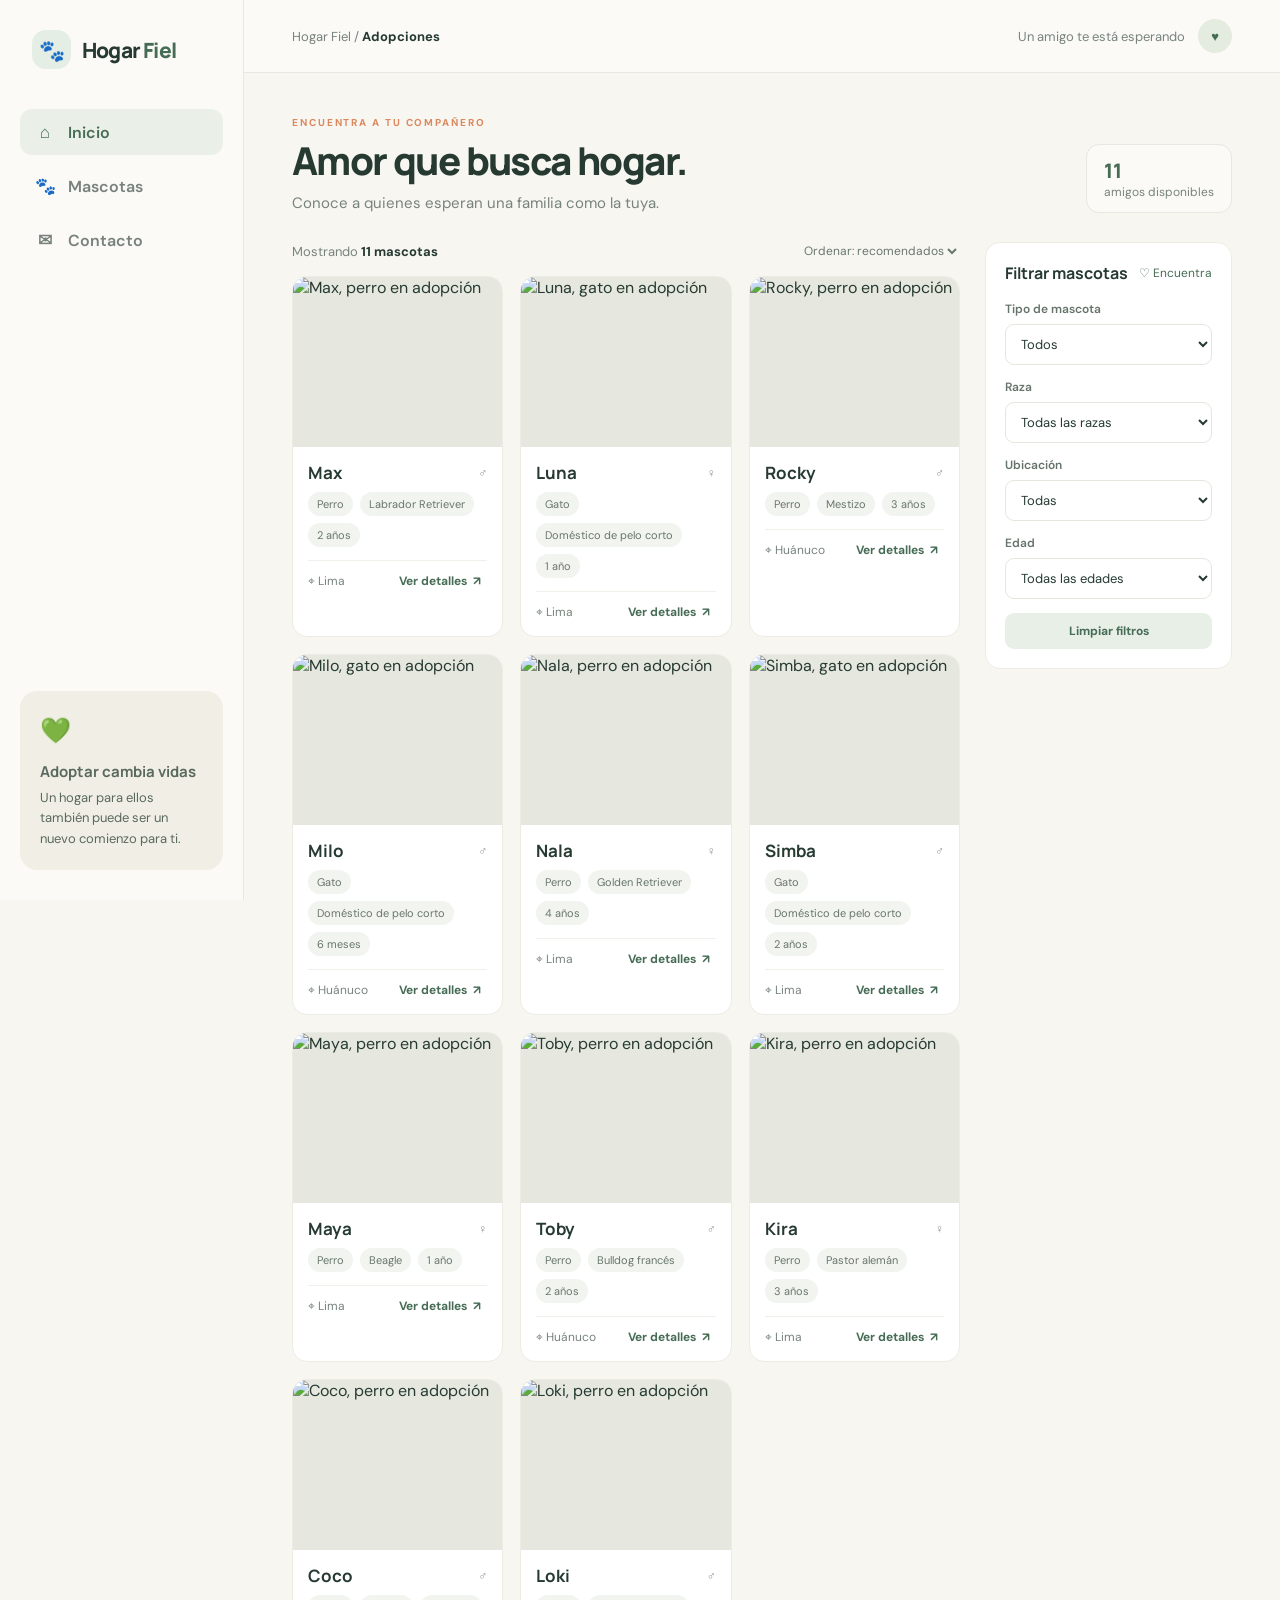
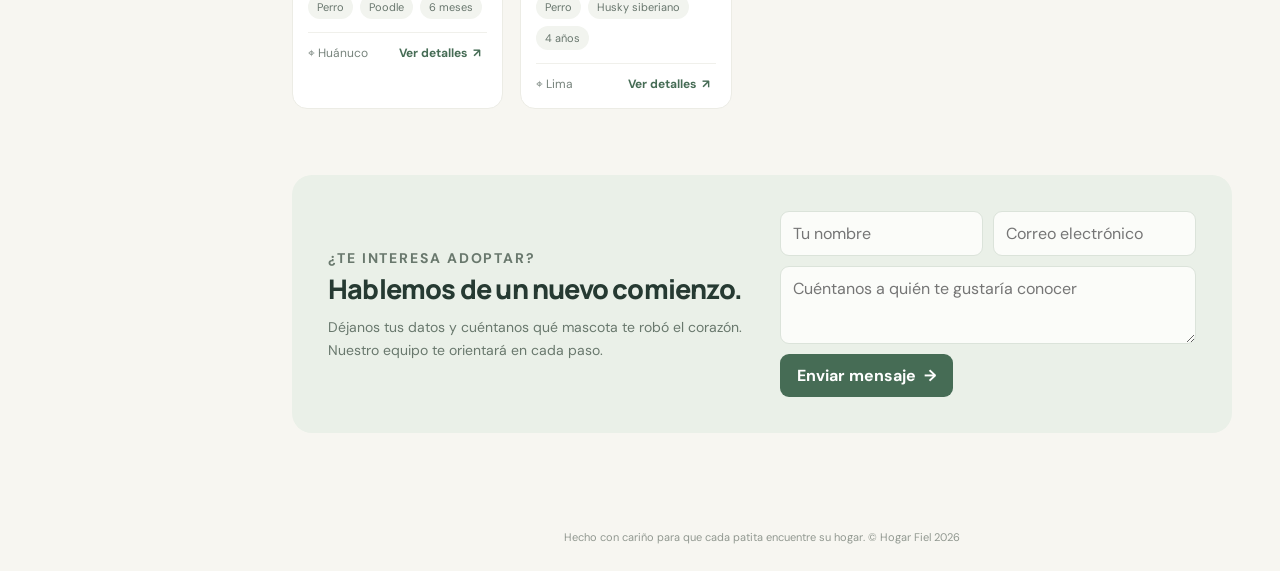
==== src/main/resources/public/index.html @ e39181e3 "Add more dog breeds to adoption catalog Co-authored-by: Copilot <223556219+Copilot@users.noreply.git" ====
<!doctype html>
<html lang="es">
<head>
  <meta charset="utf-8"><meta name="viewport" content="width=device-width,initial-scale=1">
  <meta name="theme-color" content="#f7f6f1"><title>Hogar Fiel · Adopta con amor</title>
  <link rel="preconnect" href="https://fonts.googleapis.com"><link rel="preconnect" href="https://fonts.gstatic.com" crossorigin>
  <link href="https://fonts.googleapis.com/css2?family=DM+Sans:wght@400;500;600;700&family=Manrope:wght@500;600;700;800&display=swap" rel="stylesheet">
  <style>
    :root{--ink:#263a32;--muted:#77837c;--green:#466c55;--green2:#e8efe7;--paper:#f7f6f1;--line:#e7e8df;--orange:#dd875d}*{box-sizing:border-box}body{margin:0;background:var(--paper);color:var(--ink);font-family:'DM Sans',sans-serif}button,input,select,textarea{font:inherit}button,a{ -webkit-tap-highlight-color:transparent}a{color:inherit;text-decoration:none}.app{display:grid;grid-template-columns:244px minmax(0,1fr);min-height:100vh}.sidebar{padding:30px 20px;border-right:1px solid var(--line);background:#fbfaf6;display:flex;flex-direction:column;position:sticky;top:0;height:100vh}.brand{display:flex;align-items:center;gap:11px;padding:0 12px 40px;font:800 21px Manrope,sans-serif;letter-spacing:-.8px}.brand-mark{width:39px;height:39px;border-radius:14px;background:#e5eee5;color:var(--green);display:grid;place-items:center;font-size:21px}.brand em{font-style:normal;color:var(--green)}.nav{display:grid;gap:8px}.nav a{padding:12px 14px;border-radius:12px;color:#78817b;font-weight:600;display:flex;align-items:center;gap:12px}.nav a:hover,.nav a.active{background:#eaf0e8;color:var(--green)}.nav .ico{font-size:17px;width:22px;text-align:center}.side-note{margin-top:auto;border-radius:17px;background:#f1efe5;padding:20px;color:#59695e;font-size:13px;line-height:1.6}.side-note b{display:block;font:700 15px Manrope;margin:0 0 6px}.side-note span{font-size:25px;display:block;margin-bottom:10px}.main{min-width:0}.topbar{height:73px;border-bottom:1px solid var(--line);display:flex;align-items:center;justify-content:space-between;padding:0 48px;background:#fbfaf6}.crumb{font-size:13px;color:var(--muted)}.crumb b{color:var(--ink)}.top-actions{display:flex;align-items:center;gap:13px;font-size:13px;color:var(--muted)}.avatar{width:34px;height:34px;border-radius:50%;background:#e4ecdf;display:grid;place-items:center;color:var(--green);font-weight:700}.content{max-width:1440px;margin:0 auto;padding:43px 48px 70px}.hero{display:flex;align-items:flex-end;justify-content:space-between;gap:25px;margin-bottom:29px}.eyebrow{text-transform:uppercase;letter-spacing:1.9px;font-size:10px;font-weight:700;color:var(--orange);margin:0 0 10px}.hero h1{font:800 clamp(30px,3vw,42px)/1.15 Manrope,sans-serif;letter-spacing:-1.6px;margin:0}.hero p.sub{color:var(--muted);margin:10px 0 0;font-size:15px}.stats{border:1px solid var(--line);border-radius:13px;background:#fbfaf6;padding:12px 17px;white-space:nowrap;color:var(--muted);font-size:12px}.stats strong{color:var(--green);font:800 20px Manrope;display:block}.layout{display:grid;grid-template-columns:minmax(0,1fr) 247px;gap:25px;align-items:start}.toolbar{display:flex;align-items:center;justify-content:space-between;margin-bottom:16px}.count{font-size:13px;color:var(--muted)}.count b{color:var(--ink)}.sort{border:0;background:transparent;color:#69776f;font-size:12px;outline:none}.cards{display:grid;grid-template-columns:repeat(3,minmax(0,1fr));gap:17px}.card{background:#fff;border:1px solid #ecece5;border-radius:15px;overflow:hidden;transition:transform .2s,box-shadow .2s}.card:hover{transform:translateY(-3px);box-shadow:0 12px 25px #344a3510}.photo{width:100%;height:170px;display:block;object-fit:cover;background:#e6e8df}.card-info{padding:14px 15px 15px}.card-name{display:flex;justify-content:space-between;align-items:center}.card h3{font:700 17px Manrope;margin:0}.gender{font-size:12px;color:#89918a}.meta{margin:8px 0 13px;display:flex;gap:7px;flex-wrap:wrap}.tag{font-size:11px;color:#68766d;background:#f2f4ef;border-radius:20px;padding:5px 9px}.card-bottom{border-top:1px solid #f0f0eb;padding-top:11px;display:flex;align-items:center;justify-content:space-between}.place{font-size:12px;color:var(--muted)}.detail-btn{border:0;background:none;color:var(--green);font-weight:700;font-size:12px;cursor:pointer}.detail-btn:hover{text-decoration:underline}.filters{background:#fff;border:1px solid #ecece5;border-radius:15px;padding:19px;position:sticky;top:20px}.filter-heading{display:flex;justify-content:space-between;align-items:center;margin-bottom:17px}.filter-heading h2{font:700 16px Manrope;margin:0}.filter-heading span{font-size:12px;color:var(--green)}.field{display:grid;gap:7px;margin-bottom:14px}.field label{font-size:12px;color:#65746a;font-weight:600}.field select,.field input,.field textarea{width:100%;border:1px solid #e4e7de;background:#fff;border-radius:9px;padding:10px 11px;color:var(--ink);font-size:13px;outline:none}.field select:focus,.field input:focus,.field textarea:focus{border-color:#8aa68f;box-shadow:0 0 0 3px #e8efe7}.reset{width:100%;background:var(--green2);border:0;border-radius:9px;color:var(--green);padding:10px;font-size:12px;font-weight:700;cursor:pointer}.reset:hover{background:#dce8dc}.empty{grid-column:1/-1;border:1px dashed #d9ded5;border-radius:14px;padding:48px 20px;text-align:center;color:var(--muted)}.empty strong{display:block;color:var(--ink);font:700 18px Manrope;margin-bottom:7px}.contact{margin-top:66px;border-radius:20px;background:#eaf0e8;padding:36px;display:grid;grid-template-columns:1fr 1fr;gap:35px;align-items:center}.contact h2{font:800 27px Manrope;letter-spacing:-.8px;margin:0 0 9px}.contact p{color:#69786d;line-height:1.65;font-size:14px;margin:0}.contact-form{display:grid;grid-template-columns:1fr 1fr;gap:10px}.contact-form input,.contact-form textarea{border:1px solid #dbe3da;background:#fbfcf9;padding:11px 12px;border-radius:9px;min-width:0;outline:none}.contact-form textarea{grid-column:1/-1;resize:vertical;min-height:78px}.contact-form button{justify-self:start;border:0;border-radius:9px;background:var(--green);color:white;padding:11px 17px;font-weight:700;cursor:pointer}.contact-form button:hover{background:#355441}.toast{position:fixed;bottom:22px;left:50%;transform:translate(-50%,20px);opacity:0;pointer-events:none;background:#263a32;color:white;padding:13px 19px;border-radius:10px;font-size:13px;transition:.25s;z-index:9;box-shadow:0 8px 25px #0002}.toast.show{opacity:1;transform:translate(-50%,0)}.modal{position:fixed;inset:0;background:#1b2824a8;z-index:5;display:none;place-items:center;padding:20px}.modal.open{display:grid}.modal-card{background:white;border-radius:18px;max-width:650px;width:100%;overflow:hidden;position:relative;display:grid;grid-template-columns:1fr 1fr;box-shadow:0 25px 80px #0003;animation:rise .2s ease}@keyframes rise{from{transform:translateY(9px);opacity:.5}to{transform:none;opacity:1}}.modal-card img{width:100%;height:100%;min-height:330px;object-fit:cover}.modal-body{padding:30px}.close{position:absolute;right:13px;top:13px;border:0;border-radius:50%;width:34px;height:34px;background:#ffffffdc;font-size:20px;cursor:pointer}.modal-body h2{font:800 27px Manrope;margin:0 0 9px}.modal-body p{color:var(--muted);line-height:1.65;font-size:14px}.modal-tags{margin:17px 0}.adopt-btn{background:var(--green);border:0;border-radius:9px;color:white;padding:12px 17px;font-weight:700;cursor:pointer}.footer{text-align:center;padding:27px 10px;color:#919890;font-size:11px}
    @media(max-width:1100px){.cards{grid-template-columns:repeat(2,minmax(0,1fr))}.content{padding-left:30px;padding-right:30px}.topbar{padding:0 30px}}
    @media(max-width:760px){.app{grid-template-columns:1fr}.sidebar{height:auto;position:relative;padding:12px 17px;border-right:0;border-bottom:1px solid var(--line);flex-direction:row;align-items:center;justify-content:space-between}.brand{padding:0;font-size:17px}.brand-mark{width:34px;height:34px}.nav{display:flex;gap:2px}.nav a{padding:9px;font-size:0}.nav .ico{font-size:17px}.side-note{display:none}.topbar{height:54px;padding:0 19px}.top-actions .welcome{display:none}.content{padding:29px 19px 50px}.hero{align-items:flex-start}.stats{padding:9px 11px}.hero h1{font-size:31px}.hero p.sub{font-size:13px;max-width:340px}.layout{grid-template-columns:1fr}.filters{position:relative;top:auto;display:grid;grid-template-columns:repeat(2,1fr);gap:0 12px;padding:15px}.filter-heading{grid-column:1/-1;margin-bottom:10px}.reset{align-self:end;margin-bottom:14px}.cards{grid-template-columns:repeat(2,minmax(0,1fr));gap:11px}.photo{height:145px}.card-info{padding:11px}.card h3{font-size:15px}.contact{margin-top:45px;padding:25px;grid-template-columns:1fr;gap:20px}}
    @media(max-width:460px){.cards{grid-template-columns:1fr 1fr}.photo{height:120px}.card-info{padding:9px}.tag{font-size:10px;padding:4px 7px}.place{font-size:11px}.hero{display:block}.stats{display:inline-block;margin-top:16px}.filters{grid-template-columns:1fr 1fr}.contact{padding:21px}.contact-form{grid-template-columns:1fr}.contact-form textarea{grid-column:auto}.modal-card{grid-template-columns:1fr;max-width:400px;max-height:90vh;overflow:auto}.modal-card img{height:215px;min-height:0}.modal-body{padding:22px}}
  </style>
</head>
<body>
<div class="app">
  <aside class="sidebar">
    <a class="brand" href="#inicio"><span class="brand-mark">🐾</span><span>Hogar <em>Fiel</em></span></a>
    <nav class="nav" aria-label="Navegación"><a class="active" href="#inicio"><span class="ico">⌂</span>Inicio</a><a href="#mascotas"><span class="ico">🐾</span>Mascotas</a><a href="#contacto"><span class="ico">✉</span>Contacto</a></nav>
    <div class="side-note"><span>💚</span><b>Adoptar cambia vidas</b>Un hogar para ellos también puede ser un nuevo comienzo para ti.</div>
  </aside>
  <main class="main" id="inicio">
    <header class="topbar"><div class="crumb">Hogar Fiel <span> / </span> <b>Adopciones</b></div><div class="top-actions"><span class="welcome">Un amigo te está esperando</span><span class="avatar">♥</span></div></header>
    <div class="content">
      <section class="hero" id="mascotas"><div><p class="eyebrow">Encuentra a tu compañero</p><h1>Amor que busca hogar.</h1><p class="sub">Conoce a quienes esperan una familia como la tuya.</p></div><div class="stats"><strong id="availableCount">6</strong>amigos disponibles</div></section>
      <div class="layout"><section><div class="toolbar"><div class="count">Mostrando <b id="resultCount">6 mascotas</b></div><select class="sort" id="sort" aria-label="Ordenar mascotas"><option value="default">Ordenar: recomendados</option><option value="name">Nombre: A–Z</option><option value="young">Edad: menor primero</option></select></div><div class="cards" id="cards" aria-live="polite"></div></section>
        <aside class="filters"><div class="filter-heading"><h2>Filtrar mascotas</h2><span>♡ Encuentra</span></div><div class="field"><label for="type">Tipo de mascota</label><select id="type"><option value="">Todos</option><option>Perro</option><option>Gato</option></select></div><div class="field"><label for="breed">Raza</label><select id="breed"><option value="">Todas las razas</option></select></div><div class="field"><label for="location">Ubicación</label><select id="location"><option value="">Todas</option><option>Lima</option><option>Huánuco</option></select></div><div class="field"><label for="age">Edad</label><select id="age"><option value="">Todas las edades</option><option value="baby">Menos de 1 año</option><option value="young">1–3 años</option><option value="adult">Más de 3 años</option></select></div><button class="reset" id="reset">Limpiar filtros</button></aside>
      </div>
      <section class="contact" id="contacto"><div><p class="eyebrow">¿Te interesa adoptar?</p><h2>Hablemos de un nuevo comienzo.</h2><p>Déjanos tus datos y cuéntanos qué mascota te robó el corazón. Nuestro equipo te orientará en cada paso.</p></div><form class="contact-form" id="contactForm"><input name="nombre" placeholder="Tu nombre" required aria-label="Tu nombre"><input name="correo" type="email" placeholder="Correo electrónico" required aria-label="Correo electrónico"><textarea name="mensaje" placeholder="Cuéntanos a quién te gustaría conocer" required aria-label="Mensaje"></textarea><button type="submit">Enviar mensaje&nbsp; →</button></form></section>
    </div><footer class="footer">Hecho con cariño para que cada patita encuentre su hogar. © Hogar Fiel 2026</footer>
  </main>
</div>
<div class="modal" id="modal" role="dialog" aria-modal="true" aria-labelledby="modalName"><article class="modal-card"><button class="close" id="closeModal" aria-label="Cerrar">×</button><img id="modalImage" alt=""><div class="modal-body"><p class="eyebrow">Conoce a tu nuevo amigo</p><h2 id="modalName"></h2><div class="meta modal-tags" id="modalTags"></div><p id="modalDescription"></p><button class="adopt-btn" id="adoptBtn">Quiero conocerle&nbsp; →</button></div></article></div><div class="toast" id="toast" role="status"></div>
<script>
  const fallbackPets = [
    {id:1,nombre:'Max',tipo:'Perro',raza:'Labrador Retriever',edad:'2 años',edadMeses:24,ubicacion:'Lima',sexo:'Macho',descripcion:'Cariñoso, juguetón y listo para acompañarte en todas tus aventuras.',imagen:'https://images.unsplash.com/photo-1552053831-71594a27632d?auto=format&fit=crop&w=900&q=85'},
    {id:2,nombre:'Luna',tipo:'Gato',raza:'Doméstico de pelo corto',edad:'1 año',edadMeses:12,ubicacion:'Lima',sexo:'Hembra',descripcion:'Una gatita tranquila y curiosa que disfruta las siestas al sol.',imagen:'https://images.unsplash.com/photo-1573865526739-10659fec78a5?auto=format&fit=crop&w=900&q=85'},
    {id:3,nombre:'Rocky',tipo:'Perro',raza:'Mestizo',edad:'3 años',edadMeses:36,ubicacion:'Huánuco',sexo:'Macho',descripcion:'Noble y activo. Le encanta pasear y jugar con su familia.',imagen:'https://images.unsplash.com/photo-1517849845537-4d257902454a?auto=format&fit=crop&w=900&q=85'},
    {id:4,nombre:'Milo',tipo:'Gato',raza:'Doméstico de pelo corto',edad:'6 meses',edadMeses:6,ubicacion:'Huánuco',sexo:'Macho',descripcion:'Pequeño explorador, dulce y muy sociable.',imagen:'https://images.unsplash.com/photo-1519052537078-e6302a4968d4?auto=format&fit=crop&w=900&q=85'},
    {id:5,nombre:'Nala',tipo:'Perro',raza:'Golden Retriever',edad:'4 años',edadMeses:48,ubicacion:'Lima',sexo:'Hembra',descripcion:'Amable y serena; sueña con tener un hogar para siempre.',imagen:'https://images.unsplash.com/photo-1543466835-00a7907e9de1?auto=format&fit=crop&w=900&q=85'},
    {id:6,nombre:'Simba',tipo:'Gato',raza:'Doméstico de pelo corto',edad:'2 años',edadMeses:24,ubicacion:'Lima',sexo:'Macho',descripcion:'Un compañero afectuoso que siempre está cerca para darte cariño.',imagen:'https://images.unsplash.com/photo-1533738363-b7f9aef128ce?auto=format&fit=crop&w=900&q=85'},
    {id:7,nombre:'Maya',tipo:'Perro',raza:'Beagle',edad:'1 año',edadMeses:12,ubicacion:'Lima',sexo:'Hembra',descripcion:'Alegre y curiosa, disfruta los paseos y jugar en familia.',imagen:'https://images.unsplash.com/photo-1505628346881-b72b27e84530?auto=format&fit=crop&w=900&q=85'},
    {id:8,nombre:'Toby',tipo:'Perro',raza:'Bulldog francés',edad:'2 años',edadMeses:24,ubicacion:'Huánuco',sexo:'Macho',descripcion:'Un compañero tranquilo y cariñoso que disfruta estar cerca de las personas.',imagen:'https://images.unsplash.com/photo-1583337130417-3346a1be7dee?auto=format&fit=crop&w=900&q=85'},
    {id:9,nombre:'Kira',tipo:'Perro',raza:'Pastor alemán',edad:'3 años',edadMeses:36,ubicacion:'Lima',sexo:'Hembra',descripcion:'Inteligente y leal, busca una familia activa con quien compartir aventuras.',imagen:'https://images.unsplash.com/photo-1561037404-61cd46aa615b?auto=format&fit=crop&w=900&q=85'},
    {id:10,nombre:'Coco',tipo:'Perro',raza:'Poodle',edad:'6 meses',edadMeses:6,ubicacion:'Huánuco',sexo:'Macho',descripcion:'Un cachorro juguetón y sociable, listo para conocer su nuevo hogar.',imagen:'https://images.unsplash.com/photo-1517849845537-4d257902454a?auto=format&fit=crop&w=900&q=85'},
    {id:11,nombre:'Loki',tipo:'Perro',raza:'Husky siberiano',edad:'4 años',edadMeses:48,ubicacion:'Lima',sexo:'Macho',descripcion:'Activo y amistoso, será feliz con una familia que disfrute salir a pasear.',imagen:'https://images.unsplash.com/photo-1543466835-00a7907e9de1?auto=format&fit=crop&w=900&q=85'}
  ];
  let pets = fallbackPets;
  const $ = s => document.querySelector(s), cards = $('#cards');
  const escapeHtml = value => String(value).replace(/[&<>"']/g, c => ({'&':'&amp;','<':'&lt;','>':'&gt;','"':'&quot;',"'":'&#39;'}[c]));
  function updateBreedOptions(){
    const type=$('#type').value, breeds=[...new Set(pets.filter(p=>!type||p.tipo===type).map(p=>p.raza).filter(Boolean))].sort((a,b)=>a.localeCompare(b,'es'));
    $('#breed').innerHTML='<option value="">Todas las razas</option>'+breeds.map(raza=>`<option value="${escapeHtml(raza)}">${escapeHtml(raza)}</option>`).join('');
  }
  function render(){
    const type=$('#type').value, breed=$('#breed').value, location=$('#location').value, age=$('#age').value;
    let shown=pets.filter(p=>(!type||p.tipo===type)&&(!breed||p.raza===breed)&&(!location||p.ubicacion===location)&&(!age||(age==='baby'?p.edadMeses<12:age==='young'?p.edadMeses>=12&&p.edadMeses<=36:p.edadMeses>36)));
    if($('#sort').value==='name') shown.sort((a,b)=>a.nombre.localeCompare(b.nombre,'es'));
    if($('#sort').value==='young') shown.sort((a,b)=>a.edadMeses-b.edadMeses);
    $('#resultCount').textContent=`${shown.length} ${shown.length===1?'mascota':'mascotas'}`;
    $('#availableCount').textContent=pets.length;
    if(!shown.length){cards.innerHTML='<div class="empty"><strong>No encontramos mascotas con esos filtros</strong>Prueba cambiando algún criterio para ver más amigos.</div>';return;}
    cards.innerHTML=shown.map(p=>`<article class="card"><img class="photo" src="${escapeHtml(p.imagen)}" alt="${escapeHtml(p.nombre)}, ${escapeHtml(p.tipo.toLowerCase())} en adopción" loading="lazy"><div class="card-info"><div class="card-name"><h3>${escapeHtml(p.nombre)}</h3><span class="gender">${p.sexo==='Hembra'?'♀':'♂'}</span></div><div class="meta"><span class="tag">${escapeHtml(p.tipo)}</span><span class="tag">${escapeHtml(p.raza||'Raza no especificada')}</span><span class="tag">${escapeHtml(p.edad)}</span></div><div class="card-bottom"><span class="place">⌖ ${escapeHtml(p.ubicacion)}</span><button class="detail-btn" data-id="${p.id}">Ver detalles&nbsp; ↗</button></div></div></article>`).join('');
  }
  function openPet(id){const p=pets.find(x=>x.id===Number(id));if(!p)return;$('#modalImage').src=p.imagen;$('#modalImage').alt=p.nombre;$('#modalName').textContent=p.nombre;$('#modalDescription').textContent=p.descripcion;$('#modalTags').innerHTML=[p.tipo,p.raza,p.edad,p.ubicacion,p.sexo].filter(Boolean).map(x=>`<span class="tag">${escapeHtml(x)}</span>`).join('');$('#modal').classList.add('open');$('#closeModal').focus();}
  cards.addEventListener('click',e=>{const b=e.target.closest('[data-id]');if(b)openPet(b.dataset.id)});
  $('#type').addEventListener('change',()=>{updateBreedOptions();render()});
  ['breed','location','age','sort'].forEach(id=>$('#'+id).addEventListener('change',render));
  $('#reset').addEventListener('click',()=>{['type','location','age'].forEach(id=>$('#'+id).value='');updateBreedOptions();$('#sort').value='default';render()});
  $('#closeModal').addEventListener('click',()=>$('#modal').classList.remove('open'));
  $('#modal').addEventListener('click',e=>{if(e.target===$('#modal'))$('#modal').classList.remove('open')});
  document.addEventListener('keydown',e=>{if(e.key==='Escape')$('#modal').classList.remove('open')});
  $('#adoptBtn').addEventListener('click',()=>{$('#modal').classList.remove('open');$('#contacto').scrollIntoView({behavior:'smooth'});$('#contactForm [name=mensaje]').focus()});
  let toastTimer;function toast(message){const t=$('#toast');t.textContent=message;t.classList.add('show');clearTimeout(toastTimer);toastTimer=setTimeout(()=>t.classList.remove('show'),3800)}
  $('#contactForm').addEventListener('submit',async e=>{e.preventDefault();const data=Object.fromEntries(new FormData(e.currentTarget));try{const response=await fetch('/api/contacto',{method:'POST',headers:{'Content-Type':'application/json'},body:JSON.stringify(data)});const result=await response.json();if(!response.ok)throw new Error(result.mensaje);toast(result.mensaje);e.currentTarget.reset()}catch(err){toast('No pudimos enviar el mensaje. Comprueba la conexión e inténtalo de nuevo.')}});
  fetch('/api/mascotas').then(r=>r.ok?r.json():Promise.reject()).then(data=>{if(Array.isArray(data)){pets=data;updateBreedOptions();render()}}).catch(()=>{updateBreedOptions();render()});
  updateBreedOptions();
  render();
</script>
</body></html>
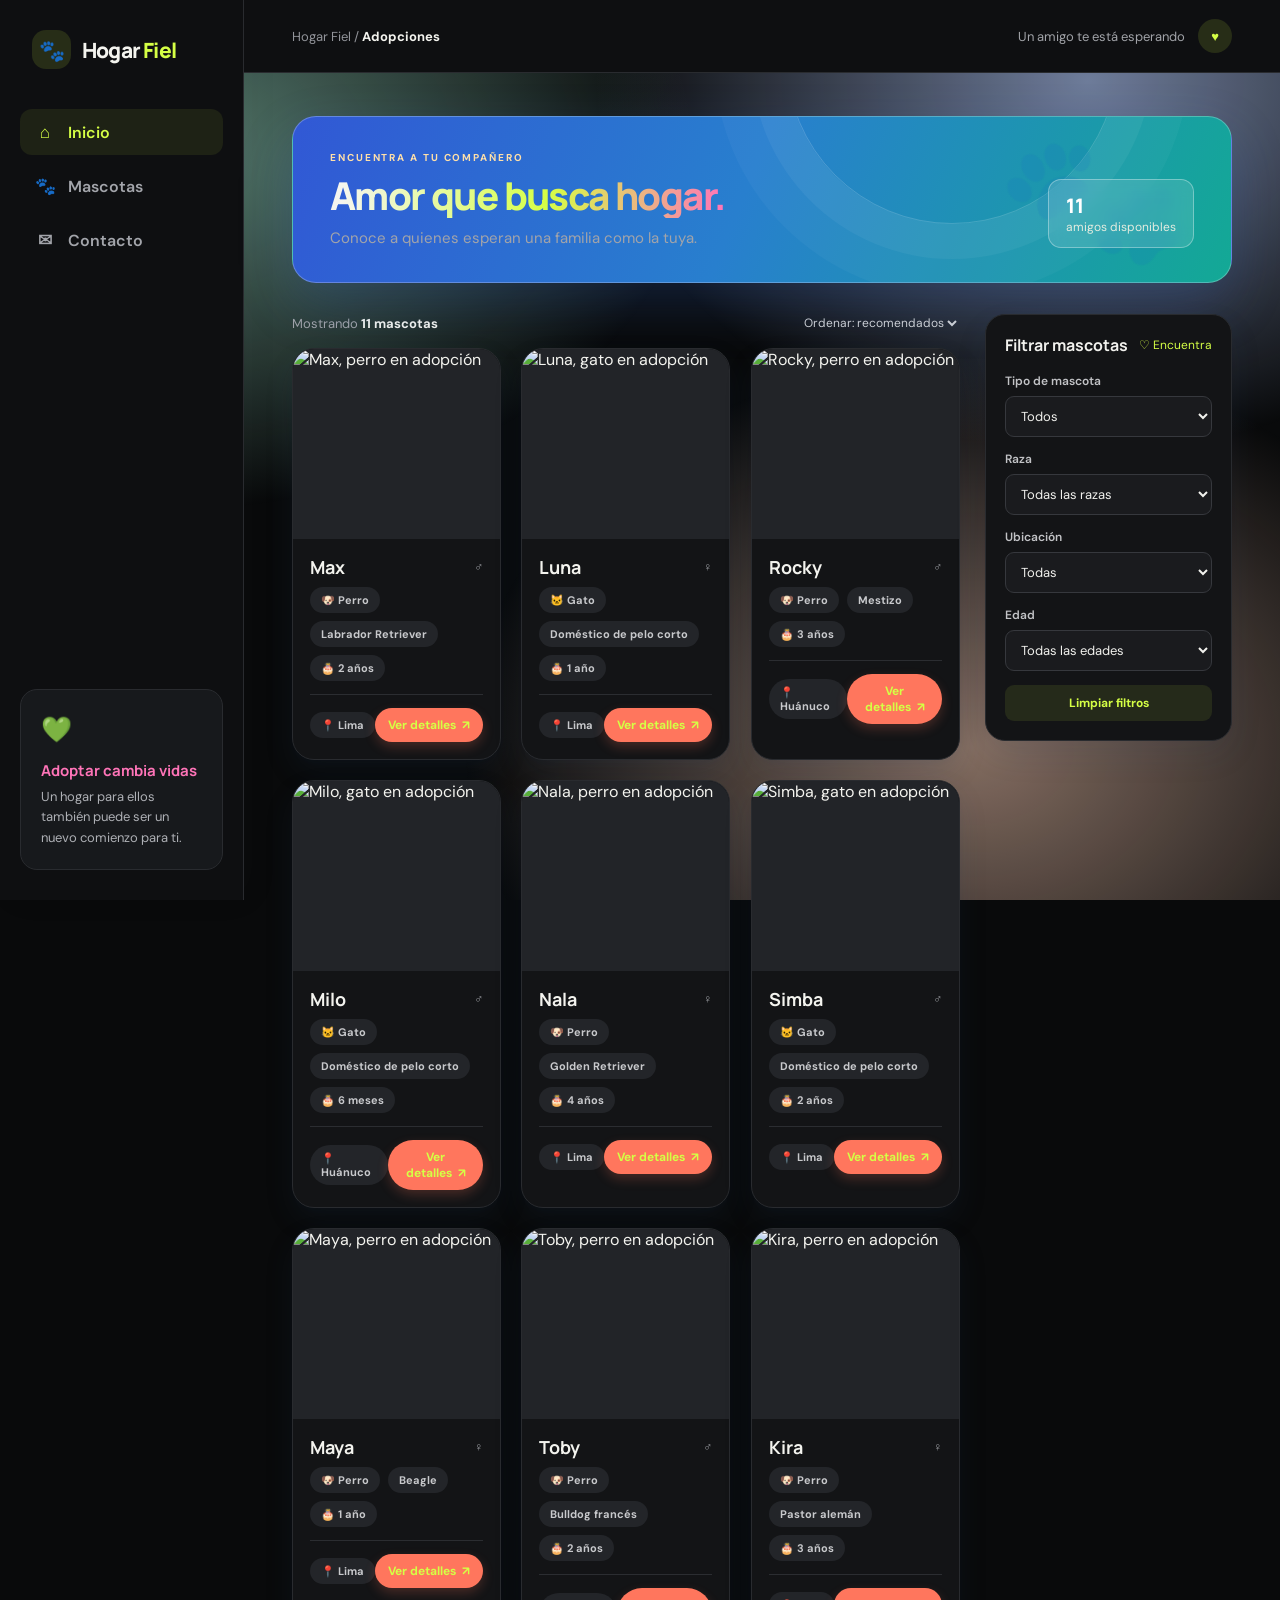
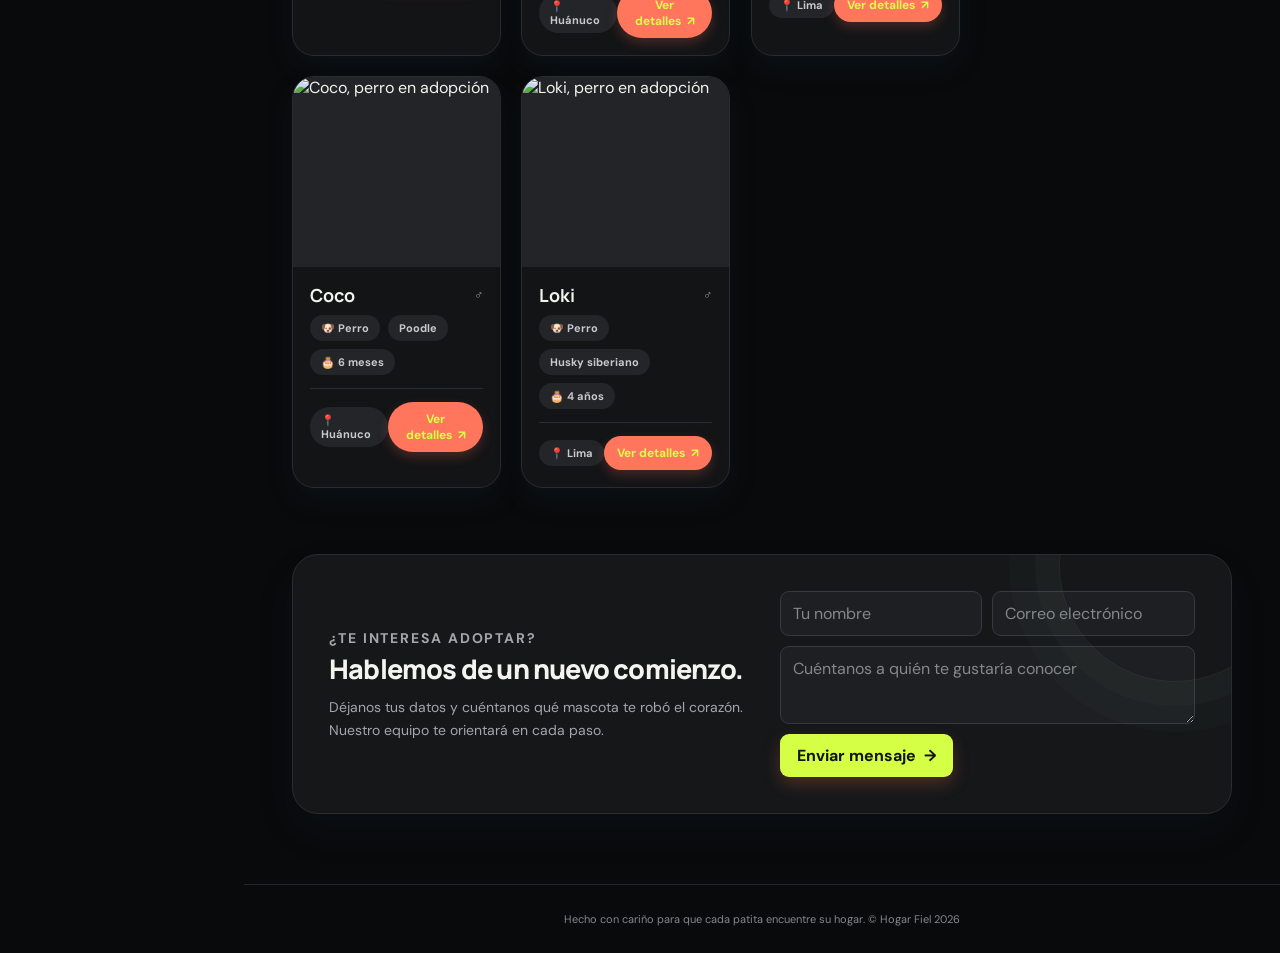
==== commit 3f129527: "Merge remote-tracking branch 'origin/main' into cristian" ====
--- a/src/main/resources/public/index.html
+++ b/src/main/resources/public/index.html
@@ -10,6 +10,99 @@
     @media(max-width:1100px){.cards{grid-template-columns:repeat(2,minmax(0,1fr))}.content{padding-left:30px;padding-right:30px}.topbar{padding:0 30px}}
     @media(max-width:760px){.app{grid-template-columns:1fr}.sidebar{height:auto;position:relative;padding:12px 17px;border-right:0;border-bottom:1px solid var(--line);flex-direction:row;align-items:center;justify-content:space-between}.brand{padding:0;font-size:17px}.brand-mark{width:34px;height:34px}.nav{display:flex;gap:2px}.nav a{padding:9px;font-size:0}.nav .ico{font-size:17px}.side-note{display:none}.topbar{height:54px;padding:0 19px}.top-actions .welcome{display:none}.content{padding:29px 19px 50px}.hero{align-items:flex-start}.stats{padding:9px 11px}.hero h1{font-size:31px}.hero p.sub{font-size:13px;max-width:340px}.layout{grid-template-columns:1fr}.filters{position:relative;top:auto;display:grid;grid-template-columns:repeat(2,1fr);gap:0 12px;padding:15px}.filter-heading{grid-column:1/-1;margin-bottom:10px}.reset{align-self:end;margin-bottom:14px}.cards{grid-template-columns:repeat(2,minmax(0,1fr));gap:11px}.photo{height:145px}.card-info{padding:11px}.card h3{font-size:15px}.contact{margin-top:45px;padding:25px;grid-template-columns:1fr;gap:20px}}
     @media(max-width:460px){.cards{grid-template-columns:1fr 1fr}.photo{height:120px}.card-info{padding:9px}.tag{font-size:10px;padding:4px 7px}.place{font-size:11px}.hero{display:block}.stats{display:inline-block;margin-top:16px}.filters{grid-template-columns:1fr 1fr}.contact{padding:21px}.contact-form{grid-template-columns:1fr}.contact-form textarea{grid-column:auto}.modal-card{grid-template-columns:1fr;max-width:400px;max-height:90vh;overflow:auto}.modal-card img{height:215px;min-height:0}.modal-body{padding:22px}}
+    body{position:relative;isolation:isolate;background:linear-gradient(135deg,#fbf8f0 0%,#f2f5ed 48%,#f9eee5 100%);background-attachment:fixed}
+    body::before,body::after{content:"";position:fixed;inset:0;pointer-events:none}
+    body::before{z-index:-1;background:radial-gradient(ellipse at 15% 18%,#dbead5a8 0,transparent 34%),radial-gradient(ellipse at 83% 12%,#f4d8c59c 0,transparent 31%),radial-gradient(ellipse at 75% 82%,#dce9d69c 0,transparent 36%);animation:ambient-drift 22s ease-in-out infinite alternate}
+    body::after{z-index:-1;opacity:.22;background-image:radial-gradient(#789078 0.7px,transparent 0.7px);background-size:22px 22px;mask-image:linear-gradient(135deg,#000,transparent 65%)}
+    @keyframes ambient-drift{from{transform:scale(1) translate3d(-1%,0,0)}to{transform:scale(1.08) translate3d(1%,1%,0)}}
+    .app{position:relative}
+    .sidebar,.topbar{background:#fbfaf6d9;backdrop-filter:blur(14px)}
+    .sidebar{box-shadow:8px 0 35px #344a3508}
+    .topbar{position:relative}
+    .hero{position:relative;isolation:isolate;overflow:hidden;margin-bottom:31px;padding:34px 37px;border:1px solid #ffffff40;border-radius:24px;background:linear-gradient(118deg,#365943 0%,#547d5e 58%,#78946b 100%);box-shadow:0 20px 50px #34553c24;animation:hero-arrive .75s cubic-bezier(.2,.75,.25,1) both}
+    .hero::before{content:"";position:absolute;z-index:-1;width:330px;height:330px;right:12%;top:-225px;border:1px solid #ffffff2c;border-radius:50%;box-shadow:0 0 0 35px #ffffff0c,0 0 0 72px #ffffff08}
+    .hero::after{content:"🐾";position:absolute;z-index:-1;right:5%;top:50%;color:#ffffff24;font-size:clamp(75px,12vw,145px);line-height:1;transform:translateY(-50%) rotate(-16deg);filter:none}
+    .hero>div{position:relative}
+    .hero .eyebrow{color:#f7c49e}
+    .hero h1{color:#fff}
+    .hero p.sub{color:#e1eadf}
+    .hero .stats{border:1px solid #ffffff42;background:#ffffff18;color:#e4ecdf;backdrop-filter:blur(8px)}
+    .hero .stats strong{color:#fff}
+    @keyframes hero-arrive{from{opacity:0;transform:translateY(14px)}to{opacity:1;transform:translateY(0)}}
+    .cards{perspective:1000px}
+    .card{border-color:#ffffffc9;box-shadow:0 8px 24px #314b3910;animation:card-arrive .55s cubic-bezier(.2,.75,.25,1) both}
+    .card:nth-child(2){animation-delay:.06s}.card:nth-child(3){animation-delay:.12s}.card:nth-child(4){animation-delay:.18s}.card:nth-child(5){animation-delay:.24s}.card:nth-child(6){animation-delay:.3s}
+    .card:hover{transform:translateY(-6px) scale(1.015);box-shadow:0 18px 35px #344a3520}
+    .photo{transition:transform .5s cubic-bezier(.2,.75,.25,1)}
+    .card:hover .photo{transform:scale(1.055)}
+    @keyframes card-arrive{from{opacity:0;transform:translateY(12px) scale(.985)}to{opacity:1;transform:translateY(0) scale(1)}}
+    .filters{border-color:#ffffffd9;background:#ffffffd9;box-shadow:0 12px 32px #344a3510;backdrop-filter:blur(12px);transition:transform .25s,box-shadow .25s}
+    .filters:hover{transform:translateY(-2px);box-shadow:0 16px 38px #344a3517}
+    .contact{position:relative;overflow:hidden;border:1px solid #ffffffaa;background:linear-gradient(125deg,#e4eee1 0%,#f0eee2 57%,#f6e6d9 100%);box-shadow:0 16px 40px #344a3510}
+    .contact::after{content:"";position:absolute;right:-60px;top:-105px;width:230px;height:230px;border:1px solid #78907827;border-radius:50%;box-shadow:0 0 0 24px #7890780b,0 0 0 50px #78907808;pointer-events:none}
+    .contact>div{position:relative;z-index:1}
+    .nav a,.detail-btn,.reset,.contact-form button,.adopt-btn{transition:transform .2s,background-color .2s,box-shadow .2s}
+    .nav a:hover,.detail-btn:hover,.reset:hover,.contact-form button:hover,.adopt-btn:hover{transform:translateY(-2px)}
+    :focus-visible{outline:3px solid #dd875d;outline-offset:3px}
+    @media(max-width:760px){.hero{padding:27px 23px;border-radius:20px}.hero::before{right:-30%;top:-240px}.filters:hover{transform:none}}
+    @media(prefers-reduced-motion:reduce){*,*::before,*::after{animation-duration:.01ms!important;animation-iteration-count:1!important;scroll-behavior:auto!important;transition-duration:.01ms!important}}
+    :root{--ink:#20354c;--muted:#657b91;--green:#087f79;--green2:#dff8f1;--paper:#f4f8ff;--line:#dfe9f5;--orange:#ff765d}
+    body{background:linear-gradient(135deg,#f4f8ff 0%,#effcf8 48%,#fff3ec 100%)}
+    body::before{background:radial-gradient(ellipse at 12% 17%,#a5f0d580 0,transparent 34%),radial-gradient(ellipse at 85% 9%,#b5ccff96 0,transparent 32%),radial-gradient(ellipse at 76% 83%,#ffd0b780 0,transparent 37%)}
+    body::after{background-image:radial-gradient(#5680b0 0.7px,transparent 0.7px);opacity:.15}
+    .sidebar,.topbar{background:#ffffffd9}
+    .brand-mark{background:linear-gradient(145deg,#d5fff1,#dce7ff);color:#087f79}
+    .brand em{color:#087f79}
+    .nav a:hover,.nav a.active{background:linear-gradient(110deg,#dff8f1,#e7eeff);color:#087f79}
+    .side-note{background:linear-gradient(145deg,#e1faf1,#fef0e7)}
+    .hero{background:linear-gradient(112deg,#3158d5 0%,#287fce 48%,#13a995 100%);box-shadow:0 22px 54px #3268c53b}
+    .hero .eyebrow{color:#ffe0a9}
+    .hero .stats{border-color:#ffffff55;background:#ffffff20}
+    .cards{gap:20px}
+    .card{border:1px solid #ffffff;background:#fff;border-radius:22px;box-shadow:0 13px 30px #264b761a,0 3px 8px #264b760c;transition:transform .3s cubic-bezier(.2,.75,.25,1),box-shadow .3s}
+    .card:hover{transform:translateY(-8px) scale(1.015);box-shadow:0 23px 42px #264b7629,0 6px 14px #264b7614}
+    .photo{height:190px}
+    .card-info{padding:16px 17px 17px}
+    .card h3{color:#20354c;font-size:18px}
+    .meta{gap:8px}
+    .tag{display:inline-flex;align-items:center;gap:5px;border-radius:999px;padding:6px 11px;font-size:11px;font-weight:700;color:#34516d;background:#edf3fa}
+    .tag-type{color:#087f79;background:#dff8f1}
+    .tag-breed{color:#6b48a0;background:#f0e9ff}
+    .tag-age{color:#a64d33;background:#fff0e8}
+    .tag-city{color:#3655bd;background:#e9edff}
+    .card-bottom{border-color:#e9eff6;padding-top:13px}
+    .detail-btn{display:inline-flex;align-items:center;gap:5px;padding:9px 13px;border-radius:999px;background:#ff765d;color:#fff;font-size:12px;font-weight:700;box-shadow:0 5px 12px #ff765d38}
+    .detail-btn:hover{background:#ed5f49;color:#fff;text-decoration:none;box-shadow:0 8px 18px #ff765d59}
+    .filters{border:1px solid #ffffff;background:#ffffffed;border-radius:20px;box-shadow:0 14px 34px #264b7615}
+    .reset{background:#e7edff;color:#3655bd}
+    .reset:hover{background:#d8e2ff}
+    .contact{background:linear-gradient(125deg,#dcf8ed 0%,#e8efff 58%,#fff0e5 100%);border-radius:26px;box-shadow:0 18px 40px #264b7615}
+    .contact-form button,.adopt-btn{background:linear-gradient(110deg,#ff765d,#f45570);box-shadow:0 7px 17px #ff765d3d}
+    .contact-form button:hover,.adopt-btn:hover{background:linear-gradient(110deg,#ed5f49,#dc3e5b);box-shadow:0 10px 22px #ff765d52}
+    .empty{border-color:#a9bdf3;background:#ffffff9c}
+    .modal-card{border-radius:24px}
+    .gender{color:#ff765d}
+    @media(max-width:760px){.photo{height:155px}.cards{gap:13px}}
+    @media(max-width:460px){.photo{height:125px}.card-info{padding:10px}.detail-btn{padding:8px 9px;font-size:11px}}
+  </style>
+  <style>
+    :root{--ink:#f4f4ef;--muted:#9a9da4;--green:#d5ff45;--green2:#1b2110;--paper:#090a0b;--line:#2a2c31;--orange:#ff9d64}
+    body{background:var(--paper);color:var(--ink)}
+    .sidebar,.topbar{background:#0e0f11;border-color:#292b2f}
+    .brand{color:var(--ink)}.brand-mark{background:#d5ff4520;color:var(--green)}.brand em{color:var(--green)}
+    .nav a{color:#a3a5ab}.nav a:hover,.nav a.active{background:#d5ff4514;color:var(--green)}
+    .side-note{background:#17191c;color:#aeb0b5;border:1px solid #292b2f}.side-note b{color:var(--pink,#ff74b8)}
+    .crumb{color:#92949a}.crumb b{color:#f3f3ee}.top-actions{color:#a1a3a8}.avatar{background:#d5ff4520;color:var(--green)}
+    .eyebrow{color:#ff9d64}.hero h1{color:#f5f5ef;background:linear-gradient(92deg,#f5f5ef 3%,#d5ff45 55%,#ff74b8 100%);background-clip:text;-webkit-background-clip:text;-webkit-text-fill-color:transparent}
+    .hero p.sub{color:#a2a4aa}.stats{background:#121315;border-color:#2b2d31;color:#a3a5aa}.stats strong{color:var(--green)}
+    .count{color:#a1a3a8}.count b{color:#f4f4ef}.sort{color:#d2d3d5}
+    .card,.filters{background:#131416;border-color:#292b2f}.card:hover{box-shadow:0 14px 28px #0008;border-color:#46494e}
+    .photo{background:#222428}.card h3{color:#f3f3ee}.gender,.place{color:#a2a4a9}.tag{background:#232529;color:#c8c9cc}.card-bottom{border-color:#2b2d31}.detail-btn,.filter-heading span{color:var(--green)}
+    .filter-heading h2{color:#f1f1ed}.field label{color:#c2c3c6}.field select,.field input,.field textarea{background:#1a1b1e;border-color:#36383d;color:#f1f1ed}.field select:focus,.field input:focus,.field textarea:focus{border-color:var(--green);box-shadow:0 0 0 3px #d5ff4515}.reset{background:#d5ff4518;color:var(--green)}.reset:hover{background:#d5ff4528}
+    .empty{border-color:#3a3c40;color:#a0a2a7}.empty strong{color:#f4f4ef}
+    .contact{background:#151719;border:1px solid #2a2c30}.contact h2{color:#f4f4ef}.contact p{color:#a4a6ab}.contact-form input,.contact-form textarea{background:#1d1f22;border-color:#37393d;color:#f4f4ef}.contact-form input::placeholder,.contact-form textarea::placeholder{color:#85878d}.contact-form input:focus,.contact-form textarea:focus{outline:1px solid var(--green)}.contact-form button,.adopt-btn{background:var(--green);color:#12140b}.contact-form button:hover,.adopt-btn:hover{background:#e2ff7b}
+    .toast{background:#d5ff45;color:#13150b}.modal{background:#000b}.modal-card{background:#151619;border:1px solid #36383c}.modal-body h2{color:#f4f4ef}.modal-body p{color:#a5a7ac}.close{background:#25272a;color:#f1f1ee}.footer{color:#85878c;border-top:1px solid #24262a}
+    a:focus-visible,button:focus-visible,input:focus-visible,select:focus-visible,textarea:focus-visible{outline:2px solid #ff74b8;outline-offset:3px}
   </style>
 </head>
 <body>
@@ -60,7 +153,7 @@
     $('#resultCount').textContent=`${shown.length} ${shown.length===1?'mascota':'mascotas'}`;
     $('#availableCount').textContent=pets.length;
     if(!shown.length){cards.innerHTML='<div class="empty"><strong>No encontramos mascotas con esos filtros</strong>Prueba cambiando algún criterio para ver más amigos.</div>';return;}
-    cards.innerHTML=shown.map(p=>`<article class="card"><img class="photo" src="${escapeHtml(p.imagen)}" alt="${escapeHtml(p.nombre)}, ${escapeHtml(p.tipo.toLowerCase())} en adopción" loading="lazy"><div class="card-info"><div class="card-name"><h3>${escapeHtml(p.nombre)}</h3><span class="gender">${p.sexo==='Hembra'?'♀':'♂'}</span></div><div class="meta"><span class="tag">${escapeHtml(p.tipo)}</span><span class="tag">${escapeHtml(p.raza||'Raza no especificada')}</span><span class="tag">${escapeHtml(p.edad)}</span></div><div class="card-bottom"><span class="place">⌖ ${escapeHtml(p.ubicacion)}</span><button class="detail-btn" data-id="${p.id}">Ver detalles&nbsp; ↗</button></div></div></article>`).join('');
+    cards.innerHTML=shown.map(p=>`<article class="card"><img class="photo" src="${escapeHtml(p.imagen)}" alt="${escapeHtml(p.nombre)}, ${escapeHtml(p.tipo.toLowerCase())} en adopción" loading="lazy"><div class="card-info"><div class="card-name"><h3>${escapeHtml(p.nombre)}</h3><span class="gender">${p.sexo==='Hembra'?'♀':'♂'}</span></div><div class="meta"><span class="tag tag-type">${p.tipo==='Perro'?'🐶':'🐱'} ${escapeHtml(p.tipo)}</span><span class="tag tag-breed">${escapeHtml(p.raza||'Raza no especificada')}</span><span class="tag tag-age">🎂 ${escapeHtml(p.edad)}</span></div><div class="card-bottom"><span class="tag tag-city">📍 ${escapeHtml(p.ubicacion)}</span><button class="detail-btn" data-id="${p.id}">Ver detalles&nbsp; ↗</button></div></div></article>`).join('');
   }
   function openPet(id){const p=pets.find(x=>x.id===Number(id));if(!p)return;$('#modalImage').src=p.imagen;$('#modalImage').alt=p.nombre;$('#modalName').textContent=p.nombre;$('#modalDescription').textContent=p.descripcion;$('#modalTags').innerHTML=[p.tipo,p.raza,p.edad,p.ubicacion,p.sexo].filter(Boolean).map(x=>`<span class="tag">${escapeHtml(x)}</span>`).join('');$('#modal').classList.add('open');$('#closeModal').focus();}
   cards.addEventListener('click',e=>{const b=e.target.closest('[data-id]');if(b)openPet(b.dataset.id)});
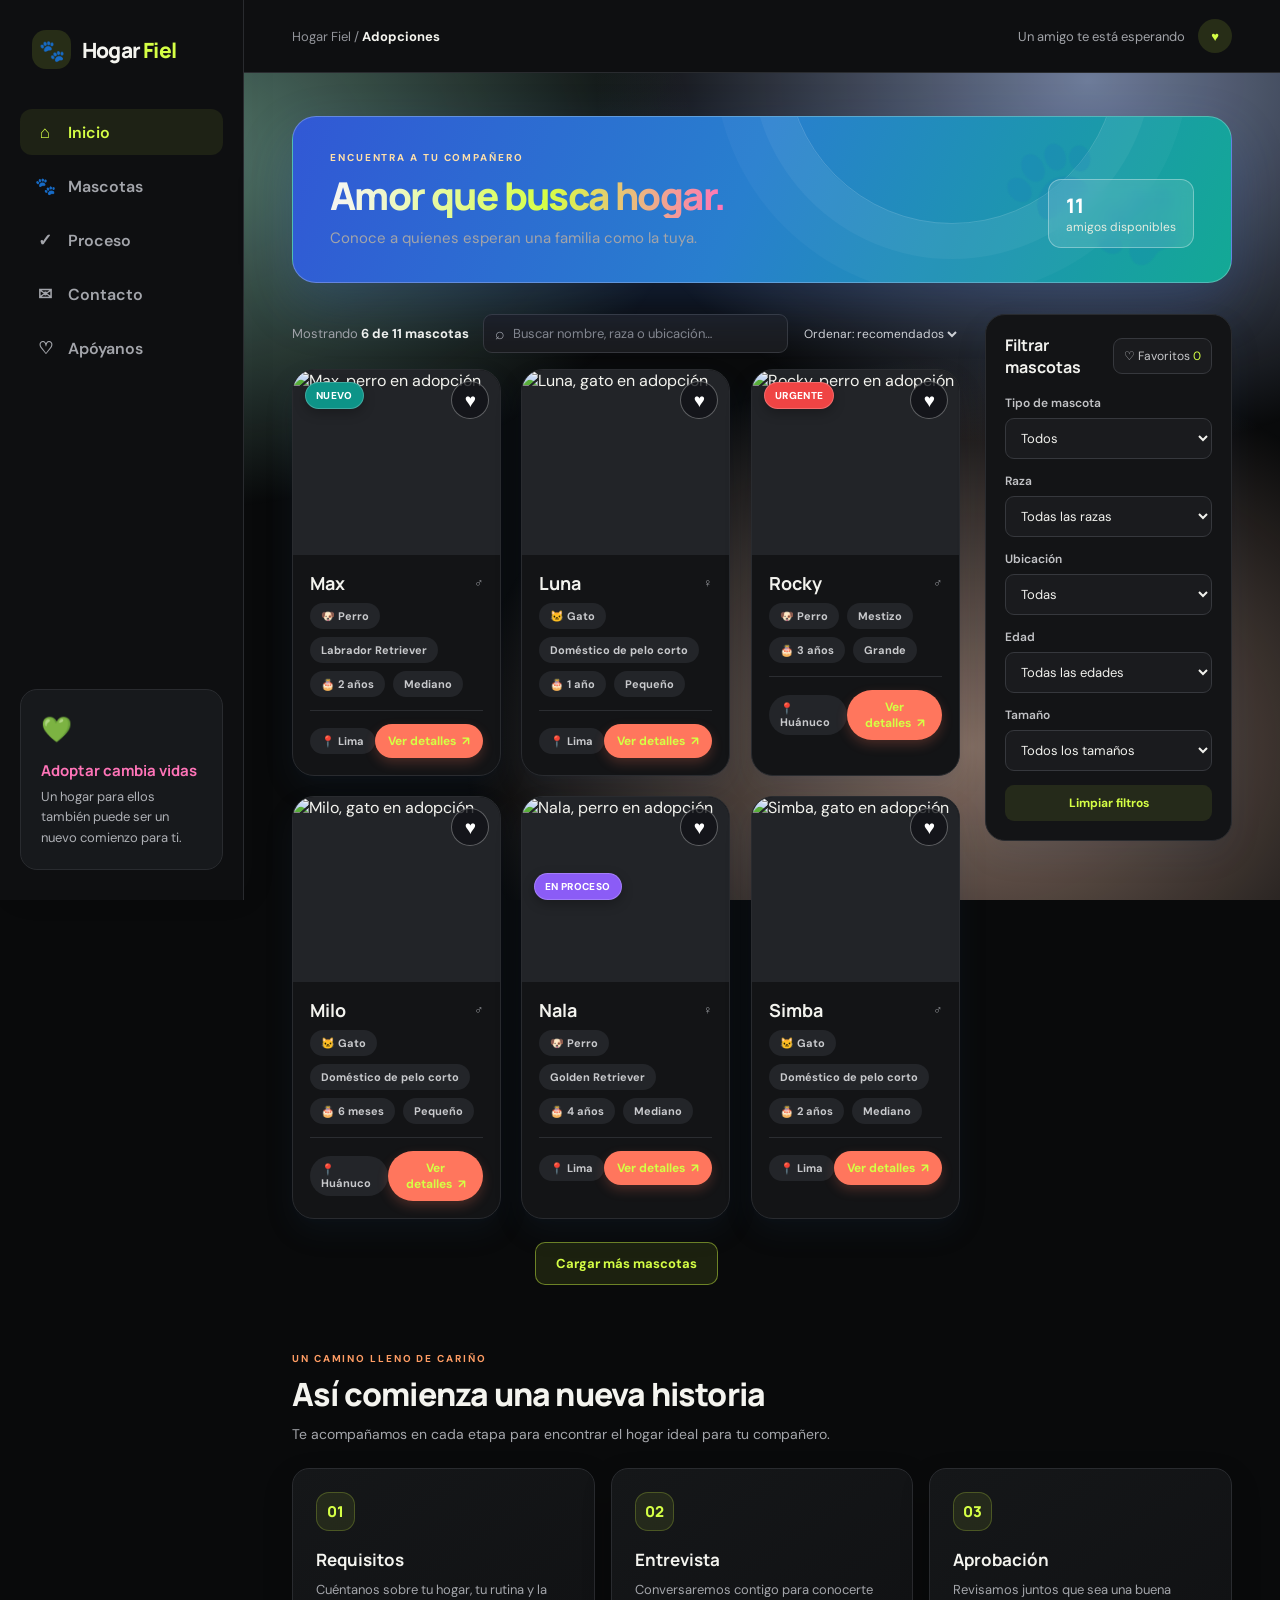
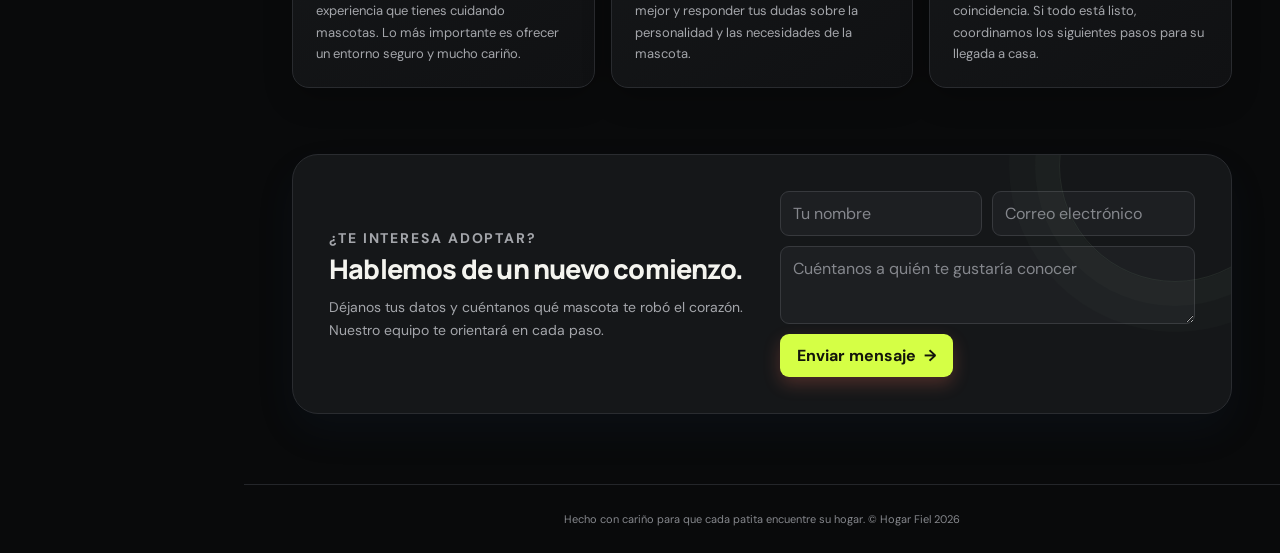
==== commit 3dbe7779: "feat: ampliar búsqueda y opciones de apoyo Añade búsqueda por raza y ubicación, estados en el catálo" ====
--- a/src/main/resources/public/index.html
+++ b/src/main/resources/public/index.html
@@ -104,26 +104,98 @@
     .toast{background:#d5ff45;color:#13150b}.modal{background:#000b}.modal-card{background:#151619;border:1px solid #36383c}.modal-body h2{color:#f4f4ef}.modal-body p{color:#a5a7ac}.close{background:#25272a;color:#f1f1ee}.footer{color:#85878c;border-top:1px solid #24262a}
     a:focus-visible,button:focus-visible,input:focus-visible,select:focus-visible,textarea:focus-visible{outline:2px solid #ff74b8;outline-offset:3px}
   </style>
+  <style>
+    .toolbar{gap:14px;flex-wrap:wrap}
+    .toolbar-controls{display:flex;align-items:center;justify-content:flex-end;gap:12px;flex:1;min-width:min(100%,340px)}
+    .search-box{display:flex;align-items:center;gap:8px;min-width:170px;max-width:330px;flex:1;padding:0 11px;border:1px solid #36383d;border-radius:9px;background:#1a1b1e;color:#a5a7ac}
+    .search-box input{width:100%;min-width:0;border:0;outline:0;background:transparent;color:#f1f1ed;padding:10px 0;font-size:13px}
+    .search-box input::placeholder{color:#85878d}
+    .search-box:focus-within{border-color:var(--green);box-shadow:0 0 0 3px #d5ff4515}
+    .search-clear{display:grid;place-items:center;width:27px;height:27px;border:0;border-radius:7px;background:transparent;color:#a5a7ac;font-size:18px;cursor:pointer}
+    .search-clear:hover{background:#ffffff12;color:#fff}
+    .favorite-filter{border:1px solid #36383d;border-radius:9px;background:#1a1b1e;color:#c8c9cc;padding:9px 10px;font-size:12px;white-space:nowrap;cursor:pointer;transition:color .2s,border-color .2s,background .2s}
+    .favorite-filter[aria-pressed="true"]{border-color:#d5ff4570;background:#d5ff4518;color:var(--green)}
+    .support-link{border:1px solid #d5ff4570;border-radius:9px;background:#d5ff4518;color:var(--green);padding:9px 13px;font-size:12px;font-weight:700;cursor:pointer;transition:transform .2s,background .2s}
+    .support-link:hover{transform:translateY(-2px);background:#d5ff4528}
+    .filters .field input{background:#1a1b1e;border-color:#36383d;color:#f1f1ed}
+    .card-visual{position:relative;overflow:hidden}
+    .card-visual .photo{height:185px}
+    .pet-status{position:absolute;top:12px;left:12px;padding:6px 10px;border:1px solid #ffffff35;border-radius:20px;color:#fff;font-size:10px;font-weight:800;letter-spacing:.35px;text-transform:uppercase;box-shadow:0 4px 12px #0004}
+    .pet-status.urgent{background:#ef4444}.pet-status.new{background:#0d9488}.pet-status.process{background:#8b5cf6}
+    .favorite-btn{position:absolute;top:11px;right:11px;display:grid;place-items:center;width:38px;height:38px;border:1px solid #ffffff50;border-radius:50%;background:#111318c9;color:white;font-size:19px;cursor:pointer;transition:transform .2s,background .2s,color .2s}
+    .favorite-btn:hover{transform:scale(1.1);background:#111318}
+    .favorite-btn[aria-pressed="true"]{background:#ff5674;color:white;border-color:#ff5674}
+    .process{margin-top:64px}
+    .process-heading{max-width:590px;margin-bottom:22px}
+    .process-heading h2{margin:0 0 9px;font:800 clamp(24px,3vw,32px)/1.2 Manrope,sans-serif;color:#f4f4ef;letter-spacing:-.8px}
+    .process-heading p:last-child{margin:0;color:#a4a6ab;font-size:14px;line-height:1.65}
+    .process-grid{display:grid;grid-template-columns:repeat(3,minmax(0,1fr));gap:16px}
+    .process-step{position:relative;overflow:hidden;min-height:190px;padding:23px;border:1px solid #292b2f;border-radius:17px;background:linear-gradient(145deg,#151719,#101113);box-shadow:0 12px 30px #0003;transition:transform .25s,border-color .25s,box-shadow .25s}
+    .process-step:hover{transform:translateY(-4px);border-color:#d5ff4560;box-shadow:0 18px 38px #0005}
+    .step-number{display:grid;place-items:center;width:39px;height:39px;margin-bottom:17px;border:1px solid #d5ff4538;border-radius:13px;background:#d5ff4515;color:var(--green);font:800 15px Manrope}
+    .process-step h3{margin:0 0 8px;color:#f4f4ef;font:700 17px Manrope}
+    .process-step p{margin:0;color:#a4a6ab;font-size:13px;line-height:1.65}
+    .application-form{grid-column:1/-1;padding:30px;max-height:min(85vh,760px);overflow:auto}
+    .application-form h2{margin:0 0 7px;color:#f4f4ef;font:800 25px Manrope}
+    .application-form>p{margin:0 0 20px;color:#a5a7ac;font-size:13px;line-height:1.6}
+    .application-fields{display:grid;grid-template-columns:1fr 1fr;gap:0 13px}
+    .application-fields .field{margin-bottom:13px}
+    .application-fields .field input,.application-fields .field select,.application-fields .field textarea{background:#1a1b1e;border-color:#36383d;color:#f1f1ed}
+    .application-fields .field textarea{min-height:90px;resize:vertical}
+    .application-fields .wide{grid-column:1/-1}
+    .application-fields .consent{display:flex;grid-column:1/-1;align-items:flex-start;gap:9px;color:#c2c3c6;font-size:12px;line-height:1.5}
+    .application-fields .consent input{width:auto;margin-top:2px;accent-color:var(--green)}
+    .application-actions{display:flex;align-items:center;gap:12px;margin-top:7px}
+    .back-btn{border:1px solid #36383d;border-radius:9px;background:transparent;color:#d2d3d5;padding:12px 16px;font-weight:700;cursor:pointer}
+    .demo-note{margin-top:16px!important;color:#85878d!important;font-size:11px!important}
+    .load-more-wrap{display:flex;justify-content:center;margin:23px 0 3px}
+    .load-more{border:1px solid #d5ff4570;border-radius:10px;background:#d5ff4518;color:var(--green);padding:12px 20px;font-size:13px;font-weight:700;cursor:pointer;transition:transform .2s,background .2s}
+    .load-more:hover{transform:translateY(-2px);background:#d5ff4528}
+    .load-more:disabled{opacity:.55;cursor:default;transform:none}
+    .support-card{display:block;max-width:760px;padding:30px;max-height:90vh;overflow:auto}
+    .support-card h2{margin:0 0 8px;color:#f4f4ef;font:800 26px Manrope}
+    .support-card>p{margin:0 0 20px;color:#a5a7ac;font-size:13px;line-height:1.6}
+    .support-grid{display:grid;grid-template-columns:1fr 1fr;gap:22px}
+    .support-options{display:grid;gap:11px}
+    .support-option{padding:15px;border:1px solid #292b2f;border-radius:12px;background:#101113}
+    .support-option strong{display:block;margin-bottom:5px;color:#f4f4ef;font:700 14px Manrope}
+    .support-option p{margin:0;color:#a5a7ac;font-size:12px;line-height:1.55}
+    .volunteer-form{display:grid;gap:11px}
+    .volunteer-form h3{margin:0 0 2px;color:#f4f4ef;font:700 17px Manrope}
+    .volunteer-form label{display:grid;gap:6px;color:#c2c3c6;font-size:12px;font-weight:600}
+    .volunteer-form input,.volunteer-form select{width:100%;min-width:0;border:1px solid #36383d;border-radius:9px;background:#1a1b1e;color:#f1f1ed;padding:10px 11px;font:inherit;font-size:13px}
+    .volunteer-form .adopt-btn{justify-self:start}
+    .support-note{margin:14px 0 0!important;color:#85878d!important;font-size:11px!important}
+    [hidden]{display:none!important}
+    @media(max-width:900px){.process-grid{grid-template-columns:1fr}.process-step{min-height:0}}
+    @media(max-width:760px){.toolbar-controls{justify-content:stretch;min-width:100%}.search-box{max-width:none}.filters{position:static}.process{margin-top:45px}.application-form{padding:25px 20px}.support-card{padding:25px 20px}}
+    @media(max-width:760px){.sidebar{gap:6px;padding-left:12px;padding-right:12px}.brand{gap:7px}.nav{min-width:0;flex-wrap:wrap;justify-content:flex-end;gap:0}.nav a{gap:0;padding:6px}}
+    @media(max-width:520px){.support-grid{grid-template-columns:1fr}.support-card h2{font-size:23px}}
+    @media(max-width:460px){.toolbar-controls{flex-wrap:wrap}.search-box{flex-basis:100%;max-width:none}.toolbar-controls .sort,.favorite-filter{flex:1}.process-step{padding:19px}.application-fields{grid-template-columns:1fr}.application-fields .wide,.application-fields .consent{grid-column:auto}.application-actions{align-items:stretch;flex-direction:column}.application-actions button,.volunteer-form .adopt-btn{width:100%}.support-card{padding:23px 17px}}
+    @media(prefers-reduced-motion:reduce){.card,.favorite-btn,.process-step,.support-link,.load-more{animation:none!important;transition:none!important}.card:hover,.process-step:hover,.support-link:hover,.load-more:hover{transform:none}}
+  </style>
 </head>
 <body>
 <div class="app">
   <aside class="sidebar">
     <a class="brand" href="#inicio"><span class="brand-mark">🐾</span><span>Hogar <em>Fiel</em></span></a>
-    <nav class="nav" aria-label="Navegación"><a class="active" href="#inicio"><span class="ico">⌂</span>Inicio</a><a href="#mascotas"><span class="ico">🐾</span>Mascotas</a><a href="#contacto"><span class="ico">✉</span>Contacto</a></nav>
+    <nav class="nav" aria-label="Navegación"><a class="active" href="#inicio"><span class="ico">⌂</span>Inicio</a><a href="#mascotas"><span class="ico">🐾</span>Mascotas</a><a href="#proceso"><span class="ico">✓</span>Proceso</a><a href="#contacto"><span class="ico">✉</span>Contacto</a><a href="#" id="supportLink"><span class="ico">♡</span>Apóyanos</a></nav>
     <div class="side-note"><span>💚</span><b>Adoptar cambia vidas</b>Un hogar para ellos también puede ser un nuevo comienzo para ti.</div>
   </aside>
   <main class="main" id="inicio">
     <header class="topbar"><div class="crumb">Hogar Fiel <span> / </span> <b>Adopciones</b></div><div class="top-actions"><span class="welcome">Un amigo te está esperando</span><span class="avatar">♥</span></div></header>
     <div class="content">
       <section class="hero" id="mascotas"><div><p class="eyebrow">Encuentra a tu compañero</p><h1>Amor que busca hogar.</h1><p class="sub">Conoce a quienes esperan una familia como la tuya.</p></div><div class="stats"><strong id="availableCount">6</strong>amigos disponibles</div></section>
-      <div class="layout"><section><div class="toolbar"><div class="count">Mostrando <b id="resultCount">6 mascotas</b></div><select class="sort" id="sort" aria-label="Ordenar mascotas"><option value="default">Ordenar: recomendados</option><option value="name">Nombre: A–Z</option><option value="young">Edad: menor primero</option></select></div><div class="cards" id="cards" aria-live="polite"></div></section>
-        <aside class="filters"><div class="filter-heading"><h2>Filtrar mascotas</h2><span>♡ Encuentra</span></div><div class="field"><label for="type">Tipo de mascota</label><select id="type"><option value="">Todos</option><option>Perro</option><option>Gato</option></select></div><div class="field"><label for="breed">Raza</label><select id="breed"><option value="">Todas las razas</option></select></div><div class="field"><label for="location">Ubicación</label><select id="location"><option value="">Todas</option><option>Lima</option><option>Huánuco</option></select></div><div class="field"><label for="age">Edad</label><select id="age"><option value="">Todas las edades</option><option value="baby">Menos de 1 año</option><option value="young">1–3 años</option><option value="adult">Más de 3 años</option></select></div><button class="reset" id="reset">Limpiar filtros</button></aside>
+      <div class="layout"><section><div class="toolbar"><div class="count">Mostrando <b id="resultCount">6 mascotas</b></div><div class="toolbar-controls"><label class="search-box"><span aria-hidden="true">⌕</span><input id="search" type="search" placeholder="Buscar nombre, raza o ubicación…" aria-label="Buscar por nombre, raza o ubicación"><button class="search-clear" id="clearSearch" type="button" aria-label="Limpiar búsqueda" title="Limpiar búsqueda" hidden>×</button></label><select class="sort" id="sort" aria-label="Ordenar mascotas"><option value="default">Ordenar: recomendados</option><option value="name">Nombre: A–Z</option><option value="young">Edad: menor primero</option></select></div></div><div class="cards" id="cards" aria-live="polite" tabindex="-1"></div><div class="load-more-wrap" id="loadMoreWrap" hidden><button class="load-more" id="loadMore" type="button">Cargar más mascotas</button></div></section>
+        <aside class="filters"><div class="filter-heading"><h2>Filtrar mascotas</h2><button class="favorite-filter" id="favoriteFilter" type="button" aria-pressed="false">♡ Favoritos <span id="favoriteCount">0</span></button></div><div class="field"><label for="type">Tipo de mascota</label><select id="type"><option value="">Todos</option><option>Perro</option><option>Gato</option></select></div><div class="field"><label for="breed">Raza</label><select id="breed"><option value="">Todas las razas</option></select></div><div class="field"><label for="location">Ubicación</label><select id="location"><option value="">Todas</option><option>Lima</option><option>Huánuco</option></select></div><div class="field"><label for="age">Edad</label><select id="age"><option value="">Todas las edades</option><option value="baby">Menos de 1 año</option><option value="young">1–3 años</option><option value="adult">Más de 3 años</option></select></div><div class="field"><label for="size">Tamaño</label><select id="size"><option value="">Todos los tamaños</option><option>Pequeño</option><option>Mediano</option><option>Grande</option></select></div><button class="reset" id="reset">Limpiar filtros</button></aside>
       </div>
+      <section class="process" id="proceso" aria-labelledby="processTitle"><div class="process-heading"><p class="eyebrow">Un camino lleno de cariño</p><h2 id="processTitle">Así comienza una nueva historia</h2><p>Te acompañamos en cada etapa para encontrar el hogar ideal para tu compañero.</p></div><div class="process-grid"><article class="process-step"><span class="step-number">01</span><h3>Requisitos</h3><p>Cuéntanos sobre tu hogar, tu rutina y la experiencia que tienes cuidando mascotas. Lo más importante es ofrecer un entorno seguro y mucho cariño.</p></article><article class="process-step"><span class="step-number">02</span><h3>Entrevista</h3><p>Conversaremos contigo para conocerte mejor y responder tus dudas sobre la personalidad y las necesidades de la mascota.</p></article><article class="process-step"><span class="step-number">03</span><h3>Aprobación</h3><p>Revisamos juntos que sea una buena coincidencia. Si todo está listo, coordinamos los siguientes pasos para su llegada a casa.</p></article></div></section>
       <section class="contact" id="contacto"><div><p class="eyebrow">¿Te interesa adoptar?</p><h2>Hablemos de un nuevo comienzo.</h2><p>Déjanos tus datos y cuéntanos qué mascota te robó el corazón. Nuestro equipo te orientará en cada paso.</p></div><form class="contact-form" id="contactForm"><input name="nombre" placeholder="Tu nombre" required aria-label="Tu nombre"><input name="correo" type="email" placeholder="Correo electrónico" required aria-label="Correo electrónico"><textarea name="mensaje" placeholder="Cuéntanos a quién te gustaría conocer" required aria-label="Mensaje"></textarea><button type="submit">Enviar mensaje&nbsp; →</button></form></section>
     </div><footer class="footer">Hecho con cariño para que cada patita encuentre su hogar. © Hogar Fiel 2026</footer>
   </main>
 </div>
-<div class="modal" id="modal" role="dialog" aria-modal="true" aria-labelledby="modalName"><article class="modal-card"><button class="close" id="closeModal" aria-label="Cerrar">×</button><img id="modalImage" alt=""><div class="modal-body"><p class="eyebrow">Conoce a tu nuevo amigo</p><h2 id="modalName"></h2><div class="meta modal-tags" id="modalTags"></div><p id="modalDescription"></p><button class="adopt-btn" id="adoptBtn">Quiero conocerle&nbsp; →</button></div></article></div><div class="toast" id="toast" role="status"></div>
+<div class="modal" id="modal" role="dialog" aria-modal="true" aria-labelledby="modalName"><article class="modal-card"><button class="close" id="closeModal" aria-label="Cerrar">×</button><img id="modalImage" alt=""><div class="modal-body" id="petDetails"><p class="eyebrow">Conoce a tu nuevo amigo</p><h2 id="modalName"></h2><div class="meta modal-tags" id="modalTags"></div><p id="modalDescription"></p><button class="adopt-btn" id="adoptBtn">Quiero postular&nbsp; →</button></div><form class="application-form" id="adoptionForm" hidden><p class="eyebrow">Solicitud de adopción</p><h2 id="applicationTitle">Cuéntanos sobre ti</h2><p>Completa tus datos para iniciar tu postulación.</p><div class="application-fields"><div class="field"><label for="appName">Nombre completo</label><input id="appName" name="nombre" autocomplete="name" minlength="2" maxlength="100" required></div><div class="field"><label for="appEmail">Correo electrónico</label><input id="appEmail" name="correo" type="email" autocomplete="email" maxlength="150" required></div><div class="field"><label for="appPhone">Teléfono</label><input id="appPhone" name="telefono" type="tel" autocomplete="tel" minlength="7" maxlength="16" pattern="\+?[0-9]{7,15}" title="Usa entre 7 y 15 dígitos, con un + opcional al inicio." required></div><div class="field"><label for="appHome">Tipo de vivienda</label><select id="appHome" name="vivienda" required><option value="">Selecciona una opción</option><option>Casa</option><option>Departamento</option><option>Otro</option></select></div><div class="field wide"><label for="appExperience">¿Cómo sería el hogar que le ofrecerías?</label><textarea id="appExperience" name="experiencia" minlength="10" maxlength="1000" required></textarea></div><label class="consent"><input type="checkbox" name="consentimiento" value="Sí" required><span>Confirmo que los datos son correctos y acepto que me contacten sobre esta postulación.</span></label></div><div class="application-actions"><button class="adopt-btn" type="submit">Enviar postulación&nbsp; →</button><button class="back-btn" id="backToDetails" type="button">Volver a los detalles</button></div><p class="demo-note">Esta es una solicitud de demostración: la aplicación aún no guarda postulaciones de forma permanente.</p></form></article></div><div class="toast" id="toast" role="status"></div>
+<div class="modal" id="supportModal" role="dialog" aria-modal="true" aria-labelledby="supportTitle" aria-hidden="true"><article class="modal-card support-card"><button class="close" id="closeSupport" aria-label="Cerrar">×</button><p class="eyebrow">Cada ayuda cuenta</p><h2 id="supportTitle">Apóyanos a cambiar vidas</h2><p>Puedes contribuir con recursos o sumarte al equipo. Coordinaremos contigo para que tu ayuda llegue de forma segura.</p><div class="support-grid"><div class="support-options"><div class="support-option"><strong>🥣 Donar alimento</strong><p>Ayúdanos a cubrir las comidas y necesidades diarias de nuestras mascotas.</p></div><div class="support-option"><strong>💚 Apadrinar</strong><p>Contribuye con los cuidados y gastos de una mascota mientras encuentra hogar.</p></div><div class="support-option"><strong>📲 Cuentas / Yape</strong><p>Solicita los datos oficiales al equipo antes de realizar cualquier transferencia.</p></div></div><form class="volunteer-form" id="volunteerForm"><h3>Quiero ser voluntario/a</h3><label for="volunteerName">Nombre completo<input id="volunteerName" name="nombre" autocomplete="name" minlength="2" maxlength="100" required></label><label for="volunteerEmail">Correo electrónico<input id="volunteerEmail" name="correo" type="email" autocomplete="email" maxlength="150" required></label><label for="volunteerInterest">¿Cómo te gustaría ayudar?<select id="volunteerInterest" name="interes" required><option value="">Selecciona una opción</option><option>Apoyo en jornadas de adopción</option><option>Hogar temporal</option><option>Traslados y logística</option><option>Donaciones y difusión</option></select></label><button class="adopt-btn" type="submit">Enviar mis datos&nbsp; →</button></form></div><p class="support-note">Las donaciones y solicitudes de voluntariado se coordinan directamente; esta demo no procesa pagos ni registra datos permanentemente.</p></article></div>
 <script>
   const fallbackPets = [
     {id:1,nombre:'Max',tipo:'Perro',raza:'Labrador Retriever',edad:'2 años',edadMeses:24,ubicacion:'Lima',sexo:'Macho',descripcion:'Cariñoso, juguetón y listo para acompañarte en todas tus aventuras.',imagen:'https://images.unsplash.com/photo-1552053831-71594a27632d?auto=format&fit=crop&w=900&q=85'},
@@ -138,33 +210,108 @@
     {id:10,nombre:'Coco',tipo:'Perro',raza:'Poodle',edad:'6 meses',edadMeses:6,ubicacion:'Huánuco',sexo:'Macho',descripcion:'Un cachorro juguetón y sociable, listo para conocer su nuevo hogar.',imagen:'https://images.unsplash.com/photo-1517849845537-4d257902454a?auto=format&fit=crop&w=900&q=85'},
     {id:11,nombre:'Loki',tipo:'Perro',raza:'Husky siberiano',edad:'4 años',edadMeses:48,ubicacion:'Lima',sexo:'Macho',descripcion:'Activo y amistoso, será feliz con una familia que disfrute salir a pasear.',imagen:'https://images.unsplash.com/photo-1543466835-00a7907e9de1?auto=format&fit=crop&w=900&q=85'}
   ];
-  let pets = fallbackPets;
+  const fallbackPetSizes = {1:'Mediano',2:'Pequeño',3:'Grande',4:'Pequeño',5:'Mediano',6:'Mediano',7:'Mediano',8:'Pequeño',9:'Grande',10:'Pequeño',11:'Grande'};
+  let pets = fallbackPets.map(p=>({...p,tamano:p.tamano||fallbackPetSizes[p.id]}));
   const $ = s => document.querySelector(s), cards = $('#cards');
   const escapeHtml = value => String(value).replace(/[&<>"']/g, c => ({'&':'&amp;','<':'&lt;','>':'&gt;','"':'&quot;',"'":'&#39;'}[c]));
+  let favoriteIds = new Set(), favoritesOnly = false, currentPet = null, lastFocusedElement = null, supportLastFocusedElement = null, visiblePetCount = 6;
+  const modal = $('#modal'), supportModal = $('#supportModal'), petDetails = $('#petDetails'), applicationForm = $('#adoptionForm');
+  const petStatuses = {1:{label:'Nuevo',className:'new'},3:{label:'Urgente',className:'urgent'},5:{label:'En proceso',className:'process'}};
+  let toastTimer;
+  function toast(message){const t=$('#toast');t.textContent=message;t.classList.add('show');clearTimeout(toastTimer);toastTimer=setTimeout(()=>t.classList.remove('show'),3800)}
+  try{
+    const storedFavorites=JSON.parse(localStorage.getItem('hogarfiel:favoritos')||'[]');
+    if(!Array.isArray(storedFavorites))throw new Error('El formato de favoritos no es válido.');
+    favoriteIds=new Set(storedFavorites.map(Number).filter(Number.isInteger));
+  }catch(error){toast('No pudimos cargar tus favoritos guardados en este navegador.');}
+  function saveFavorites(){
+    try{localStorage.setItem('hogarfiel:favoritos',JSON.stringify([...favoriteIds]));return true;}
+    catch(error){toast('No pudimos guardar tus favoritos en este navegador.');return false;}
+  }
+  function updateFavoriteFilter(){
+    $('#favoriteCount').textContent=favoriteIds.size;
+    $('#favoriteFilter').setAttribute('aria-pressed',String(favoritesOnly));
+    $('#favoriteFilter').firstChild.textContent=favoritesOnly?'♥ Favoritos ':'♡ Favoritos ';
+  }
   function updateBreedOptions(){
     const type=$('#type').value, breeds=[...new Set(pets.filter(p=>!type||p.tipo===type).map(p=>p.raza).filter(Boolean))].sort((a,b)=>a.localeCompare(b,'es'));
     $('#breed').innerHTML='<option value="">Todas las razas</option>'+breeds.map(raza=>`<option value="${escapeHtml(raza)}">${escapeHtml(raza)}</option>`).join('');
   }
   function render(){
-    const type=$('#type').value, breed=$('#breed').value, location=$('#location').value, age=$('#age').value;
-    let shown=pets.filter(p=>(!type||p.tipo===type)&&(!breed||p.raza===breed)&&(!location||p.ubicacion===location)&&(!age||(age==='baby'?p.edadMeses<12:age==='young'?p.edadMeses>=12&&p.edadMeses<=36:p.edadMeses>36)));
+    const type=$('#type').value, breed=$('#breed').value, location=$('#location').value, age=$('#age').value, size=$('#size').value, search=$('#search').value.trim().toLocaleLowerCase('es');
+    const normalize=value=>String(value).normalize('NFD').replace(/[\u0300-\u036f]/g,'').toLocaleLowerCase('es');
+    let shown=pets.filter(p=>(!type||p.tipo===type)&&(!breed||p.raza===breed)&&(!location||p.ubicacion===location)&&(!size||p.tamano===size)&&(!search||[p.nombre,p.raza,p.ubicacion].some(value=>normalize(value||'').includes(normalize(search))))&&(!favoritesOnly||favoriteIds.has(p.id))&&(!age||(age==='baby'?p.edadMeses<12:age==='young'?p.edadMeses>=12&&p.edadMeses<=36:p.edadMeses>36)));
     if($('#sort').value==='name') shown.sort((a,b)=>a.nombre.localeCompare(b.nombre,'es'));
     if($('#sort').value==='young') shown.sort((a,b)=>a.edadMeses-b.edadMeses);
-    $('#resultCount').textContent=`${shown.length} ${shown.length===1?'mascota':'mascotas'}`;
+    const visible=shown.slice(0,visiblePetCount);
+    $('#resultCount').textContent=`${visible.length}${visible.length<shown.length?` de ${shown.length}`:''} ${shown.length===1?'mascota':'mascotas'}`;
     $('#availableCount').textContent=pets.length;
-    if(!shown.length){cards.innerHTML='<div class="empty"><strong>No encontramos mascotas con esos filtros</strong>Prueba cambiando algún criterio para ver más amigos.</div>';return;}
-    cards.innerHTML=shown.map(p=>`<article class="card"><img class="photo" src="${escapeHtml(p.imagen)}" alt="${escapeHtml(p.nombre)}, ${escapeHtml(p.tipo.toLowerCase())} en adopción" loading="lazy"><div class="card-info"><div class="card-name"><h3>${escapeHtml(p.nombre)}</h3><span class="gender">${p.sexo==='Hembra'?'♀':'♂'}</span></div><div class="meta"><span class="tag tag-type">${p.tipo==='Perro'?'🐶':'🐱'} ${escapeHtml(p.tipo)}</span><span class="tag tag-breed">${escapeHtml(p.raza||'Raza no especificada')}</span><span class="tag tag-age">🎂 ${escapeHtml(p.edad)}</span></div><div class="card-bottom"><span class="tag tag-city">📍 ${escapeHtml(p.ubicacion)}</span><button class="detail-btn" data-id="${p.id}">Ver detalles&nbsp; ↗</button></div></div></article>`).join('');
-  }
-  function openPet(id){const p=pets.find(x=>x.id===Number(id));if(!p)return;$('#modalImage').src=p.imagen;$('#modalImage').alt=p.nombre;$('#modalName').textContent=p.nombre;$('#modalDescription').textContent=p.descripcion;$('#modalTags').innerHTML=[p.tipo,p.raza,p.edad,p.ubicacion,p.sexo].filter(Boolean).map(x=>`<span class="tag">${escapeHtml(x)}</span>`).join('');$('#modal').classList.add('open');$('#closeModal').focus();}
-  cards.addEventListener('click',e=>{const b=e.target.closest('[data-id]');if(b)openPet(b.dataset.id)});
-  $('#type').addEventListener('change',()=>{updateBreedOptions();render()});
-  ['breed','location','age','sort'].forEach(id=>$('#'+id).addEventListener('change',render));
-  $('#reset').addEventListener('click',()=>{['type','location','age'].forEach(id=>$('#'+id).value='');updateBreedOptions();$('#sort').value='default';render()});
-  $('#closeModal').addEventListener('click',()=>$('#modal').classList.remove('open'));
-  $('#modal').addEventListener('click',e=>{if(e.target===$('#modal'))$('#modal').classList.remove('open')});
-  document.addEventListener('keydown',e=>{if(e.key==='Escape')$('#modal').classList.remove('open')});
-  $('#adoptBtn').addEventListener('click',()=>{$('#modal').classList.remove('open');$('#contacto').scrollIntoView({behavior:'smooth'});$('#contactForm [name=mensaje]').focus()});
-  let toastTimer;function toast(message){const t=$('#toast');t.textContent=message;t.classList.add('show');clearTimeout(toastTimer);toastTimer=setTimeout(()=>t.classList.remove('show'),3800)}
+    updateFavoriteFilter();
+    $('#loadMoreWrap').hidden=visible.length>=shown.length;
+    if(!shown.length){cards.innerHTML='<div class="empty"><strong>No encontramos mascotas con esos filtros</strong>Prueba cambiando algún criterio o revisa tus favoritos.</div>';return;}
+    cards.innerHTML=visible.map(p=>{const status=petStatuses[p.id];return `<article class="card"><div class="card-visual"><img class="photo" src="${escapeHtml(p.imagen)}" alt="${escapeHtml(p.nombre)}, ${escapeHtml(p.tipo.toLowerCase())} en adopción" loading="lazy">${status?`<span class="pet-status ${status.className}">${status.label}</span>`:''}<button class="favorite-btn" type="button" data-favorite="${p.id}" aria-label="${favoriteIds.has(p.id)?'Quitar':'Agregar'} ${escapeHtml(p.nombre)} ${favoriteIds.has(p.id)?'de':'a'} favoritos" aria-pressed="${favoriteIds.has(p.id)}">♥</button></div><div class="card-info"><div class="card-name"><h3>${escapeHtml(p.nombre)}</h3><span class="gender">${p.sexo==='Hembra'?'♀':'♂'}</span></div><div class="meta"><span class="tag tag-type">${p.tipo==='Perro'?'🐶':'🐱'} ${escapeHtml(p.tipo)}</span><span class="tag tag-breed">${escapeHtml(p.raza||'Raza no especificada')}</span><span class="tag tag-age">🎂 ${escapeHtml(p.edad)}</span><span class="tag">${escapeHtml(p.tamano||'Tamaño no especificado')}</span></div><div class="card-bottom"><span class="tag tag-city">📍 ${escapeHtml(p.ubicacion)}</span><button class="detail-btn" data-id="${p.id}">Ver detalles&nbsp; ↗</button></div></div></article>`;}).join('');
+  }
+  function openPet(id){
+    const p=pets.find(x=>x.id===Number(id));if(!p)return;
+    currentPet=p;lastFocusedElement=document.activeElement;applicationForm.hidden=true;petDetails.hidden=false;$('#modalImage').hidden=false;modal.setAttribute('aria-labelledby','modalName');
+    $('#modalImage').src=p.imagen;$('#modalImage').alt=p.nombre;$('#modalName').textContent=p.nombre;$('#modalDescription').textContent=p.descripcion;$('#modalTags').innerHTML=[p.tipo,p.raza,p.edad,p.tamano,p.ubicacion,p.sexo].filter(Boolean).map(x=>`<span class="tag">${escapeHtml(x)}</span>`).join('');
+    modal.classList.add('open');$('#closeModal').focus();
+  }
+  function closePetModal(){
+    modal.classList.remove('open');applicationForm.hidden=true;petDetails.hidden=false;$('#modalImage').hidden=false;modal.setAttribute('aria-labelledby','modalName');
+    if(lastFocusedElement&&lastFocusedElement.isConnected)lastFocusedElement.focus();
+  }
+  cards.addEventListener('click',e=>{
+    const favorite=e.target.closest('[data-favorite]');
+    if(favorite){const id=Number(favorite.dataset.favorite);favoriteIds.has(id)?favoriteIds.delete(id):favoriteIds.add(id);saveFavorites();render();return;}
+    const detail=e.target.closest('[data-id]');if(detail)openPet(detail.dataset.id);
+  });
+  $('#loadMore').addEventListener('click',()=>{visiblePetCount+=6;render()});
+  $('#type').addEventListener('change',()=>{visiblePetCount=6;updateBreedOptions();render()});
+  ['breed','location','age','size','sort'].forEach(id=>$('#'+id).addEventListener('change',()=>{visiblePetCount=6;render()}));
+  $('#search').addEventListener('input',()=>{visiblePetCount=6;$('#clearSearch').hidden=!$('#search').value;render()});
+  $('#clearSearch').addEventListener('click',()=>{$('#search').value='';$('#clearSearch').hidden=true;visiblePetCount=6;render();$('#search').focus()});
+  $('#favoriteFilter').addEventListener('click',e=>{favoritesOnly=!favoritesOnly;visiblePetCount=6;e.currentTarget.setAttribute('aria-pressed',String(favoritesOnly));render()});
+  $('#reset').addEventListener('click',()=>{['type','location','age','size'].forEach(id=>$('#'+id).value='');$('#search').value='';$('#clearSearch').hidden=true;favoritesOnly=false;visiblePetCount=6;updateBreedOptions();$('#sort').value='default';render()});
+  $('#closeModal').addEventListener('click',closePetModal);
+  modal.addEventListener('click',e=>{if(e.target===modal)closePetModal()});
+  function openSupportModal(){
+    supportLastFocusedElement=document.activeElement;supportModal.classList.add('open');supportModal.setAttribute('aria-hidden','false');$('#closeSupport').focus();
+  }
+  function closeSupportModal(){
+    supportModal.classList.remove('open');supportModal.setAttribute('aria-hidden','true');
+    if(supportLastFocusedElement&&supportLastFocusedElement.isConnected)supportLastFocusedElement.focus();
+  }
+  $('#supportLink').addEventListener('click',e=>{e.preventDefault();openSupportModal()});
+  $('#closeSupport').addEventListener('click',closeSupportModal);
+  supportModal.addEventListener('click',e=>{if(e.target===supportModal)closeSupportModal()});
+  document.addEventListener('keydown',e=>{
+    if(e.key==='Escape'&&modal.classList.contains('open'))closePetModal();
+    if(e.key==='Escape'&&supportModal.classList.contains('open'))closeSupportModal();
+  });
+  $('#adoptBtn').addEventListener('click',()=>{if(!currentPet)return;$('#applicationTitle').textContent=`Postula para adoptar a ${currentPet.nombre}`;petDetails.hidden=true;$('#modalImage').hidden=true;applicationForm.hidden=false;modal.setAttribute('aria-labelledby','applicationTitle');$('#appName').focus()});
+  $('#backToDetails').addEventListener('click',()=>{applicationForm.hidden=true;petDetails.hidden=false;$('#modalImage').hidden=false;modal.setAttribute('aria-labelledby','modalName');$('#adoptBtn').focus()});
+  applicationForm.addEventListener('submit',async e=>{
+    e.preventDefault();if(!currentPet||!applicationForm.reportValidity())return;
+    const submitButton=applicationForm.querySelector('[type="submit"]'),data=Object.fromEntries(new FormData(applicationForm));data.mascota=currentPet.nombre;submitButton.disabled=true;
+    try{
+      const response=await fetch('/api/contacto',{method:'POST',headers:{'Content-Type':'application/json'},body:JSON.stringify(data)}),result=await response.json();
+      if(!response.ok)throw new Error(result.mensaje||'No se pudo enviar la postulación.');
+      applicationForm.reset();closePetModal();toast(result.mensaje);
+    }catch(error){toast('No pudimos enviar la postulación. Comprueba la conexión e inténtalo de nuevo.');}
+    finally{submitButton.disabled=false;}
+  });
+  $('#volunteerForm').addEventListener('submit',async e=>{
+    e.preventDefault();const form=e.currentTarget;if(!form.reportValidity())return;
+    const submitButton=form.querySelector('[type="submit"]'),data=Object.fromEntries(new FormData(form));
+    data.mensaje=`Solicitud de voluntariado: ${data.interes}`;delete data.interes;submitButton.disabled=true;
+    try{
+      const response=await fetch('/api/contacto',{method:'POST',headers:{'Content-Type':'application/json'},body:JSON.stringify(data)}),result=await response.json();
+      if(!response.ok)throw new Error(result.mensaje||'No se pudo enviar la solicitud.');
+      form.reset();closeSupportModal();toast(result.mensaje);
+    }catch(error){toast('No pudimos enviar tus datos. Comprueba la conexión e inténtalo de nuevo.');}
+    finally{submitButton.disabled=false;}
+  });
   $('#contactForm').addEventListener('submit',async e=>{e.preventDefault();const data=Object.fromEntries(new FormData(e.currentTarget));try{const response=await fetch('/api/contacto',{method:'POST',headers:{'Content-Type':'application/json'},body:JSON.stringify(data)});const result=await response.json();if(!response.ok)throw new Error(result.mensaje);toast(result.mensaje);e.currentTarget.reset()}catch(err){toast('No pudimos enviar el mensaje. Comprueba la conexión e inténtalo de nuevo.')}});
   fetch('/api/mascotas').then(r=>r.ok?r.json():Promise.reject()).then(data=>{if(Array.isArray(data)){pets=data;updateBreedOptions();render()}}).catch(()=>{updateBreedOptions();render()});
   updateBreedOptions();
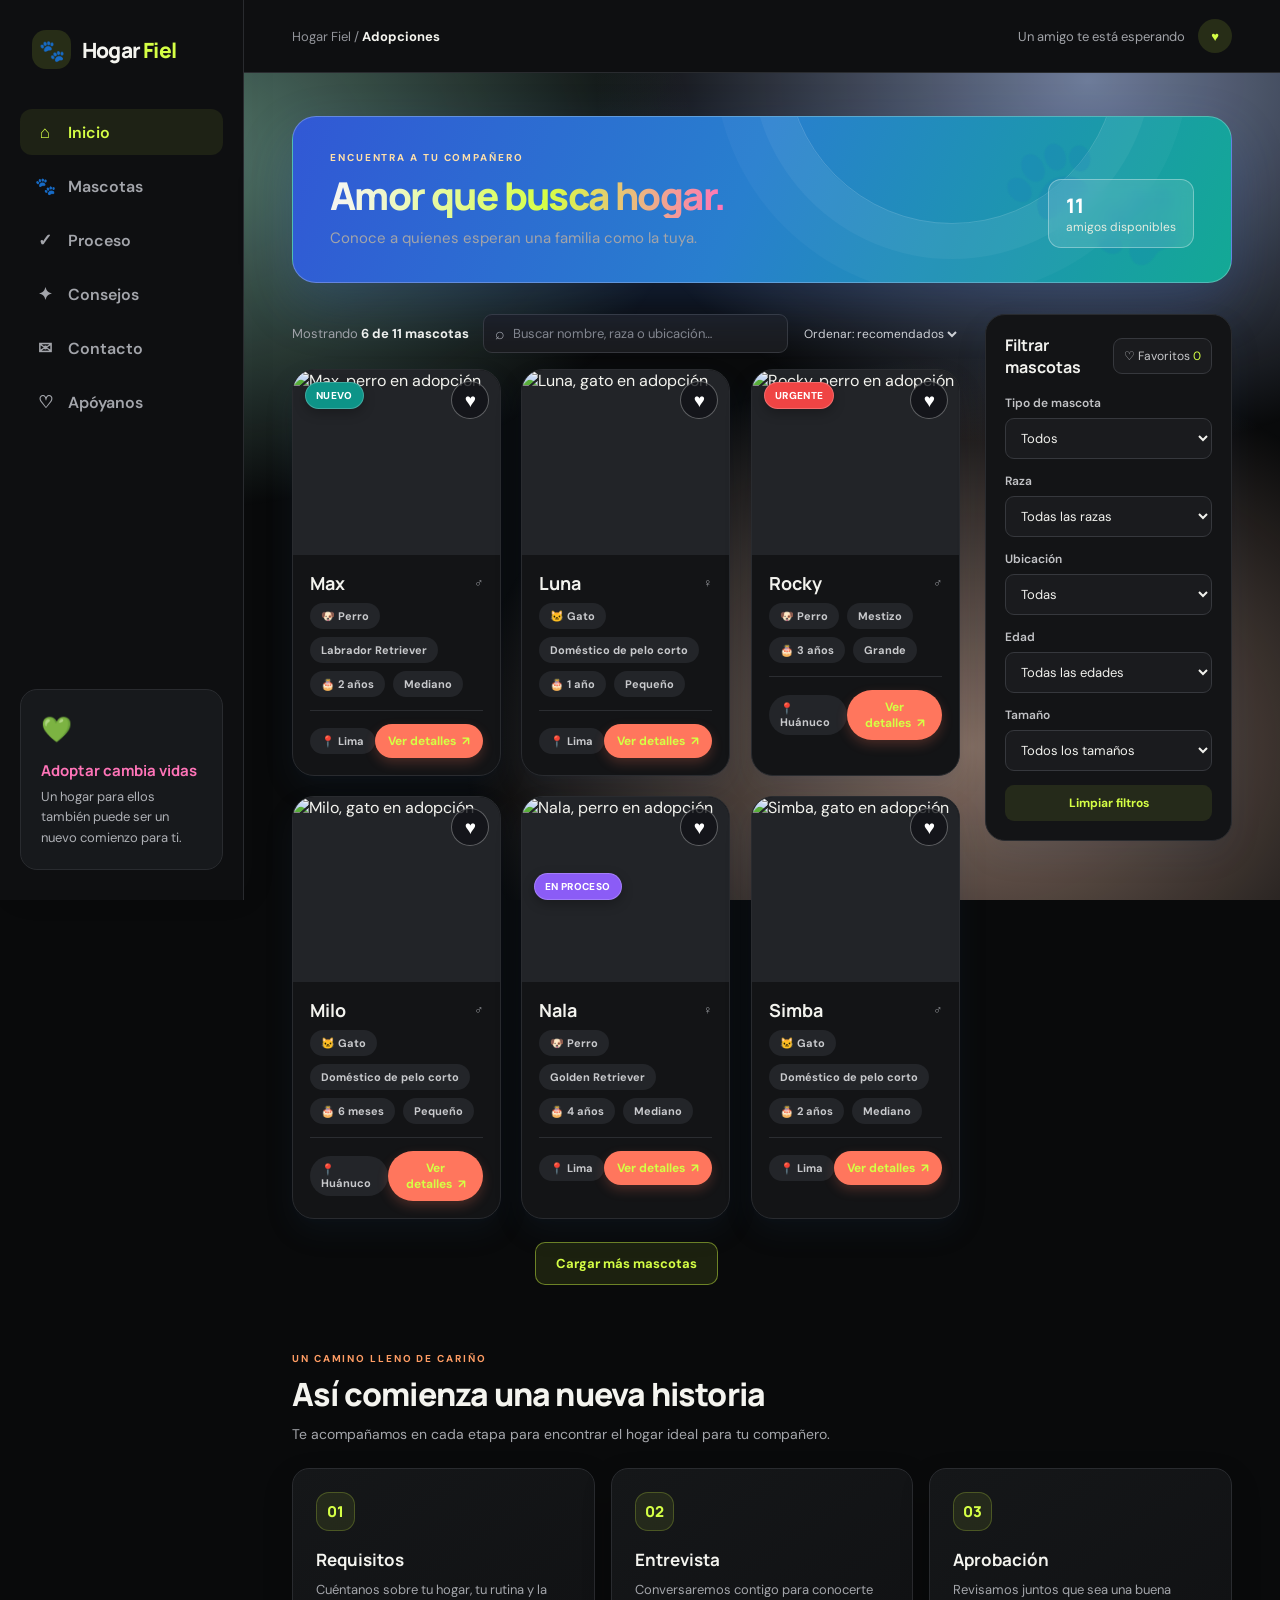
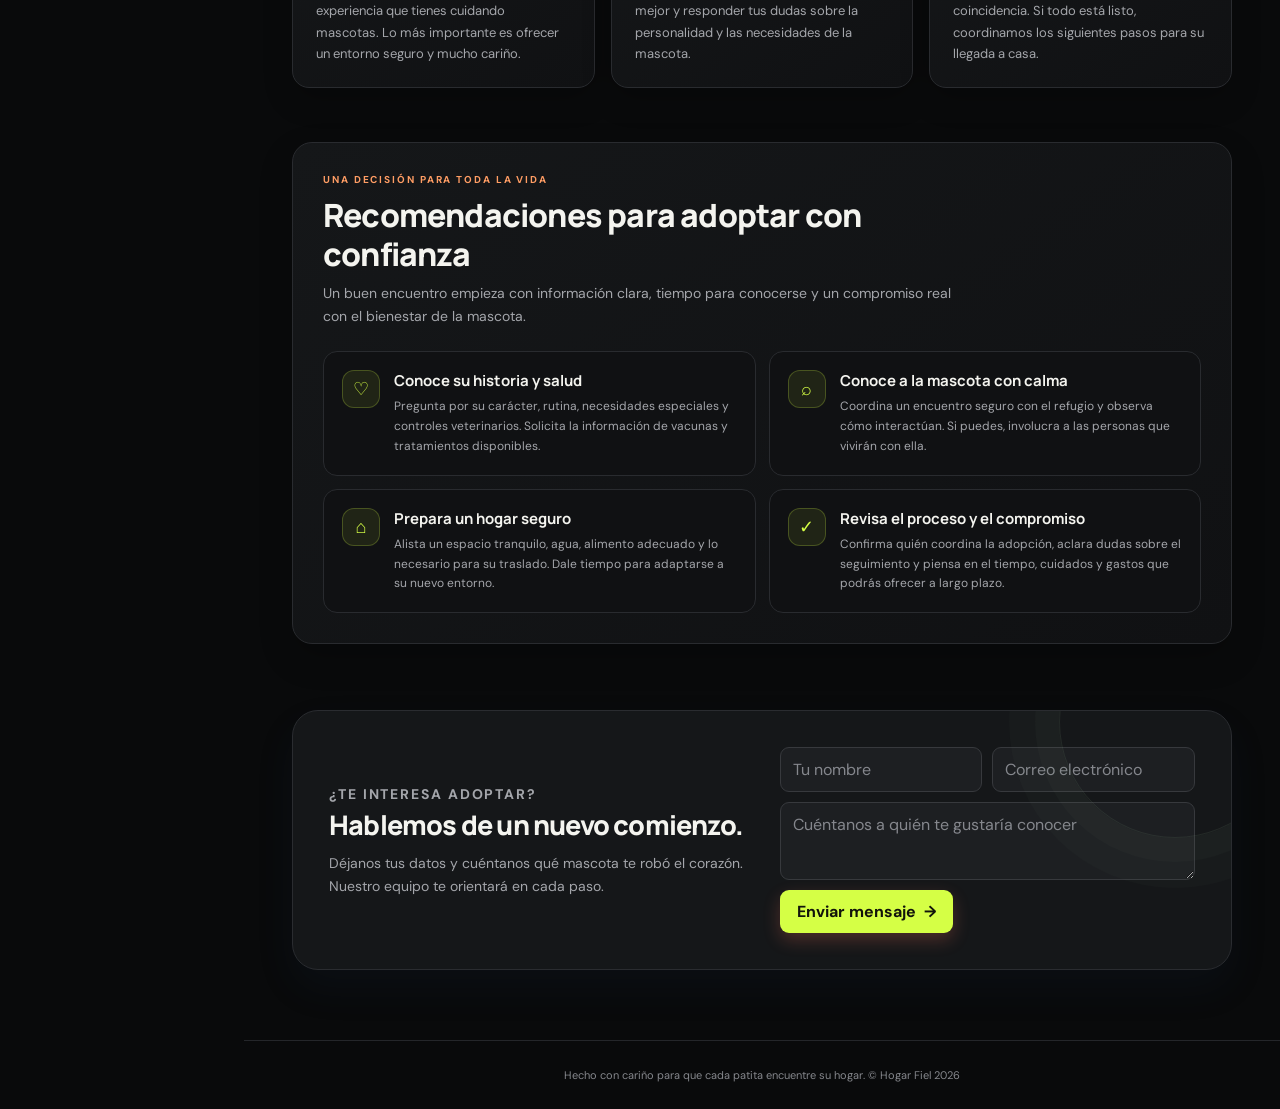
==== commit 3dd5b725: "Add responsible adoption recommendations section" ====
--- a/src/main/resources/public/index.html
+++ b/src/main/resources/public/index.html
@@ -135,6 +135,15 @@
     .step-number{display:grid;place-items:center;width:39px;height:39px;margin-bottom:17px;border:1px solid #d5ff4538;border-radius:13px;background:#d5ff4515;color:var(--green);font:800 15px Manrope}
     .process-step h3{margin:0 0 8px;color:#f4f4ef;font:700 17px Manrope}
     .process-step p{margin:0;color:#a4a6ab;font-size:13px;line-height:1.65}
+    .recommendations{margin-top:54px;padding:30px;border:1px solid #292b2f;border-radius:20px;background:linear-gradient(145deg,#151719,#101113);box-shadow:0 14px 34px #0003}
+    .recommendation-heading{max-width:650px;margin-bottom:23px}
+    .recommendation-heading h2{margin:0 0 9px;color:#f4f4ef;font:800 clamp(24px,3vw,32px)/1.2 Manrope,sans-serif;letter-spacing:-.8px}
+    .recommendation-heading p:last-child{margin:0;color:#a4a6ab;font-size:14px;line-height:1.65}
+    .recommendation-grid{display:grid;grid-template-columns:repeat(2,minmax(0,1fr));gap:13px}
+    .recommendation-card{display:flex;gap:14px;padding:18px;border:1px solid #292b2f;border-radius:14px;background:#101113}
+    .recommendation-icon{flex:0 0 38px;display:grid;place-items:center;width:38px;height:38px;border:1px solid #d5ff4538;border-radius:12px;background:#d5ff4515;color:var(--green);font-size:18px}
+    .recommendation-card h3{margin:0 0 6px;color:#f4f4ef;font:700 15px Manrope}
+    .recommendation-card p{margin:0;color:#a4a6ab;font-size:12px;line-height:1.65}
     .application-form{grid-column:1/-1;padding:30px;max-height:min(85vh,760px);overflow:auto}
     .application-form h2{margin:0 0 7px;color:#f4f4ef;font:800 25px Manrope}
     .application-form>p{margin:0 0 20px;color:#a5a7ac;font-size:13px;line-height:1.6}
@@ -168,10 +177,10 @@
     .support-note{margin:14px 0 0!important;color:#85878d!important;font-size:11px!important}
     [hidden]{display:none!important}
     @media(max-width:900px){.process-grid{grid-template-columns:1fr}.process-step{min-height:0}}
-    @media(max-width:760px){.toolbar-controls{justify-content:stretch;min-width:100%}.search-box{max-width:none}.filters{position:static}.process{margin-top:45px}.application-form{padding:25px 20px}.support-card{padding:25px 20px}}
+    @media(max-width:760px){.toolbar-controls{justify-content:stretch;min-width:100%}.search-box{max-width:none}.filters{position:static}.process,.recommendations{margin-top:45px}.recommendations{padding:22px}.recommendation-grid{grid-template-columns:1fr}.application-form{padding:25px 20px}.support-card{padding:25px 20px}}
     @media(max-width:760px){.sidebar{gap:6px;padding-left:12px;padding-right:12px}.brand{gap:7px}.nav{min-width:0;flex-wrap:wrap;justify-content:flex-end;gap:0}.nav a{gap:0;padding:6px}}
     @media(max-width:520px){.support-grid{grid-template-columns:1fr}.support-card h2{font-size:23px}}
-    @media(max-width:460px){.toolbar-controls{flex-wrap:wrap}.search-box{flex-basis:100%;max-width:none}.toolbar-controls .sort,.favorite-filter{flex:1}.process-step{padding:19px}.application-fields{grid-template-columns:1fr}.application-fields .wide,.application-fields .consent{grid-column:auto}.application-actions{align-items:stretch;flex-direction:column}.application-actions button,.volunteer-form .adopt-btn{width:100%}.support-card{padding:23px 17px}}
+    @media(max-width:460px){.toolbar-controls{flex-wrap:wrap}.search-box{flex-basis:100%;max-width:none}.toolbar-controls .sort,.favorite-filter{flex:1}.process-step{padding:19px}.recommendations{padding:19px}.recommendation-card{padding:15px}.application-fields{grid-template-columns:1fr}.application-fields .wide,.application-fields .consent{grid-column:auto}.application-actions{align-items:stretch;flex-direction:column}.application-actions button,.volunteer-form .adopt-btn{width:100%}.support-card{padding:23px 17px}}
     @media(prefers-reduced-motion:reduce){.card,.favorite-btn,.process-step,.support-link,.load-more{animation:none!important;transition:none!important}.card:hover,.process-step:hover,.support-link:hover,.load-more:hover{transform:none}}
   </style>
 </head>
@@ -179,7 +188,7 @@
 <div class="app">
   <aside class="sidebar">
     <a class="brand" href="#inicio"><span class="brand-mark">🐾</span><span>Hogar <em>Fiel</em></span></a>
-    <nav class="nav" aria-label="Navegación"><a class="active" href="#inicio"><span class="ico">⌂</span>Inicio</a><a href="#mascotas"><span class="ico">🐾</span>Mascotas</a><a href="#proceso"><span class="ico">✓</span>Proceso</a><a href="#contacto"><span class="ico">✉</span>Contacto</a><a href="#" id="supportLink"><span class="ico">♡</span>Apóyanos</a></nav>
+    <nav class="nav" aria-label="Navegación"><a class="active" href="#inicio"><span class="ico">⌂</span>Inicio</a><a href="#mascotas"><span class="ico">🐾</span>Mascotas</a><a href="#proceso"><span class="ico">✓</span>Proceso</a><a href="#recomendaciones"><span class="ico">✦</span>Consejos</a><a href="#contacto"><span class="ico">✉</span>Contacto</a><a href="#" id="supportLink"><span class="ico">♡</span>Apóyanos</a></nav>
     <div class="side-note"><span>💚</span><b>Adoptar cambia vidas</b>Un hogar para ellos también puede ser un nuevo comienzo para ti.</div>
   </aside>
   <main class="main" id="inicio">
@@ -190,6 +199,7 @@
         <aside class="filters"><div class="filter-heading"><h2>Filtrar mascotas</h2><button class="favorite-filter" id="favoriteFilter" type="button" aria-pressed="false">♡ Favoritos <span id="favoriteCount">0</span></button></div><div class="field"><label for="type">Tipo de mascota</label><select id="type"><option value="">Todos</option><option>Perro</option><option>Gato</option></select></div><div class="field"><label for="breed">Raza</label><select id="breed"><option value="">Todas las razas</option></select></div><div class="field"><label for="location">Ubicación</label><select id="location"><option value="">Todas</option><option>Lima</option><option>Huánuco</option></select></div><div class="field"><label for="age">Edad</label><select id="age"><option value="">Todas las edades</option><option value="baby">Menos de 1 año</option><option value="young">1–3 años</option><option value="adult">Más de 3 años</option></select></div><div class="field"><label for="size">Tamaño</label><select id="size"><option value="">Todos los tamaños</option><option>Pequeño</option><option>Mediano</option><option>Grande</option></select></div><button class="reset" id="reset">Limpiar filtros</button></aside>
       </div>
       <section class="process" id="proceso" aria-labelledby="processTitle"><div class="process-heading"><p class="eyebrow">Un camino lleno de cariño</p><h2 id="processTitle">Así comienza una nueva historia</h2><p>Te acompañamos en cada etapa para encontrar el hogar ideal para tu compañero.</p></div><div class="process-grid"><article class="process-step"><span class="step-number">01</span><h3>Requisitos</h3><p>Cuéntanos sobre tu hogar, tu rutina y la experiencia que tienes cuidando mascotas. Lo más importante es ofrecer un entorno seguro y mucho cariño.</p></article><article class="process-step"><span class="step-number">02</span><h3>Entrevista</h3><p>Conversaremos contigo para conocerte mejor y responder tus dudas sobre la personalidad y las necesidades de la mascota.</p></article><article class="process-step"><span class="step-number">03</span><h3>Aprobación</h3><p>Revisamos juntos que sea una buena coincidencia. Si todo está listo, coordinamos los siguientes pasos para su llegada a casa.</p></article></div></section>
+      <section class="recommendations" id="recomendaciones" aria-labelledby="recommendationsTitle"><div class="recommendation-heading"><p class="eyebrow">Una decisión para toda la vida</p><h2 id="recommendationsTitle">Recomendaciones para adoptar con confianza</h2><p>Un buen encuentro empieza con información clara, tiempo para conocerse y un compromiso real con el bienestar de la mascota.</p></div><div class="recommendation-grid"><article class="recommendation-card"><span class="recommendation-icon" aria-hidden="true">♡</span><div><h3>Conoce su historia y salud</h3><p>Pregunta por su carácter, rutina, necesidades especiales y controles veterinarios. Solicita la información de vacunas y tratamientos disponibles.</p></div></article><article class="recommendation-card"><span class="recommendation-icon" aria-hidden="true">⌕</span><div><h3>Conoce a la mascota con calma</h3><p>Coordina un encuentro seguro con el refugio y observa cómo interactúan. Si puedes, involucra a las personas que vivirán con ella.</p></div></article><article class="recommendation-card"><span class="recommendation-icon" aria-hidden="true">⌂</span><div><h3>Prepara un hogar seguro</h3><p>Alista un espacio tranquilo, agua, alimento adecuado y lo necesario para su traslado. Dale tiempo para adaptarse a su nuevo entorno.</p></div></article><article class="recommendation-card"><span class="recommendation-icon" aria-hidden="true">✓</span><div><h3>Revisa el proceso y el compromiso</h3><p>Confirma quién coordina la adopción, aclara dudas sobre el seguimiento y piensa en el tiempo, cuidados y gastos que podrás ofrecer a largo plazo.</p></div></article></div></section>
       <section class="contact" id="contacto"><div><p class="eyebrow">¿Te interesa adoptar?</p><h2>Hablemos de un nuevo comienzo.</h2><p>Déjanos tus datos y cuéntanos qué mascota te robó el corazón. Nuestro equipo te orientará en cada paso.</p></div><form class="contact-form" id="contactForm"><input name="nombre" placeholder="Tu nombre" required aria-label="Tu nombre"><input name="correo" type="email" placeholder="Correo electrónico" required aria-label="Correo electrónico"><textarea name="mensaje" placeholder="Cuéntanos a quién te gustaría conocer" required aria-label="Mensaje"></textarea><button type="submit">Enviar mensaje&nbsp; →</button></form></section>
     </div><footer class="footer">Hecho con cariño para que cada patita encuentre su hogar. © Hogar Fiel 2026</footer>
   </main>
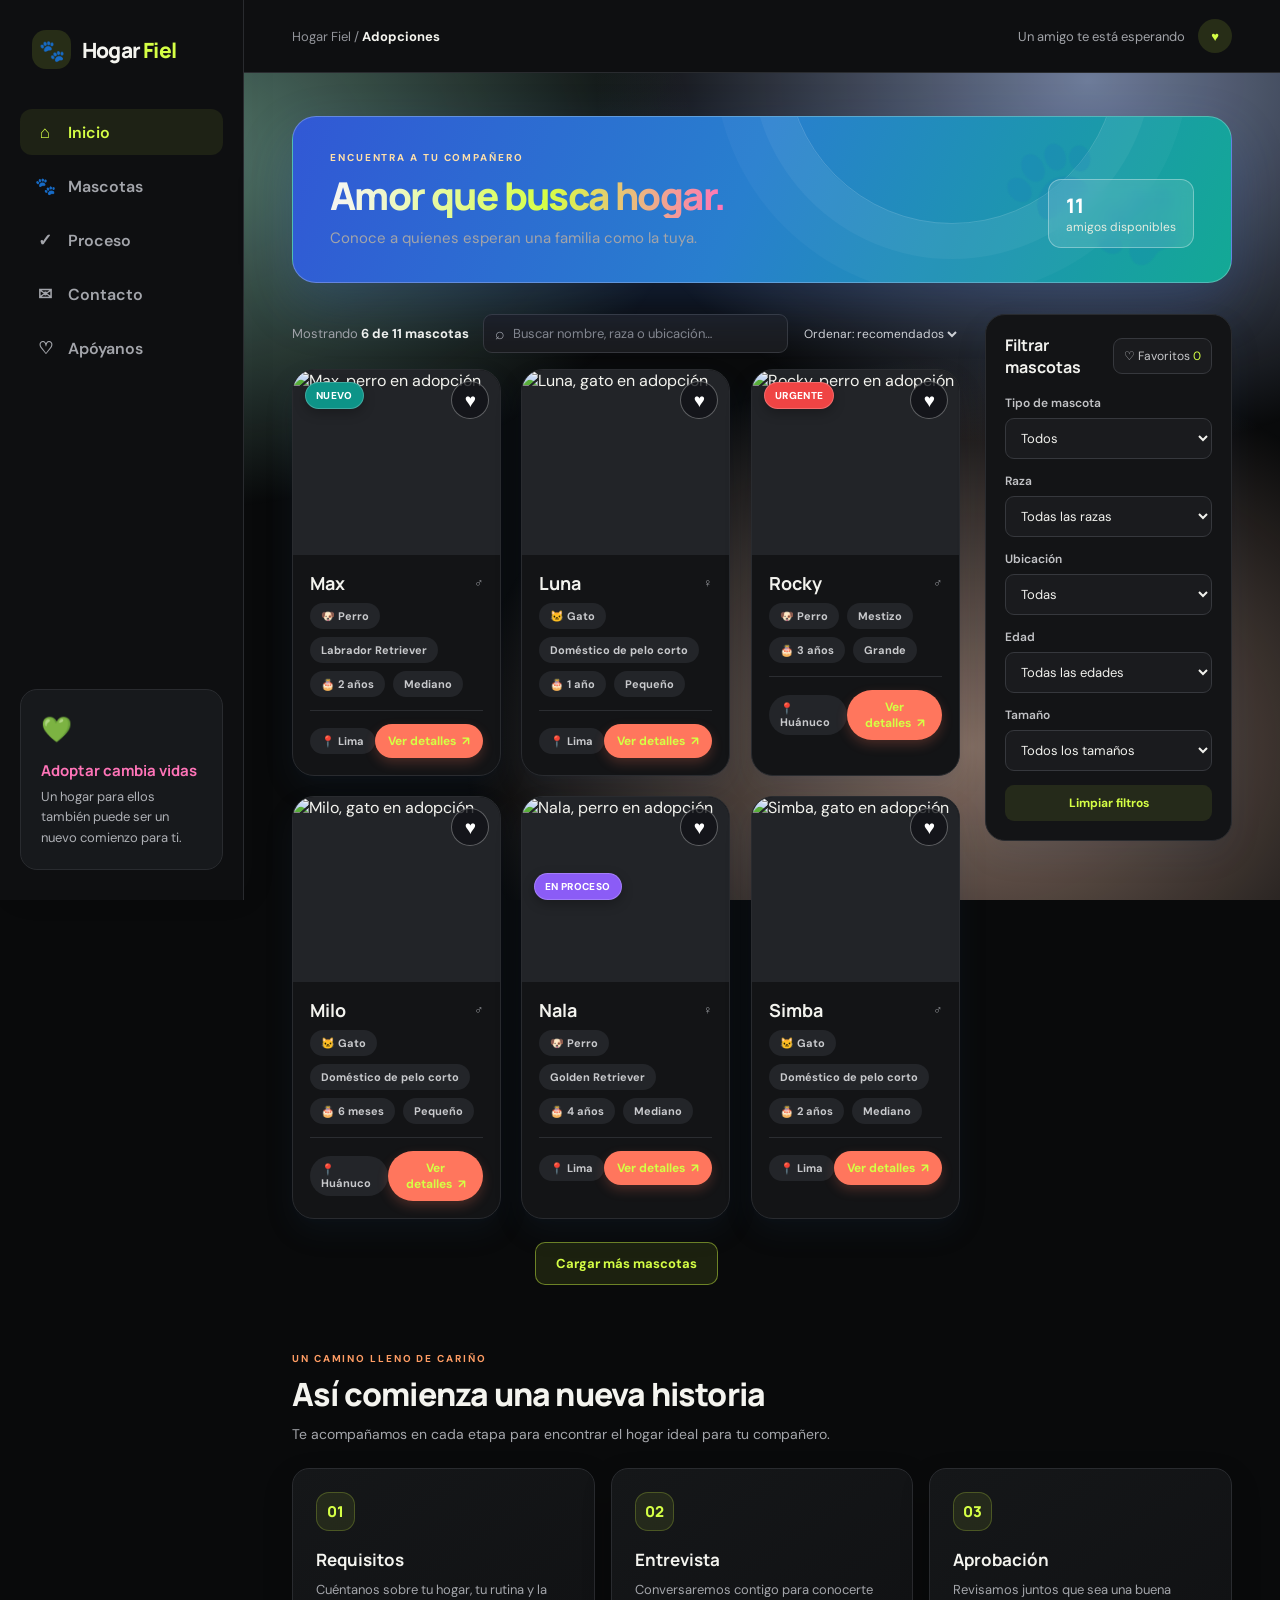
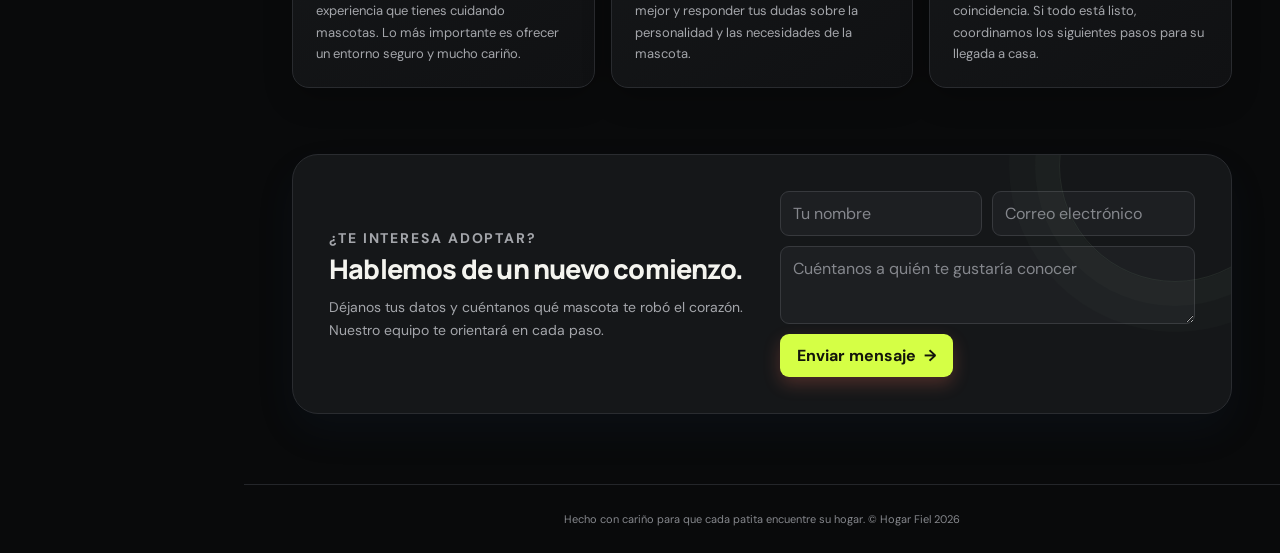
==== commit 3b0973ae: "feat: ampliar búsqueda y opciones de apoyo Añade búsqueda por raza y ubicación, estados en el catálo" ====
--- a/src/main/resources/public/index.html
+++ b/src/main/resources/public/index.html
@@ -135,15 +135,6 @@
     .step-number{display:grid;place-items:center;width:39px;height:39px;margin-bottom:17px;border:1px solid #d5ff4538;border-radius:13px;background:#d5ff4515;color:var(--green);font:800 15px Manrope}
     .process-step h3{margin:0 0 8px;color:#f4f4ef;font:700 17px Manrope}
     .process-step p{margin:0;color:#a4a6ab;font-size:13px;line-height:1.65}
-    .recommendations{margin-top:54px;padding:30px;border:1px solid #292b2f;border-radius:20px;background:linear-gradient(145deg,#151719,#101113);box-shadow:0 14px 34px #0003}
-    .recommendation-heading{max-width:650px;margin-bottom:23px}
-    .recommendation-heading h2{margin:0 0 9px;color:#f4f4ef;font:800 clamp(24px,3vw,32px)/1.2 Manrope,sans-serif;letter-spacing:-.8px}
-    .recommendation-heading p:last-child{margin:0;color:#a4a6ab;font-size:14px;line-height:1.65}
-    .recommendation-grid{display:grid;grid-template-columns:repeat(2,minmax(0,1fr));gap:13px}
-    .recommendation-card{display:flex;gap:14px;padding:18px;border:1px solid #292b2f;border-radius:14px;background:#101113}
-    .recommendation-icon{flex:0 0 38px;display:grid;place-items:center;width:38px;height:38px;border:1px solid #d5ff4538;border-radius:12px;background:#d5ff4515;color:var(--green);font-size:18px}
-    .recommendation-card h3{margin:0 0 6px;color:#f4f4ef;font:700 15px Manrope}
-    .recommendation-card p{margin:0;color:#a4a6ab;font-size:12px;line-height:1.65}
     .application-form{grid-column:1/-1;padding:30px;max-height:min(85vh,760px);overflow:auto}
     .application-form h2{margin:0 0 7px;color:#f4f4ef;font:800 25px Manrope}
     .application-form>p{margin:0 0 20px;color:#a5a7ac;font-size:13px;line-height:1.6}
@@ -177,10 +168,10 @@
     .support-note{margin:14px 0 0!important;color:#85878d!important;font-size:11px!important}
     [hidden]{display:none!important}
     @media(max-width:900px){.process-grid{grid-template-columns:1fr}.process-step{min-height:0}}
-    @media(max-width:760px){.toolbar-controls{justify-content:stretch;min-width:100%}.search-box{max-width:none}.filters{position:static}.process,.recommendations{margin-top:45px}.recommendations{padding:22px}.recommendation-grid{grid-template-columns:1fr}.application-form{padding:25px 20px}.support-card{padding:25px 20px}}
+    @media(max-width:760px){.toolbar-controls{justify-content:stretch;min-width:100%}.search-box{max-width:none}.filters{position:static}.process{margin-top:45px}.application-form{padding:25px 20px}.support-card{padding:25px 20px}}
     @media(max-width:760px){.sidebar{gap:6px;padding-left:12px;padding-right:12px}.brand{gap:7px}.nav{min-width:0;flex-wrap:wrap;justify-content:flex-end;gap:0}.nav a{gap:0;padding:6px}}
     @media(max-width:520px){.support-grid{grid-template-columns:1fr}.support-card h2{font-size:23px}}
-    @media(max-width:460px){.toolbar-controls{flex-wrap:wrap}.search-box{flex-basis:100%;max-width:none}.toolbar-controls .sort,.favorite-filter{flex:1}.process-step{padding:19px}.recommendations{padding:19px}.recommendation-card{padding:15px}.application-fields{grid-template-columns:1fr}.application-fields .wide,.application-fields .consent{grid-column:auto}.application-actions{align-items:stretch;flex-direction:column}.application-actions button,.volunteer-form .adopt-btn{width:100%}.support-card{padding:23px 17px}}
+    @media(max-width:460px){.toolbar-controls{flex-wrap:wrap}.search-box{flex-basis:100%;max-width:none}.toolbar-controls .sort,.favorite-filter{flex:1}.process-step{padding:19px}.application-fields{grid-template-columns:1fr}.application-fields .wide,.application-fields .consent{grid-column:auto}.application-actions{align-items:stretch;flex-direction:column}.application-actions button,.volunteer-form .adopt-btn{width:100%}.support-card{padding:23px 17px}}
     @media(prefers-reduced-motion:reduce){.card,.favorite-btn,.process-step,.support-link,.load-more{animation:none!important;transition:none!important}.card:hover,.process-step:hover,.support-link:hover,.load-more:hover{transform:none}}
   </style>
 </head>
@@ -188,7 +179,7 @@
 <div class="app">
   <aside class="sidebar">
     <a class="brand" href="#inicio"><span class="brand-mark">🐾</span><span>Hogar <em>Fiel</em></span></a>
-    <nav class="nav" aria-label="Navegación"><a class="active" href="#inicio"><span class="ico">⌂</span>Inicio</a><a href="#mascotas"><span class="ico">🐾</span>Mascotas</a><a href="#proceso"><span class="ico">✓</span>Proceso</a><a href="#recomendaciones"><span class="ico">✦</span>Consejos</a><a href="#contacto"><span class="ico">✉</span>Contacto</a><a href="#" id="supportLink"><span class="ico">♡</span>Apóyanos</a></nav>
+    <nav class="nav" aria-label="Navegación"><a class="active" href="#inicio"><span class="ico">⌂</span>Inicio</a><a href="#mascotas"><span class="ico">🐾</span>Mascotas</a><a href="#proceso"><span class="ico">✓</span>Proceso</a><a href="#contacto"><span class="ico">✉</span>Contacto</a><a href="#" id="supportLink"><span class="ico">♡</span>Apóyanos</a></nav>
     <div class="side-note"><span>💚</span><b>Adoptar cambia vidas</b>Un hogar para ellos también puede ser un nuevo comienzo para ti.</div>
   </aside>
   <main class="main" id="inicio">
@@ -199,7 +190,6 @@
         <aside class="filters"><div class="filter-heading"><h2>Filtrar mascotas</h2><button class="favorite-filter" id="favoriteFilter" type="button" aria-pressed="false">♡ Favoritos <span id="favoriteCount">0</span></button></div><div class="field"><label for="type">Tipo de mascota</label><select id="type"><option value="">Todos</option><option>Perro</option><option>Gato</option></select></div><div class="field"><label for="breed">Raza</label><select id="breed"><option value="">Todas las razas</option></select></div><div class="field"><label for="location">Ubicación</label><select id="location"><option value="">Todas</option><option>Lima</option><option>Huánuco</option></select></div><div class="field"><label for="age">Edad</label><select id="age"><option value="">Todas las edades</option><option value="baby">Menos de 1 año</option><option value="young">1–3 años</option><option value="adult">Más de 3 años</option></select></div><div class="field"><label for="size">Tamaño</label><select id="size"><option value="">Todos los tamaños</option><option>Pequeño</option><option>Mediano</option><option>Grande</option></select></div><button class="reset" id="reset">Limpiar filtros</button></aside>
       </div>
       <section class="process" id="proceso" aria-labelledby="processTitle"><div class="process-heading"><p class="eyebrow">Un camino lleno de cariño</p><h2 id="processTitle">Así comienza una nueva historia</h2><p>Te acompañamos en cada etapa para encontrar el hogar ideal para tu compañero.</p></div><div class="process-grid"><article class="process-step"><span class="step-number">01</span><h3>Requisitos</h3><p>Cuéntanos sobre tu hogar, tu rutina y la experiencia que tienes cuidando mascotas. Lo más importante es ofrecer un entorno seguro y mucho cariño.</p></article><article class="process-step"><span class="step-number">02</span><h3>Entrevista</h3><p>Conversaremos contigo para conocerte mejor y responder tus dudas sobre la personalidad y las necesidades de la mascota.</p></article><article class="process-step"><span class="step-number">03</span><h3>Aprobación</h3><p>Revisamos juntos que sea una buena coincidencia. Si todo está listo, coordinamos los siguientes pasos para su llegada a casa.</p></article></div></section>
-      <section class="recommendations" id="recomendaciones" aria-labelledby="recommendationsTitle"><div class="recommendation-heading"><p class="eyebrow">Una decisión para toda la vida</p><h2 id="recommendationsTitle">Recomendaciones para adoptar con confianza</h2><p>Un buen encuentro empieza con información clara, tiempo para conocerse y un compromiso real con el bienestar de la mascota.</p></div><div class="recommendation-grid"><article class="recommendation-card"><span class="recommendation-icon" aria-hidden="true">♡</span><div><h3>Conoce su historia y salud</h3><p>Pregunta por su carácter, rutina, necesidades especiales y controles veterinarios. Solicita la información de vacunas y tratamientos disponibles.</p></div></article><article class="recommendation-card"><span class="recommendation-icon" aria-hidden="true">⌕</span><div><h3>Conoce a la mascota con calma</h3><p>Coordina un encuentro seguro con el refugio y observa cómo interactúan. Si puedes, involucra a las personas que vivirán con ella.</p></div></article><article class="recommendation-card"><span class="recommendation-icon" aria-hidden="true">⌂</span><div><h3>Prepara un hogar seguro</h3><p>Alista un espacio tranquilo, agua, alimento adecuado y lo necesario para su traslado. Dale tiempo para adaptarse a su nuevo entorno.</p></div></article><article class="recommendation-card"><span class="recommendation-icon" aria-hidden="true">✓</span><div><h3>Revisa el proceso y el compromiso</h3><p>Confirma quién coordina la adopción, aclara dudas sobre el seguimiento y piensa en el tiempo, cuidados y gastos que podrás ofrecer a largo plazo.</p></div></article></div></section>
       <section class="contact" id="contacto"><div><p class="eyebrow">¿Te interesa adoptar?</p><h2>Hablemos de un nuevo comienzo.</h2><p>Déjanos tus datos y cuéntanos qué mascota te robó el corazón. Nuestro equipo te orientará en cada paso.</p></div><form class="contact-form" id="contactForm"><input name="nombre" placeholder="Tu nombre" required aria-label="Tu nombre"><input name="correo" type="email" placeholder="Correo electrónico" required aria-label="Correo electrónico"><textarea name="mensaje" placeholder="Cuéntanos a quién te gustaría conocer" required aria-label="Mensaje"></textarea><button type="submit">Enviar mensaje&nbsp; →</button></form></section>
     </div><footer class="footer">Hecho con cariño para que cada patita encuentre su hogar. © Hogar Fiel 2026</footer>
   </main>
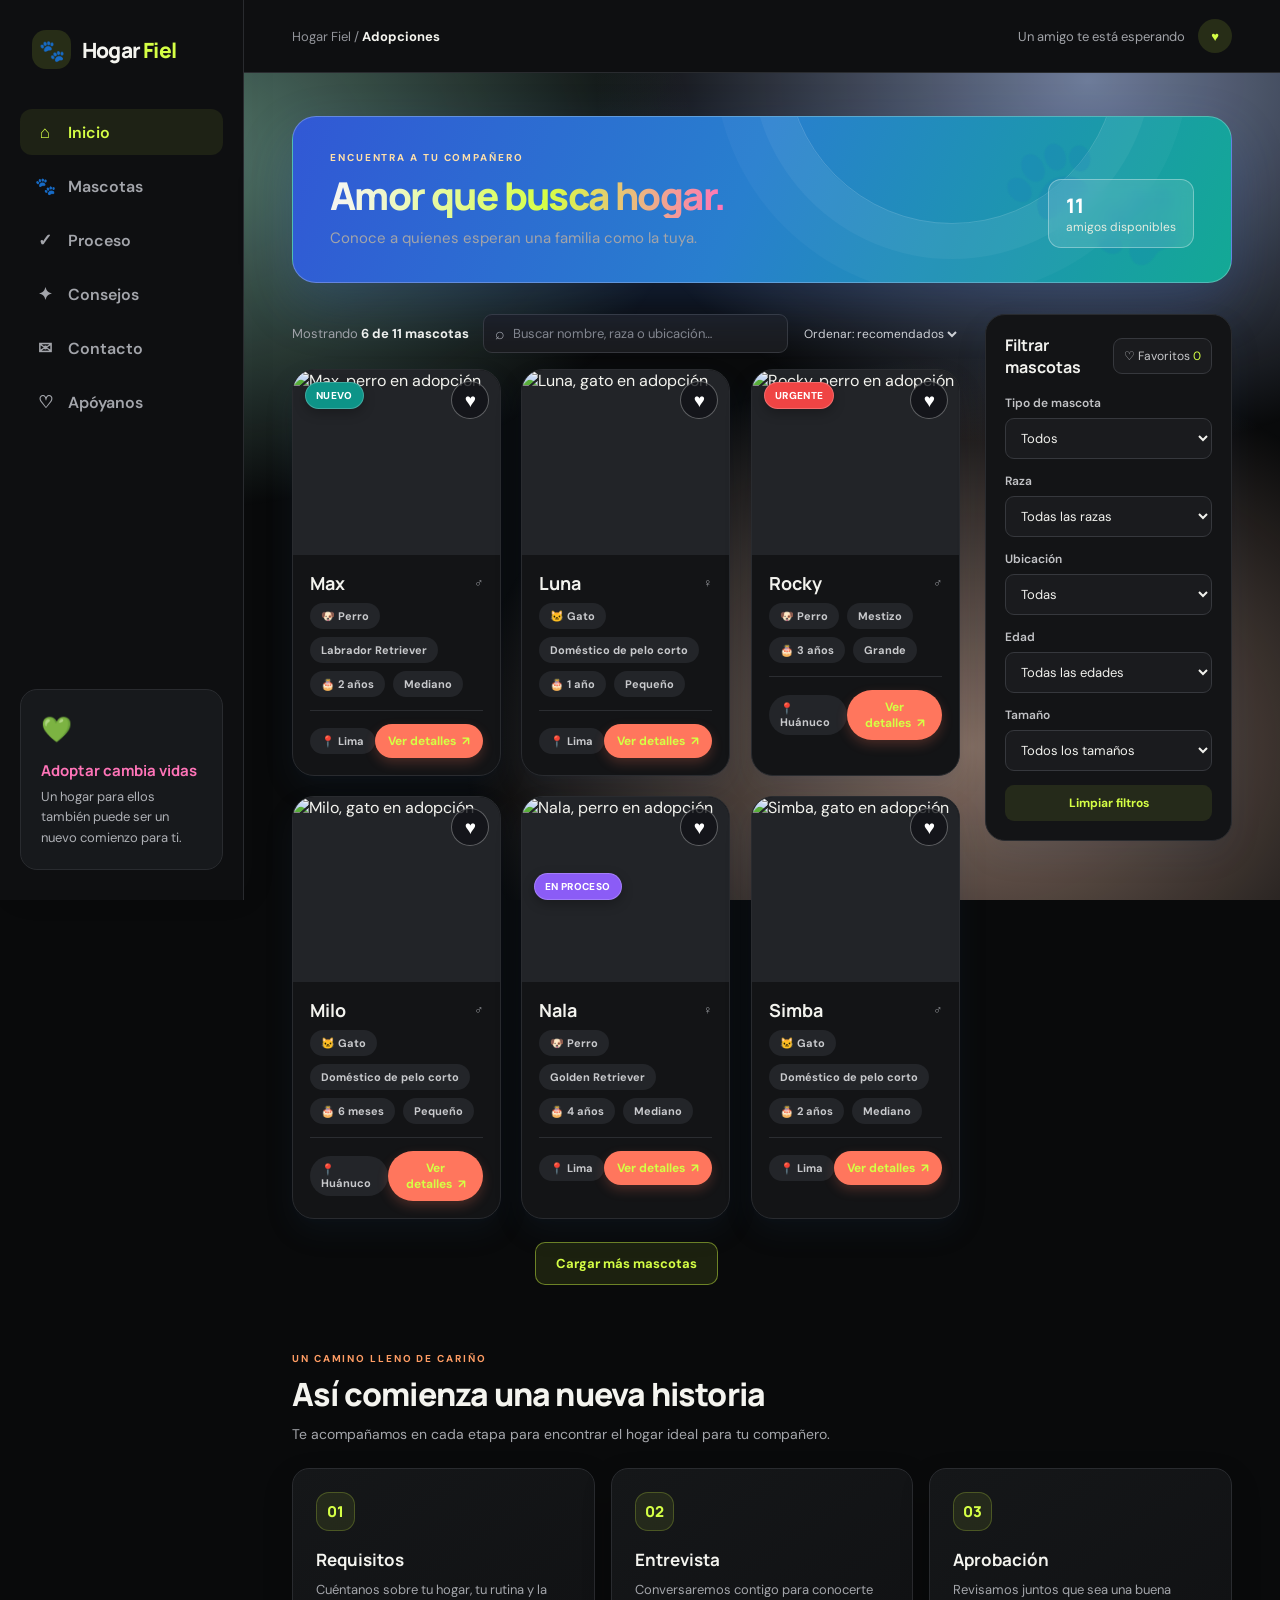
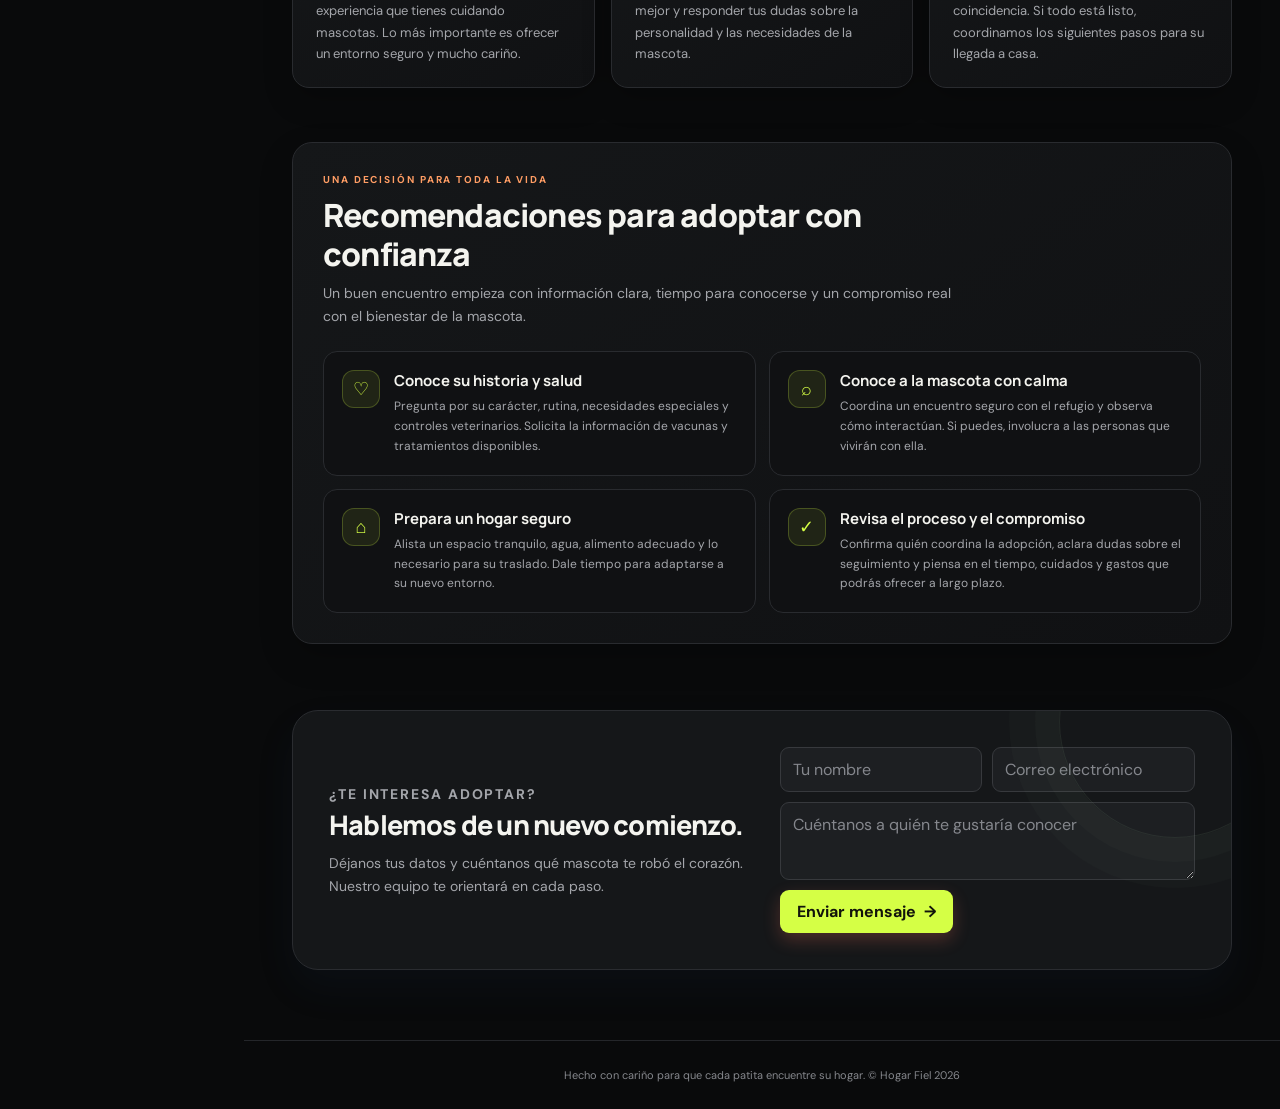
==== commit 8b1c94a3: "Merge responsible adoption recommendations" ====
--- a/src/main/resources/public/index.html
+++ b/src/main/resources/public/index.html
@@ -135,6 +135,15 @@
     .step-number{display:grid;place-items:center;width:39px;height:39px;margin-bottom:17px;border:1px solid #d5ff4538;border-radius:13px;background:#d5ff4515;color:var(--green);font:800 15px Manrope}
     .process-step h3{margin:0 0 8px;color:#f4f4ef;font:700 17px Manrope}
     .process-step p{margin:0;color:#a4a6ab;font-size:13px;line-height:1.65}
+    .recommendations{margin-top:54px;padding:30px;border:1px solid #292b2f;border-radius:20px;background:linear-gradient(145deg,#151719,#101113);box-shadow:0 14px 34px #0003}
+    .recommendation-heading{max-width:650px;margin-bottom:23px}
+    .recommendation-heading h2{margin:0 0 9px;color:#f4f4ef;font:800 clamp(24px,3vw,32px)/1.2 Manrope,sans-serif;letter-spacing:-.8px}
+    .recommendation-heading p:last-child{margin:0;color:#a4a6ab;font-size:14px;line-height:1.65}
+    .recommendation-grid{display:grid;grid-template-columns:repeat(2,minmax(0,1fr));gap:13px}
+    .recommendation-card{display:flex;gap:14px;padding:18px;border:1px solid #292b2f;border-radius:14px;background:#101113}
+    .recommendation-icon{flex:0 0 38px;display:grid;place-items:center;width:38px;height:38px;border:1px solid #d5ff4538;border-radius:12px;background:#d5ff4515;color:var(--green);font-size:18px}
+    .recommendation-card h3{margin:0 0 6px;color:#f4f4ef;font:700 15px Manrope}
+    .recommendation-card p{margin:0;color:#a4a6ab;font-size:12px;line-height:1.65}
     .application-form{grid-column:1/-1;padding:30px;max-height:min(85vh,760px);overflow:auto}
     .application-form h2{margin:0 0 7px;color:#f4f4ef;font:800 25px Manrope}
     .application-form>p{margin:0 0 20px;color:#a5a7ac;font-size:13px;line-height:1.6}
@@ -168,10 +177,10 @@
     .support-note{margin:14px 0 0!important;color:#85878d!important;font-size:11px!important}
     [hidden]{display:none!important}
     @media(max-width:900px){.process-grid{grid-template-columns:1fr}.process-step{min-height:0}}
-    @media(max-width:760px){.toolbar-controls{justify-content:stretch;min-width:100%}.search-box{max-width:none}.filters{position:static}.process{margin-top:45px}.application-form{padding:25px 20px}.support-card{padding:25px 20px}}
+    @media(max-width:760px){.toolbar-controls{justify-content:stretch;min-width:100%}.search-box{max-width:none}.filters{position:static}.process,.recommendations{margin-top:45px}.recommendations{padding:22px}.recommendation-grid{grid-template-columns:1fr}.application-form{padding:25px 20px}.support-card{padding:25px 20px}}
     @media(max-width:760px){.sidebar{gap:6px;padding-left:12px;padding-right:12px}.brand{gap:7px}.nav{min-width:0;flex-wrap:wrap;justify-content:flex-end;gap:0}.nav a{gap:0;padding:6px}}
     @media(max-width:520px){.support-grid{grid-template-columns:1fr}.support-card h2{font-size:23px}}
-    @media(max-width:460px){.toolbar-controls{flex-wrap:wrap}.search-box{flex-basis:100%;max-width:none}.toolbar-controls .sort,.favorite-filter{flex:1}.process-step{padding:19px}.application-fields{grid-template-columns:1fr}.application-fields .wide,.application-fields .consent{grid-column:auto}.application-actions{align-items:stretch;flex-direction:column}.application-actions button,.volunteer-form .adopt-btn{width:100%}.support-card{padding:23px 17px}}
+    @media(max-width:460px){.toolbar-controls{flex-wrap:wrap}.search-box{flex-basis:100%;max-width:none}.toolbar-controls .sort,.favorite-filter{flex:1}.process-step{padding:19px}.recommendations{padding:19px}.recommendation-card{padding:15px}.application-fields{grid-template-columns:1fr}.application-fields .wide,.application-fields .consent{grid-column:auto}.application-actions{align-items:stretch;flex-direction:column}.application-actions button,.volunteer-form .adopt-btn{width:100%}.support-card{padding:23px 17px}}
     @media(prefers-reduced-motion:reduce){.card,.favorite-btn,.process-step,.support-link,.load-more{animation:none!important;transition:none!important}.card:hover,.process-step:hover,.support-link:hover,.load-more:hover{transform:none}}
   </style>
 </head>
@@ -179,7 +188,7 @@
 <div class="app">
   <aside class="sidebar">
     <a class="brand" href="#inicio"><span class="brand-mark">🐾</span><span>Hogar <em>Fiel</em></span></a>
-    <nav class="nav" aria-label="Navegación"><a class="active" href="#inicio"><span class="ico">⌂</span>Inicio</a><a href="#mascotas"><span class="ico">🐾</span>Mascotas</a><a href="#proceso"><span class="ico">✓</span>Proceso</a><a href="#contacto"><span class="ico">✉</span>Contacto</a><a href="#" id="supportLink"><span class="ico">♡</span>Apóyanos</a></nav>
+    <nav class="nav" aria-label="Navegación"><a class="active" href="#inicio"><span class="ico">⌂</span>Inicio</a><a href="#mascotas"><span class="ico">🐾</span>Mascotas</a><a href="#proceso"><span class="ico">✓</span>Proceso</a><a href="#recomendaciones"><span class="ico">✦</span>Consejos</a><a href="#contacto"><span class="ico">✉</span>Contacto</a><a href="#" id="supportLink"><span class="ico">♡</span>Apóyanos</a></nav>
     <div class="side-note"><span>💚</span><b>Adoptar cambia vidas</b>Un hogar para ellos también puede ser un nuevo comienzo para ti.</div>
   </aside>
   <main class="main" id="inicio">
@@ -190,6 +199,7 @@
         <aside class="filters"><div class="filter-heading"><h2>Filtrar mascotas</h2><button class="favorite-filter" id="favoriteFilter" type="button" aria-pressed="false">♡ Favoritos <span id="favoriteCount">0</span></button></div><div class="field"><label for="type">Tipo de mascota</label><select id="type"><option value="">Todos</option><option>Perro</option><option>Gato</option></select></div><div class="field"><label for="breed">Raza</label><select id="breed"><option value="">Todas las razas</option></select></div><div class="field"><label for="location">Ubicación</label><select id="location"><option value="">Todas</option><option>Lima</option><option>Huánuco</option></select></div><div class="field"><label for="age">Edad</label><select id="age"><option value="">Todas las edades</option><option value="baby">Menos de 1 año</option><option value="young">1–3 años</option><option value="adult">Más de 3 años</option></select></div><div class="field"><label for="size">Tamaño</label><select id="size"><option value="">Todos los tamaños</option><option>Pequeño</option><option>Mediano</option><option>Grande</option></select></div><button class="reset" id="reset">Limpiar filtros</button></aside>
       </div>
       <section class="process" id="proceso" aria-labelledby="processTitle"><div class="process-heading"><p class="eyebrow">Un camino lleno de cariño</p><h2 id="processTitle">Así comienza una nueva historia</h2><p>Te acompañamos en cada etapa para encontrar el hogar ideal para tu compañero.</p></div><div class="process-grid"><article class="process-step"><span class="step-number">01</span><h3>Requisitos</h3><p>Cuéntanos sobre tu hogar, tu rutina y la experiencia que tienes cuidando mascotas. Lo más importante es ofrecer un entorno seguro y mucho cariño.</p></article><article class="process-step"><span class="step-number">02</span><h3>Entrevista</h3><p>Conversaremos contigo para conocerte mejor y responder tus dudas sobre la personalidad y las necesidades de la mascota.</p></article><article class="process-step"><span class="step-number">03</span><h3>Aprobación</h3><p>Revisamos juntos que sea una buena coincidencia. Si todo está listo, coordinamos los siguientes pasos para su llegada a casa.</p></article></div></section>
+      <section class="recommendations" id="recomendaciones" aria-labelledby="recommendationsTitle"><div class="recommendation-heading"><p class="eyebrow">Una decisión para toda la vida</p><h2 id="recommendationsTitle">Recomendaciones para adoptar con confianza</h2><p>Un buen encuentro empieza con información clara, tiempo para conocerse y un compromiso real con el bienestar de la mascota.</p></div><div class="recommendation-grid"><article class="recommendation-card"><span class="recommendation-icon" aria-hidden="true">♡</span><div><h3>Conoce su historia y salud</h3><p>Pregunta por su carácter, rutina, necesidades especiales y controles veterinarios. Solicita la información de vacunas y tratamientos disponibles.</p></div></article><article class="recommendation-card"><span class="recommendation-icon" aria-hidden="true">⌕</span><div><h3>Conoce a la mascota con calma</h3><p>Coordina un encuentro seguro con el refugio y observa cómo interactúan. Si puedes, involucra a las personas que vivirán con ella.</p></div></article><article class="recommendation-card"><span class="recommendation-icon" aria-hidden="true">⌂</span><div><h3>Prepara un hogar seguro</h3><p>Alista un espacio tranquilo, agua, alimento adecuado y lo necesario para su traslado. Dale tiempo para adaptarse a su nuevo entorno.</p></div></article><article class="recommendation-card"><span class="recommendation-icon" aria-hidden="true">✓</span><div><h3>Revisa el proceso y el compromiso</h3><p>Confirma quién coordina la adopción, aclara dudas sobre el seguimiento y piensa en el tiempo, cuidados y gastos que podrás ofrecer a largo plazo.</p></div></article></div></section>
       <section class="contact" id="contacto"><div><p class="eyebrow">¿Te interesa adoptar?</p><h2>Hablemos de un nuevo comienzo.</h2><p>Déjanos tus datos y cuéntanos qué mascota te robó el corazón. Nuestro equipo te orientará en cada paso.</p></div><form class="contact-form" id="contactForm"><input name="nombre" placeholder="Tu nombre" required aria-label="Tu nombre"><input name="correo" type="email" placeholder="Correo electrónico" required aria-label="Correo electrónico"><textarea name="mensaje" placeholder="Cuéntanos a quién te gustaría conocer" required aria-label="Mensaje"></textarea><button type="submit">Enviar mensaje&nbsp; →</button></form></section>
     </div><footer class="footer">Hecho con cariño para que cada patita encuentre su hogar. © Hogar Fiel 2026</footer>
   </main>
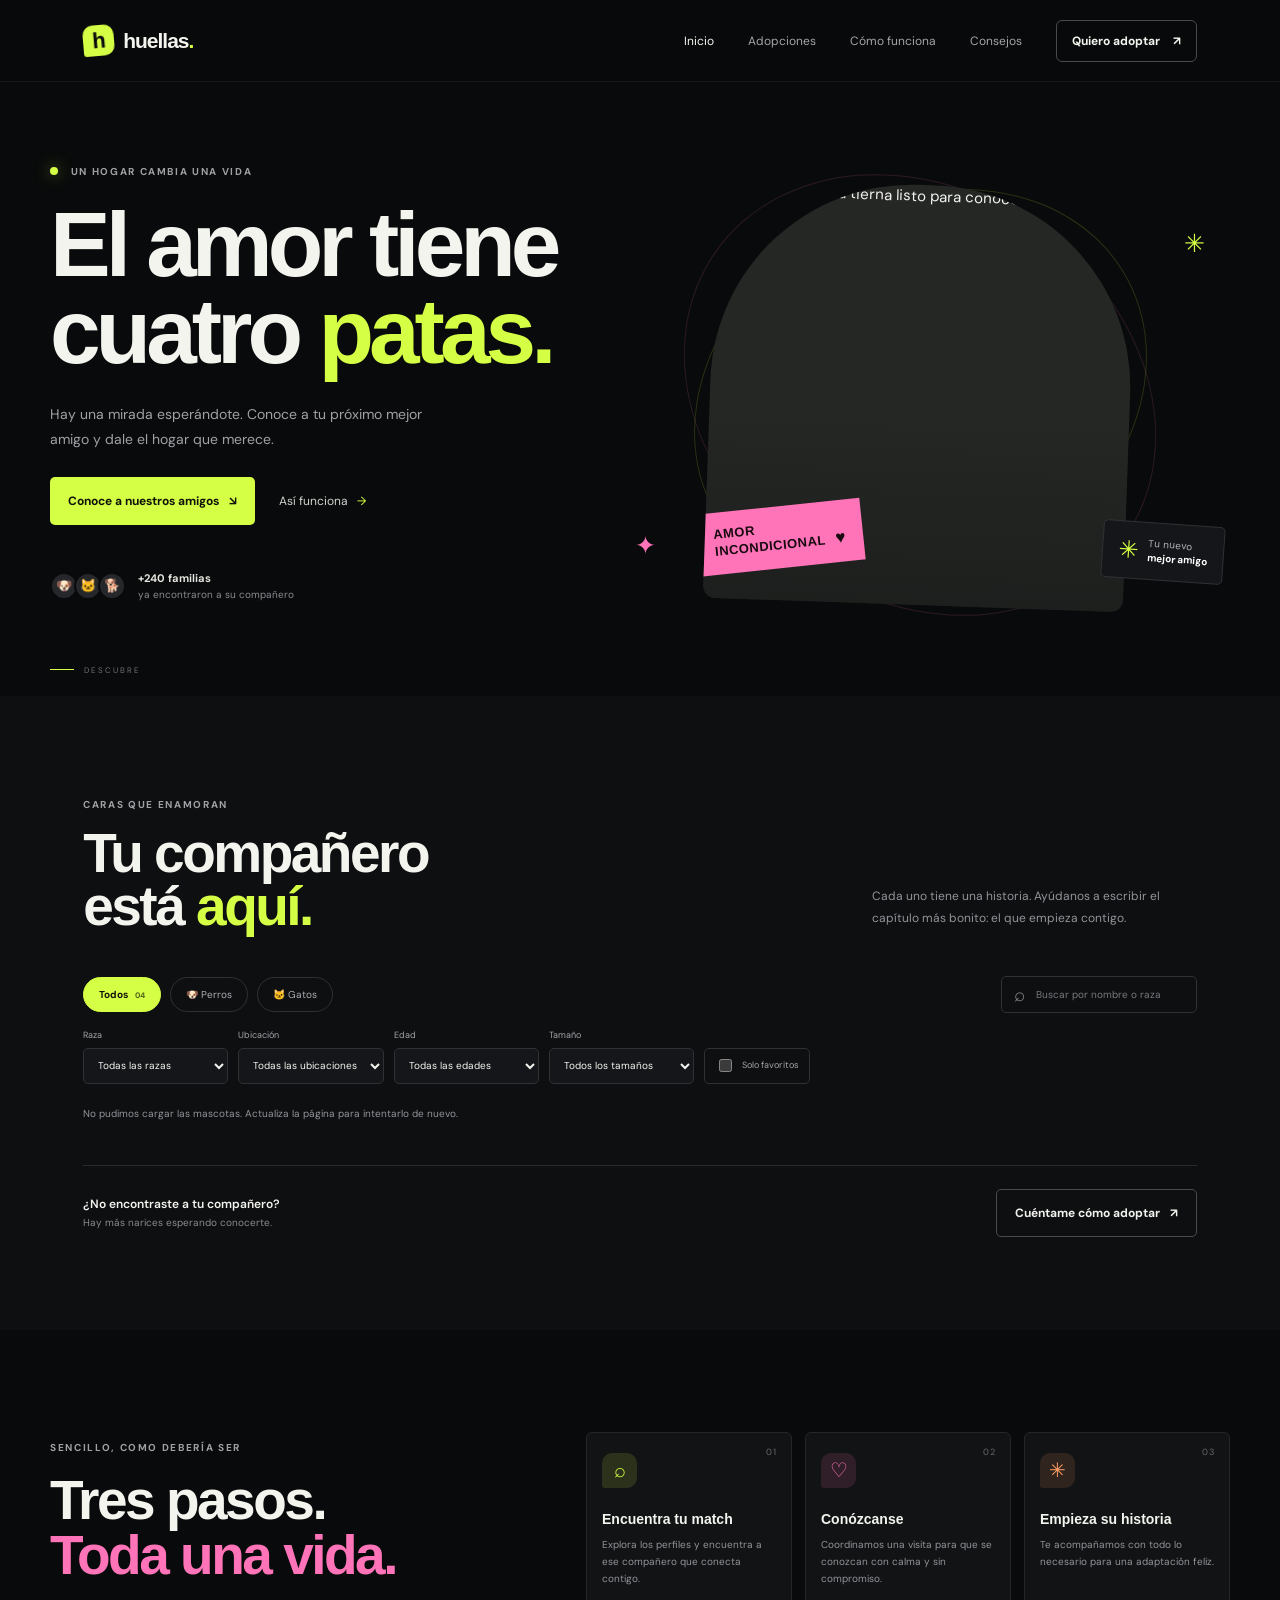
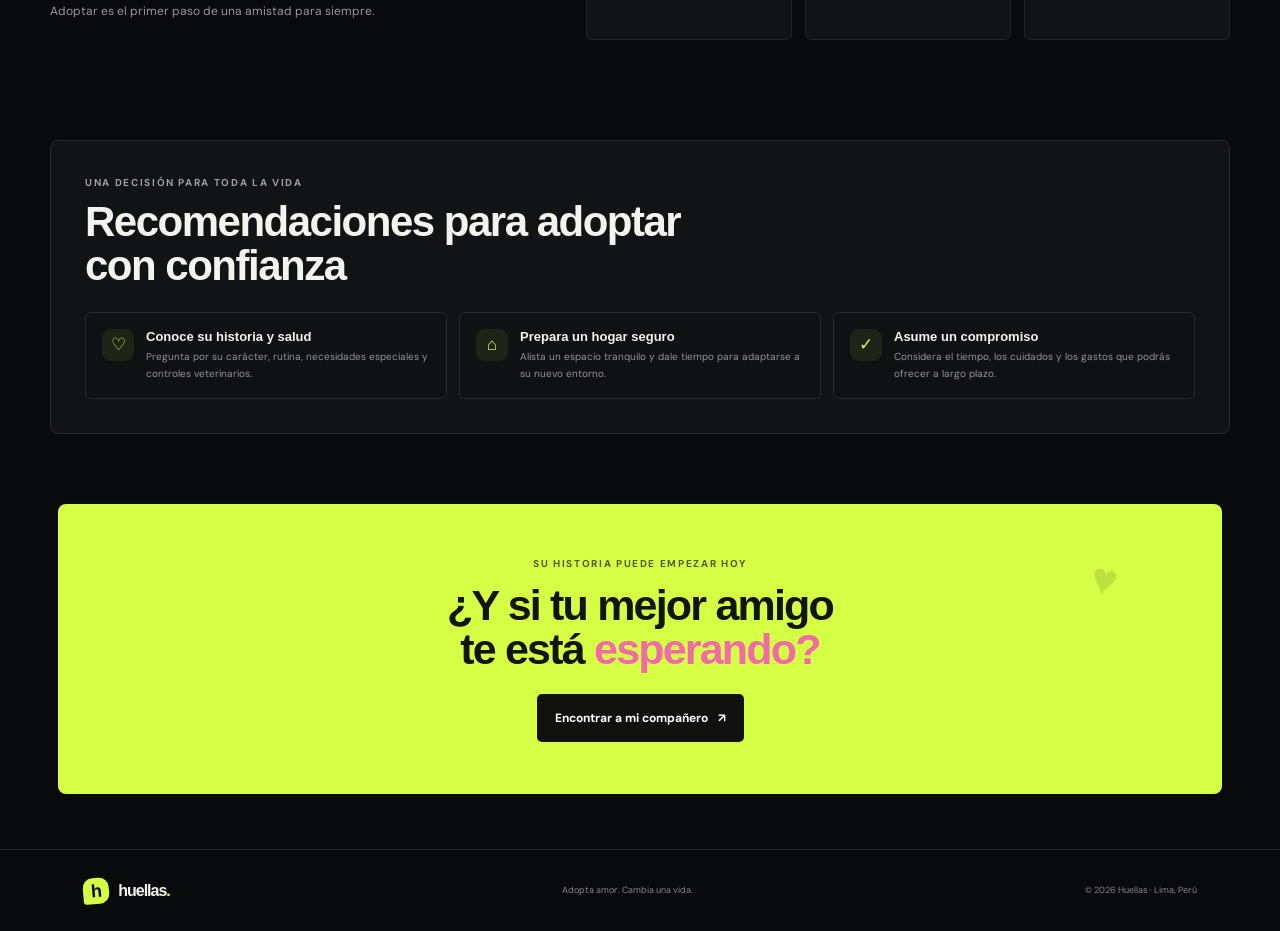
==== commit 5ebc1241: "feat: integrate jhonny adoption design into Java app" ====
--- a/src/main/resources/public/index.html
+++ b/src/main/resources/public/index.html
@@ -1,330 +1,84 @@
 <!doctype html>
 <html lang="es">
 <head>
-  <meta charset="utf-8"><meta name="viewport" content="width=device-width,initial-scale=1">
-  <meta name="theme-color" content="#f7f6f1"><title>Hogar Fiel · Adopta con amor</title>
-  <link rel="preconnect" href="https://fonts.googleapis.com"><link rel="preconnect" href="https://fonts.gstatic.com" crossorigin>
-  <link href="https://fonts.googleapis.com/css2?family=DM+Sans:wght@400;500;600;700&family=Manrope:wght@500;600;700;800&display=swap" rel="stylesheet">
-  <style>
-    :root{--ink:#263a32;--muted:#77837c;--green:#466c55;--green2:#e8efe7;--paper:#f7f6f1;--line:#e7e8df;--orange:#dd875d}*{box-sizing:border-box}body{margin:0;background:var(--paper);color:var(--ink);font-family:'DM Sans',sans-serif}button,input,select,textarea{font:inherit}button,a{ -webkit-tap-highlight-color:transparent}a{color:inherit;text-decoration:none}.app{display:grid;grid-template-columns:244px minmax(0,1fr);min-height:100vh}.sidebar{padding:30px 20px;border-right:1px solid var(--line);background:#fbfaf6;display:flex;flex-direction:column;position:sticky;top:0;height:100vh}.brand{display:flex;align-items:center;gap:11px;padding:0 12px 40px;font:800 21px Manrope,sans-serif;letter-spacing:-.8px}.brand-mark{width:39px;height:39px;border-radius:14px;background:#e5eee5;color:var(--green);display:grid;place-items:center;font-size:21px}.brand em{font-style:normal;color:var(--green)}.nav{display:grid;gap:8px}.nav a{padding:12px 14px;border-radius:12px;color:#78817b;font-weight:600;display:flex;align-items:center;gap:12px}.nav a:hover,.nav a.active{background:#eaf0e8;color:var(--green)}.nav .ico{font-size:17px;width:22px;text-align:center}.side-note{margin-top:auto;border-radius:17px;background:#f1efe5;padding:20px;color:#59695e;font-size:13px;line-height:1.6}.side-note b{display:block;font:700 15px Manrope;margin:0 0 6px}.side-note span{font-size:25px;display:block;margin-bottom:10px}.main{min-width:0}.topbar{height:73px;border-bottom:1px solid var(--line);display:flex;align-items:center;justify-content:space-between;padding:0 48px;background:#fbfaf6}.crumb{font-size:13px;color:var(--muted)}.crumb b{color:var(--ink)}.top-actions{display:flex;align-items:center;gap:13px;font-size:13px;color:var(--muted)}.avatar{width:34px;height:34px;border-radius:50%;background:#e4ecdf;display:grid;place-items:center;color:var(--green);font-weight:700}.content{max-width:1440px;margin:0 auto;padding:43px 48px 70px}.hero{display:flex;align-items:flex-end;justify-content:space-between;gap:25px;margin-bottom:29px}.eyebrow{text-transform:uppercase;letter-spacing:1.9px;font-size:10px;font-weight:700;color:var(--orange);margin:0 0 10px}.hero h1{font:800 clamp(30px,3vw,42px)/1.15 Manrope,sans-serif;letter-spacing:-1.6px;margin:0}.hero p.sub{color:var(--muted);margin:10px 0 0;font-size:15px}.stats{border:1px solid var(--line);border-radius:13px;background:#fbfaf6;padding:12px 17px;white-space:nowrap;color:var(--muted);font-size:12px}.stats strong{color:var(--green);font:800 20px Manrope;display:block}.layout{display:grid;grid-template-columns:minmax(0,1fr) 247px;gap:25px;align-items:start}.toolbar{display:flex;align-items:center;justify-content:space-between;margin-bottom:16px}.count{font-size:13px;color:var(--muted)}.count b{color:var(--ink)}.sort{border:0;background:transparent;color:#69776f;font-size:12px;outline:none}.cards{display:grid;grid-template-columns:repeat(3,minmax(0,1fr));gap:17px}.card{background:#fff;border:1px solid #ecece5;border-radius:15px;overflow:hidden;transition:transform .2s,box-shadow .2s}.card:hover{transform:translateY(-3px);box-shadow:0 12px 25px #344a3510}.photo{width:100%;height:170px;display:block;object-fit:cover;background:#e6e8df}.card-info{padding:14px 15px 15px}.card-name{display:flex;justify-content:space-between;align-items:center}.card h3{font:700 17px Manrope;margin:0}.gender{font-size:12px;color:#89918a}.meta{margin:8px 0 13px;display:flex;gap:7px;flex-wrap:wrap}.tag{font-size:11px;color:#68766d;background:#f2f4ef;border-radius:20px;padding:5px 9px}.card-bottom{border-top:1px solid #f0f0eb;padding-top:11px;display:flex;align-items:center;justify-content:space-between}.place{font-size:12px;color:var(--muted)}.detail-btn{border:0;background:none;color:var(--green);font-weight:700;font-size:12px;cursor:pointer}.detail-btn:hover{text-decoration:underline}.filters{background:#fff;border:1px solid #ecece5;border-radius:15px;padding:19px;position:sticky;top:20px}.filter-heading{display:flex;justify-content:space-between;align-items:center;margin-bottom:17px}.filter-heading h2{font:700 16px Manrope;margin:0}.filter-heading span{font-size:12px;color:var(--green)}.field{display:grid;gap:7px;margin-bottom:14px}.field label{font-size:12px;color:#65746a;font-weight:600}.field select,.field input,.field textarea{width:100%;border:1px solid #e4e7de;background:#fff;border-radius:9px;padding:10px 11px;color:var(--ink);font-size:13px;outline:none}.field select:focus,.field input:focus,.field textarea:focus{border-color:#8aa68f;box-shadow:0 0 0 3px #e8efe7}.reset{width:100%;background:var(--green2);border:0;border-radius:9px;color:var(--green);padding:10px;font-size:12px;font-weight:700;cursor:pointer}.reset:hover{background:#dce8dc}.empty{grid-column:1/-1;border:1px dashed #d9ded5;border-radius:14px;padding:48px 20px;text-align:center;color:var(--muted)}.empty strong{display:block;color:var(--ink);font:700 18px Manrope;margin-bottom:7px}.contact{margin-top:66px;border-radius:20px;background:#eaf0e8;padding:36px;display:grid;grid-template-columns:1fr 1fr;gap:35px;align-items:center}.contact h2{font:800 27px Manrope;letter-spacing:-.8px;margin:0 0 9px}.contact p{color:#69786d;line-height:1.65;font-size:14px;margin:0}.contact-form{display:grid;grid-template-columns:1fr 1fr;gap:10px}.contact-form input,.contact-form textarea{border:1px solid #dbe3da;background:#fbfcf9;padding:11px 12px;border-radius:9px;min-width:0;outline:none}.contact-form textarea{grid-column:1/-1;resize:vertical;min-height:78px}.contact-form button{justify-self:start;border:0;border-radius:9px;background:var(--green);color:white;padding:11px 17px;font-weight:700;cursor:pointer}.contact-form button:hover{background:#355441}.toast{position:fixed;bottom:22px;left:50%;transform:translate(-50%,20px);opacity:0;pointer-events:none;background:#263a32;color:white;padding:13px 19px;border-radius:10px;font-size:13px;transition:.25s;z-index:9;box-shadow:0 8px 25px #0002}.toast.show{opacity:1;transform:translate(-50%,0)}.modal{position:fixed;inset:0;background:#1b2824a8;z-index:5;display:none;place-items:center;padding:20px}.modal.open{display:grid}.modal-card{background:white;border-radius:18px;max-width:650px;width:100%;overflow:hidden;position:relative;display:grid;grid-template-columns:1fr 1fr;box-shadow:0 25px 80px #0003;animation:rise .2s ease}@keyframes rise{from{transform:translateY(9px);opacity:.5}to{transform:none;opacity:1}}.modal-card img{width:100%;height:100%;min-height:330px;object-fit:cover}.modal-body{padding:30px}.close{position:absolute;right:13px;top:13px;border:0;border-radius:50%;width:34px;height:34px;background:#ffffffdc;font-size:20px;cursor:pointer}.modal-body h2{font:800 27px Manrope;margin:0 0 9px}.modal-body p{color:var(--muted);line-height:1.65;font-size:14px}.modal-tags{margin:17px 0}.adopt-btn{background:var(--green);border:0;border-radius:9px;color:white;padding:12px 17px;font-weight:700;cursor:pointer}.footer{text-align:center;padding:27px 10px;color:#919890;font-size:11px}
-    @media(max-width:1100px){.cards{grid-template-columns:repeat(2,minmax(0,1fr))}.content{padding-left:30px;padding-right:30px}.topbar{padding:0 30px}}
-    @media(max-width:760px){.app{grid-template-columns:1fr}.sidebar{height:auto;position:relative;padding:12px 17px;border-right:0;border-bottom:1px solid var(--line);flex-direction:row;align-items:center;justify-content:space-between}.brand{padding:0;font-size:17px}.brand-mark{width:34px;height:34px}.nav{display:flex;gap:2px}.nav a{padding:9px;font-size:0}.nav .ico{font-size:17px}.side-note{display:none}.topbar{height:54px;padding:0 19px}.top-actions .welcome{display:none}.content{padding:29px 19px 50px}.hero{align-items:flex-start}.stats{padding:9px 11px}.hero h1{font-size:31px}.hero p.sub{font-size:13px;max-width:340px}.layout{grid-template-columns:1fr}.filters{position:relative;top:auto;display:grid;grid-template-columns:repeat(2,1fr);gap:0 12px;padding:15px}.filter-heading{grid-column:1/-1;margin-bottom:10px}.reset{align-self:end;margin-bottom:14px}.cards{grid-template-columns:repeat(2,minmax(0,1fr));gap:11px}.photo{height:145px}.card-info{padding:11px}.card h3{font-size:15px}.contact{margin-top:45px;padding:25px;grid-template-columns:1fr;gap:20px}}
-    @media(max-width:460px){.cards{grid-template-columns:1fr 1fr}.photo{height:120px}.card-info{padding:9px}.tag{font-size:10px;padding:4px 7px}.place{font-size:11px}.hero{display:block}.stats{display:inline-block;margin-top:16px}.filters{grid-template-columns:1fr 1fr}.contact{padding:21px}.contact-form{grid-template-columns:1fr}.contact-form textarea{grid-column:auto}.modal-card{grid-template-columns:1fr;max-width:400px;max-height:90vh;overflow:auto}.modal-card img{height:215px;min-height:0}.modal-body{padding:22px}}
-    body{position:relative;isolation:isolate;background:linear-gradient(135deg,#fbf8f0 0%,#f2f5ed 48%,#f9eee5 100%);background-attachment:fixed}
-    body::before,body::after{content:"";position:fixed;inset:0;pointer-events:none}
-    body::before{z-index:-1;background:radial-gradient(ellipse at 15% 18%,#dbead5a8 0,transparent 34%),radial-gradient(ellipse at 83% 12%,#f4d8c59c 0,transparent 31%),radial-gradient(ellipse at 75% 82%,#dce9d69c 0,transparent 36%);animation:ambient-drift 22s ease-in-out infinite alternate}
-    body::after{z-index:-1;opacity:.22;background-image:radial-gradient(#789078 0.7px,transparent 0.7px);background-size:22px 22px;mask-image:linear-gradient(135deg,#000,transparent 65%)}
-    @keyframes ambient-drift{from{transform:scale(1) translate3d(-1%,0,0)}to{transform:scale(1.08) translate3d(1%,1%,0)}}
-    .app{position:relative}
-    .sidebar,.topbar{background:#fbfaf6d9;backdrop-filter:blur(14px)}
-    .sidebar{box-shadow:8px 0 35px #344a3508}
-    .topbar{position:relative}
-    .hero{position:relative;isolation:isolate;overflow:hidden;margin-bottom:31px;padding:34px 37px;border:1px solid #ffffff40;border-radius:24px;background:linear-gradient(118deg,#365943 0%,#547d5e 58%,#78946b 100%);box-shadow:0 20px 50px #34553c24;animation:hero-arrive .75s cubic-bezier(.2,.75,.25,1) both}
-    .hero::before{content:"";position:absolute;z-index:-1;width:330px;height:330px;right:12%;top:-225px;border:1px solid #ffffff2c;border-radius:50%;box-shadow:0 0 0 35px #ffffff0c,0 0 0 72px #ffffff08}
-    .hero::after{content:"🐾";position:absolute;z-index:-1;right:5%;top:50%;color:#ffffff24;font-size:clamp(75px,12vw,145px);line-height:1;transform:translateY(-50%) rotate(-16deg);filter:none}
-    .hero>div{position:relative}
-    .hero .eyebrow{color:#f7c49e}
-    .hero h1{color:#fff}
-    .hero p.sub{color:#e1eadf}
-    .hero .stats{border:1px solid #ffffff42;background:#ffffff18;color:#e4ecdf;backdrop-filter:blur(8px)}
-    .hero .stats strong{color:#fff}
-    @keyframes hero-arrive{from{opacity:0;transform:translateY(14px)}to{opacity:1;transform:translateY(0)}}
-    .cards{perspective:1000px}
-    .card{border-color:#ffffffc9;box-shadow:0 8px 24px #314b3910;animation:card-arrive .55s cubic-bezier(.2,.75,.25,1) both}
-    .card:nth-child(2){animation-delay:.06s}.card:nth-child(3){animation-delay:.12s}.card:nth-child(4){animation-delay:.18s}.card:nth-child(5){animation-delay:.24s}.card:nth-child(6){animation-delay:.3s}
-    .card:hover{transform:translateY(-6px) scale(1.015);box-shadow:0 18px 35px #344a3520}
-    .photo{transition:transform .5s cubic-bezier(.2,.75,.25,1)}
-    .card:hover .photo{transform:scale(1.055)}
-    @keyframes card-arrive{from{opacity:0;transform:translateY(12px) scale(.985)}to{opacity:1;transform:translateY(0) scale(1)}}
-    .filters{border-color:#ffffffd9;background:#ffffffd9;box-shadow:0 12px 32px #344a3510;backdrop-filter:blur(12px);transition:transform .25s,box-shadow .25s}
-    .filters:hover{transform:translateY(-2px);box-shadow:0 16px 38px #344a3517}
-    .contact{position:relative;overflow:hidden;border:1px solid #ffffffaa;background:linear-gradient(125deg,#e4eee1 0%,#f0eee2 57%,#f6e6d9 100%);box-shadow:0 16px 40px #344a3510}
-    .contact::after{content:"";position:absolute;right:-60px;top:-105px;width:230px;height:230px;border:1px solid #78907827;border-radius:50%;box-shadow:0 0 0 24px #7890780b,0 0 0 50px #78907808;pointer-events:none}
-    .contact>div{position:relative;z-index:1}
-    .nav a,.detail-btn,.reset,.contact-form button,.adopt-btn{transition:transform .2s,background-color .2s,box-shadow .2s}
-    .nav a:hover,.detail-btn:hover,.reset:hover,.contact-form button:hover,.adopt-btn:hover{transform:translateY(-2px)}
-    :focus-visible{outline:3px solid #dd875d;outline-offset:3px}
-    @media(max-width:760px){.hero{padding:27px 23px;border-radius:20px}.hero::before{right:-30%;top:-240px}.filters:hover{transform:none}}
-    @media(prefers-reduced-motion:reduce){*,*::before,*::after{animation-duration:.01ms!important;animation-iteration-count:1!important;scroll-behavior:auto!important;transition-duration:.01ms!important}}
-    :root{--ink:#20354c;--muted:#657b91;--green:#087f79;--green2:#dff8f1;--paper:#f4f8ff;--line:#dfe9f5;--orange:#ff765d}
-    body{background:linear-gradient(135deg,#f4f8ff 0%,#effcf8 48%,#fff3ec 100%)}
-    body::before{background:radial-gradient(ellipse at 12% 17%,#a5f0d580 0,transparent 34%),radial-gradient(ellipse at 85% 9%,#b5ccff96 0,transparent 32%),radial-gradient(ellipse at 76% 83%,#ffd0b780 0,transparent 37%)}
-    body::after{background-image:radial-gradient(#5680b0 0.7px,transparent 0.7px);opacity:.15}
-    .sidebar,.topbar{background:#ffffffd9}
-    .brand-mark{background:linear-gradient(145deg,#d5fff1,#dce7ff);color:#087f79}
-    .brand em{color:#087f79}
-    .nav a:hover,.nav a.active{background:linear-gradient(110deg,#dff8f1,#e7eeff);color:#087f79}
-    .side-note{background:linear-gradient(145deg,#e1faf1,#fef0e7)}
-    .hero{background:linear-gradient(112deg,#3158d5 0%,#287fce 48%,#13a995 100%);box-shadow:0 22px 54px #3268c53b}
-    .hero .eyebrow{color:#ffe0a9}
-    .hero .stats{border-color:#ffffff55;background:#ffffff20}
-    .cards{gap:20px}
-    .card{border:1px solid #ffffff;background:#fff;border-radius:22px;box-shadow:0 13px 30px #264b761a,0 3px 8px #264b760c;transition:transform .3s cubic-bezier(.2,.75,.25,1),box-shadow .3s}
-    .card:hover{transform:translateY(-8px) scale(1.015);box-shadow:0 23px 42px #264b7629,0 6px 14px #264b7614}
-    .photo{height:190px}
-    .card-info{padding:16px 17px 17px}
-    .card h3{color:#20354c;font-size:18px}
-    .meta{gap:8px}
-    .tag{display:inline-flex;align-items:center;gap:5px;border-radius:999px;padding:6px 11px;font-size:11px;font-weight:700;color:#34516d;background:#edf3fa}
-    .tag-type{color:#087f79;background:#dff8f1}
-    .tag-breed{color:#6b48a0;background:#f0e9ff}
-    .tag-age{color:#a64d33;background:#fff0e8}
-    .tag-city{color:#3655bd;background:#e9edff}
-    .card-bottom{border-color:#e9eff6;padding-top:13px}
-    .detail-btn{display:inline-flex;align-items:center;gap:5px;padding:9px 13px;border-radius:999px;background:#ff765d;color:#fff;font-size:12px;font-weight:700;box-shadow:0 5px 12px #ff765d38}
-    .detail-btn:hover{background:#ed5f49;color:#fff;text-decoration:none;box-shadow:0 8px 18px #ff765d59}
-    .filters{border:1px solid #ffffff;background:#ffffffed;border-radius:20px;box-shadow:0 14px 34px #264b7615}
-    .reset{background:#e7edff;color:#3655bd}
-    .reset:hover{background:#d8e2ff}
-    .contact{background:linear-gradient(125deg,#dcf8ed 0%,#e8efff 58%,#fff0e5 100%);border-radius:26px;box-shadow:0 18px 40px #264b7615}
-    .contact-form button,.adopt-btn{background:linear-gradient(110deg,#ff765d,#f45570);box-shadow:0 7px 17px #ff765d3d}
-    .contact-form button:hover,.adopt-btn:hover{background:linear-gradient(110deg,#ed5f49,#dc3e5b);box-shadow:0 10px 22px #ff765d52}
-    .empty{border-color:#a9bdf3;background:#ffffff9c}
-    .modal-card{border-radius:24px}
-    .gender{color:#ff765d}
-    @media(max-width:760px){.photo{height:155px}.cards{gap:13px}}
-    @media(max-width:460px){.photo{height:125px}.card-info{padding:10px}.detail-btn{padding:8px 9px;font-size:11px}}
-  </style>
-  <style>
-    :root{--ink:#f4f4ef;--muted:#9a9da4;--green:#d5ff45;--green2:#1b2110;--paper:#090a0b;--line:#2a2c31;--orange:#ff9d64}
-    body{background:var(--paper);color:var(--ink)}
-    .sidebar,.topbar{background:#0e0f11;border-color:#292b2f}
-    .brand{color:var(--ink)}.brand-mark{background:#d5ff4520;color:var(--green)}.brand em{color:var(--green)}
-    .nav a{color:#a3a5ab}.nav a:hover,.nav a.active{background:#d5ff4514;color:var(--green)}
-    .side-note{background:#17191c;color:#aeb0b5;border:1px solid #292b2f}.side-note b{color:var(--pink,#ff74b8)}
-    .crumb{color:#92949a}.crumb b{color:#f3f3ee}.top-actions{color:#a1a3a8}.avatar{background:#d5ff4520;color:var(--green)}
-    .eyebrow{color:#ff9d64}.hero h1{color:#f5f5ef;background:linear-gradient(92deg,#f5f5ef 3%,#d5ff45 55%,#ff74b8 100%);background-clip:text;-webkit-background-clip:text;-webkit-text-fill-color:transparent}
-    .hero p.sub{color:#a2a4aa}.stats{background:#121315;border-color:#2b2d31;color:#a3a5aa}.stats strong{color:var(--green)}
-    .count{color:#a1a3a8}.count b{color:#f4f4ef}.sort{color:#d2d3d5}
-    .card,.filters{background:#131416;border-color:#292b2f}.card:hover{box-shadow:0 14px 28px #0008;border-color:#46494e}
-    .photo{background:#222428}.card h3{color:#f3f3ee}.gender,.place{color:#a2a4a9}.tag{background:#232529;color:#c8c9cc}.card-bottom{border-color:#2b2d31}.detail-btn,.filter-heading span{color:var(--green)}
-    .filter-heading h2{color:#f1f1ed}.field label{color:#c2c3c6}.field select,.field input,.field textarea{background:#1a1b1e;border-color:#36383d;color:#f1f1ed}.field select:focus,.field input:focus,.field textarea:focus{border-color:var(--green);box-shadow:0 0 0 3px #d5ff4515}.reset{background:#d5ff4518;color:var(--green)}.reset:hover{background:#d5ff4528}
-    .empty{border-color:#3a3c40;color:#a0a2a7}.empty strong{color:#f4f4ef}
-    .contact{background:#151719;border:1px solid #2a2c30}.contact h2{color:#f4f4ef}.contact p{color:#a4a6ab}.contact-form input,.contact-form textarea{background:#1d1f22;border-color:#37393d;color:#f4f4ef}.contact-form input::placeholder,.contact-form textarea::placeholder{color:#85878d}.contact-form input:focus,.contact-form textarea:focus{outline:1px solid var(--green)}.contact-form button,.adopt-btn{background:var(--green);color:#12140b}.contact-form button:hover,.adopt-btn:hover{background:#e2ff7b}
-    .toast{background:#d5ff45;color:#13150b}.modal{background:#000b}.modal-card{background:#151619;border:1px solid #36383c}.modal-body h2{color:#f4f4ef}.modal-body p{color:#a5a7ac}.close{background:#25272a;color:#f1f1ee}.footer{color:#85878c;border-top:1px solid #24262a}
-    a:focus-visible,button:focus-visible,input:focus-visible,select:focus-visible,textarea:focus-visible{outline:2px solid #ff74b8;outline-offset:3px}
-  </style>
-  <style>
-    .toolbar{gap:14px;flex-wrap:wrap}
-    .toolbar-controls{display:flex;align-items:center;justify-content:flex-end;gap:12px;flex:1;min-width:min(100%,340px)}
-    .search-box{display:flex;align-items:center;gap:8px;min-width:170px;max-width:330px;flex:1;padding:0 11px;border:1px solid #36383d;border-radius:9px;background:#1a1b1e;color:#a5a7ac}
-    .search-box input{width:100%;min-width:0;border:0;outline:0;background:transparent;color:#f1f1ed;padding:10px 0;font-size:13px}
-    .search-box input::placeholder{color:#85878d}
-    .search-box:focus-within{border-color:var(--green);box-shadow:0 0 0 3px #d5ff4515}
-    .search-clear{display:grid;place-items:center;width:27px;height:27px;border:0;border-radius:7px;background:transparent;color:#a5a7ac;font-size:18px;cursor:pointer}
-    .search-clear:hover{background:#ffffff12;color:#fff}
-    .favorite-filter{border:1px solid #36383d;border-radius:9px;background:#1a1b1e;color:#c8c9cc;padding:9px 10px;font-size:12px;white-space:nowrap;cursor:pointer;transition:color .2s,border-color .2s,background .2s}
-    .favorite-filter[aria-pressed="true"]{border-color:#d5ff4570;background:#d5ff4518;color:var(--green)}
-    .support-link{border:1px solid #d5ff4570;border-radius:9px;background:#d5ff4518;color:var(--green);padding:9px 13px;font-size:12px;font-weight:700;cursor:pointer;transition:transform .2s,background .2s}
-    .support-link:hover{transform:translateY(-2px);background:#d5ff4528}
-    .filters .field input{background:#1a1b1e;border-color:#36383d;color:#f1f1ed}
-    .card-visual{position:relative;overflow:hidden}
-    .card-visual .photo{height:185px}
-    .pet-status{position:absolute;top:12px;left:12px;padding:6px 10px;border:1px solid #ffffff35;border-radius:20px;color:#fff;font-size:10px;font-weight:800;letter-spacing:.35px;text-transform:uppercase;box-shadow:0 4px 12px #0004}
-    .pet-status.urgent{background:#ef4444}.pet-status.new{background:#0d9488}.pet-status.process{background:#8b5cf6}
-    .favorite-btn{position:absolute;top:11px;right:11px;display:grid;place-items:center;width:38px;height:38px;border:1px solid #ffffff50;border-radius:50%;background:#111318c9;color:white;font-size:19px;cursor:pointer;transition:transform .2s,background .2s,color .2s}
-    .favorite-btn:hover{transform:scale(1.1);background:#111318}
-    .favorite-btn[aria-pressed="true"]{background:#ff5674;color:white;border-color:#ff5674}
-    .process{margin-top:64px}
-    .process-heading{max-width:590px;margin-bottom:22px}
-    .process-heading h2{margin:0 0 9px;font:800 clamp(24px,3vw,32px)/1.2 Manrope,sans-serif;color:#f4f4ef;letter-spacing:-.8px}
-    .process-heading p:last-child{margin:0;color:#a4a6ab;font-size:14px;line-height:1.65}
-    .process-grid{display:grid;grid-template-columns:repeat(3,minmax(0,1fr));gap:16px}
-    .process-step{position:relative;overflow:hidden;min-height:190px;padding:23px;border:1px solid #292b2f;border-radius:17px;background:linear-gradient(145deg,#151719,#101113);box-shadow:0 12px 30px #0003;transition:transform .25s,border-color .25s,box-shadow .25s}
-    .process-step:hover{transform:translateY(-4px);border-color:#d5ff4560;box-shadow:0 18px 38px #0005}
-    .step-number{display:grid;place-items:center;width:39px;height:39px;margin-bottom:17px;border:1px solid #d5ff4538;border-radius:13px;background:#d5ff4515;color:var(--green);font:800 15px Manrope}
-    .process-step h3{margin:0 0 8px;color:#f4f4ef;font:700 17px Manrope}
-    .process-step p{margin:0;color:#a4a6ab;font-size:13px;line-height:1.65}
-    .recommendations{margin-top:54px;padding:30px;border:1px solid #292b2f;border-radius:20px;background:linear-gradient(145deg,#151719,#101113);box-shadow:0 14px 34px #0003}
-    .recommendation-heading{max-width:650px;margin-bottom:23px}
-    .recommendation-heading h2{margin:0 0 9px;color:#f4f4ef;font:800 clamp(24px,3vw,32px)/1.2 Manrope,sans-serif;letter-spacing:-.8px}
-    .recommendation-heading p:last-child{margin:0;color:#a4a6ab;font-size:14px;line-height:1.65}
-    .recommendation-grid{display:grid;grid-template-columns:repeat(2,minmax(0,1fr));gap:13px}
-    .recommendation-card{display:flex;gap:14px;padding:18px;border:1px solid #292b2f;border-radius:14px;background:#101113}
-    .recommendation-icon{flex:0 0 38px;display:grid;place-items:center;width:38px;height:38px;border:1px solid #d5ff4538;border-radius:12px;background:#d5ff4515;color:var(--green);font-size:18px}
-    .recommendation-card h3{margin:0 0 6px;color:#f4f4ef;font:700 15px Manrope}
-    .recommendation-card p{margin:0;color:#a4a6ab;font-size:12px;line-height:1.65}
-    .application-form{grid-column:1/-1;padding:30px;max-height:min(85vh,760px);overflow:auto}
-    .application-form h2{margin:0 0 7px;color:#f4f4ef;font:800 25px Manrope}
-    .application-form>p{margin:0 0 20px;color:#a5a7ac;font-size:13px;line-height:1.6}
-    .application-fields{display:grid;grid-template-columns:1fr 1fr;gap:0 13px}
-    .application-fields .field{margin-bottom:13px}
-    .application-fields .field input,.application-fields .field select,.application-fields .field textarea{background:#1a1b1e;border-color:#36383d;color:#f1f1ed}
-    .application-fields .field textarea{min-height:90px;resize:vertical}
-    .application-fields .wide{grid-column:1/-1}
-    .application-fields .consent{display:flex;grid-column:1/-1;align-items:flex-start;gap:9px;color:#c2c3c6;font-size:12px;line-height:1.5}
-    .application-fields .consent input{width:auto;margin-top:2px;accent-color:var(--green)}
-    .application-actions{display:flex;align-items:center;gap:12px;margin-top:7px}
-    .back-btn{border:1px solid #36383d;border-radius:9px;background:transparent;color:#d2d3d5;padding:12px 16px;font-weight:700;cursor:pointer}
-    .demo-note{margin-top:16px!important;color:#85878d!important;font-size:11px!important}
-    .load-more-wrap{display:flex;justify-content:center;margin:23px 0 3px}
-    .load-more{border:1px solid #d5ff4570;border-radius:10px;background:#d5ff4518;color:var(--green);padding:12px 20px;font-size:13px;font-weight:700;cursor:pointer;transition:transform .2s,background .2s}
-    .load-more:hover{transform:translateY(-2px);background:#d5ff4528}
-    .load-more:disabled{opacity:.55;cursor:default;transform:none}
-    .support-card{display:block;max-width:760px;padding:30px;max-height:90vh;overflow:auto}
-    .support-card h2{margin:0 0 8px;color:#f4f4ef;font:800 26px Manrope}
-    .support-card>p{margin:0 0 20px;color:#a5a7ac;font-size:13px;line-height:1.6}
-    .support-grid{display:grid;grid-template-columns:1fr 1fr;gap:22px}
-    .support-options{display:grid;gap:11px}
-    .support-option{padding:15px;border:1px solid #292b2f;border-radius:12px;background:#101113}
-    .support-option strong{display:block;margin-bottom:5px;color:#f4f4ef;font:700 14px Manrope}
-    .support-option p{margin:0;color:#a5a7ac;font-size:12px;line-height:1.55}
-    .volunteer-form{display:grid;gap:11px}
-    .volunteer-form h3{margin:0 0 2px;color:#f4f4ef;font:700 17px Manrope}
-    .volunteer-form label{display:grid;gap:6px;color:#c2c3c6;font-size:12px;font-weight:600}
-    .volunteer-form input,.volunteer-form select{width:100%;min-width:0;border:1px solid #36383d;border-radius:9px;background:#1a1b1e;color:#f1f1ed;padding:10px 11px;font:inherit;font-size:13px}
-    .volunteer-form .adopt-btn{justify-self:start}
-    .support-note{margin:14px 0 0!important;color:#85878d!important;font-size:11px!important}
-    [hidden]{display:none!important}
-    @media(max-width:900px){.process-grid{grid-template-columns:1fr}.process-step{min-height:0}}
-    @media(max-width:760px){.toolbar-controls{justify-content:stretch;min-width:100%}.search-box{max-width:none}.filters{position:static}.process,.recommendations{margin-top:45px}.recommendations{padding:22px}.recommendation-grid{grid-template-columns:1fr}.application-form{padding:25px 20px}.support-card{padding:25px 20px}}
-    @media(max-width:760px){.sidebar{gap:6px;padding-left:12px;padding-right:12px}.brand{gap:7px}.nav{min-width:0;flex-wrap:wrap;justify-content:flex-end;gap:0}.nav a{gap:0;padding:6px}}
-    @media(max-width:520px){.support-grid{grid-template-columns:1fr}.support-card h2{font-size:23px}}
-    @media(max-width:460px){.toolbar-controls{flex-wrap:wrap}.search-box{flex-basis:100%;max-width:none}.toolbar-controls .sort,.favorite-filter{flex:1}.process-step{padding:19px}.recommendations{padding:19px}.recommendation-card{padding:15px}.application-fields{grid-template-columns:1fr}.application-fields .wide,.application-fields .consent{grid-column:auto}.application-actions{align-items:stretch;flex-direction:column}.application-actions button,.volunteer-form .adopt-btn{width:100%}.support-card{padding:23px 17px}}
-    @media(prefers-reduced-motion:reduce){.card,.favorite-btn,.process-step,.support-link,.load-more{animation:none!important;transition:none!important}.card:hover,.process-step:hover,.support-link:hover,.load-more:hover{transform:none}}
-  </style>
+  <meta charset="utf-8">
+  <meta name="viewport" content="width=device-width, initial-scale=1">
+  <meta name="theme-color" content="#090a0b">
+  <meta name="description" content="Encuentra a tu compañero ideal. Conoce perros y gatos que esperan un hogar en Adopta con Amor.">
+  <title>Huellas — adopta con amor</title>
+  <link rel="preconnect" href="https://fonts.googleapis.com">
+  <link rel="preconnect" href="https://fonts.gstatic.com" crossorigin>
+  <link href="https://fonts.googleapis.com/css2?family=DM+Sans:wght@400;500;600;700&family=Outfit:wght@400;500;600;700;800&display=swap" rel="stylesheet">
+  <link rel="stylesheet" href="styles.css">
+  <script src="app.js" defer></script>
 </head>
 <body>
-<div class="app">
-  <aside class="sidebar">
-    <a class="brand" href="#inicio"><span class="brand-mark">🐾</span><span>Hogar <em>Fiel</em></span></a>
-    <nav class="nav" aria-label="Navegación"><a class="active" href="#inicio"><span class="ico">⌂</span>Inicio</a><a href="#mascotas"><span class="ico">🐾</span>Mascotas</a><a href="#proceso"><span class="ico">✓</span>Proceso</a><a href="#recomendaciones"><span class="ico">✦</span>Consejos</a><a href="#contacto"><span class="ico">✉</span>Contacto</a><a href="#" id="supportLink"><span class="ico">♡</span>Apóyanos</a></nav>
-    <div class="side-note"><span>💚</span><b>Adoptar cambia vidas</b>Un hogar para ellos también puede ser un nuevo comienzo para ti.</div>
-  </aside>
-  <main class="main" id="inicio">
-    <header class="topbar"><div class="crumb">Hogar Fiel <span> / </span> <b>Adopciones</b></div><div class="top-actions"><span class="welcome">Un amigo te está esperando</span><span class="avatar">♥</span></div></header>
-    <div class="content">
-      <section class="hero" id="mascotas"><div><p class="eyebrow">Encuentra a tu compañero</p><h1>Amor que busca hogar.</h1><p class="sub">Conoce a quienes esperan una familia como la tuya.</p></div><div class="stats"><strong id="availableCount">6</strong>amigos disponibles</div></section>
-      <div class="layout"><section><div class="toolbar"><div class="count">Mostrando <b id="resultCount">6 mascotas</b></div><div class="toolbar-controls"><label class="search-box"><span aria-hidden="true">⌕</span><input id="search" type="search" placeholder="Buscar nombre, raza o ubicación…" aria-label="Buscar por nombre, raza o ubicación"><button class="search-clear" id="clearSearch" type="button" aria-label="Limpiar búsqueda" title="Limpiar búsqueda" hidden>×</button></label><select class="sort" id="sort" aria-label="Ordenar mascotas"><option value="default">Ordenar: recomendados</option><option value="name">Nombre: A–Z</option><option value="young">Edad: menor primero</option></select></div></div><div class="cards" id="cards" aria-live="polite" tabindex="-1"></div><div class="load-more-wrap" id="loadMoreWrap" hidden><button class="load-more" id="loadMore" type="button">Cargar más mascotas</button></div></section>
-        <aside class="filters"><div class="filter-heading"><h2>Filtrar mascotas</h2><button class="favorite-filter" id="favoriteFilter" type="button" aria-pressed="false">♡ Favoritos <span id="favoriteCount">0</span></button></div><div class="field"><label for="type">Tipo de mascota</label><select id="type"><option value="">Todos</option><option>Perro</option><option>Gato</option></select></div><div class="field"><label for="breed">Raza</label><select id="breed"><option value="">Todas las razas</option></select></div><div class="field"><label for="location">Ubicación</label><select id="location"><option value="">Todas</option><option>Lima</option><option>Huánuco</option></select></div><div class="field"><label for="age">Edad</label><select id="age"><option value="">Todas las edades</option><option value="baby">Menos de 1 año</option><option value="young">1–3 años</option><option value="adult">Más de 3 años</option></select></div><div class="field"><label for="size">Tamaño</label><select id="size"><option value="">Todos los tamaños</option><option>Pequeño</option><option>Mediano</option><option>Grande</option></select></div><button class="reset" id="reset">Limpiar filtros</button></aside>
+  <header class="site-header">
+    <a class="brand" href="#inicio" aria-label="Huellas, inicio"><span class="brand-mark">h</span>huellas<span class="brand-dot">.</span></a>
+    <button class="menu-toggle" type="button" aria-expanded="false" aria-controls="main-nav" aria-label="Abrir menú"><span></span><span></span></button>
+    <nav class="main-nav" id="main-nav" aria-label="Navegación principal">
+      <a class="nav-link active" href="#inicio">Inicio</a>
+      <a class="nav-link" href="#adopciones">Adopciones</a>
+      <a class="nav-link" href="#proceso">Cómo funciona</a>
+      <a class="nav-link" href="#recomendaciones">Consejos</a>
+      <a class="nav-cta" href="#adopciones">Quiero adoptar <span>↗</span></a>
+    </nav>
+  </header>
+
+  <main>
+    <section class="hero" id="inicio">
+      <div class="hero-copy">
+        <p class="eyebrow"><span class="pulse"></span> UN HOGAR CAMBIA UNA VIDA</p>
+        <h1>El amor tiene<br>cuatro <span class="highlight">patas.</span></h1>
+        <p class="hero-description">Hay una mirada esperándote. Conoce a tu próximo mejor amigo y dale el hogar que merece.</p>
+        <div class="hero-actions">
+          <a class="button button-lime" href="#adopciones">Conoce a nuestros amigos <span>↘</span></a>
+          <a class="text-link" href="#proceso">Así funciona <span>→</span></a>
+        </div>
+        <div class="hero-proof"><div class="proof-avatars" aria-hidden="true"><span>🐶</span><span>🐱</span><span>🐕</span></div><p><b>+240 familias</b><br>ya encontraron a su compañero</p></div>
       </div>
-      <section class="process" id="proceso" aria-labelledby="processTitle"><div class="process-heading"><p class="eyebrow">Un camino lleno de cariño</p><h2 id="processTitle">Así comienza una nueva historia</h2><p>Te acompañamos en cada etapa para encontrar el hogar ideal para tu compañero.</p></div><div class="process-grid"><article class="process-step"><span class="step-number">01</span><h3>Requisitos</h3><p>Cuéntanos sobre tu hogar, tu rutina y la experiencia que tienes cuidando mascotas. Lo más importante es ofrecer un entorno seguro y mucho cariño.</p></article><article class="process-step"><span class="step-number">02</span><h3>Entrevista</h3><p>Conversaremos contigo para conocerte mejor y responder tus dudas sobre la personalidad y las necesidades de la mascota.</p></article><article class="process-step"><span class="step-number">03</span><h3>Aprobación</h3><p>Revisamos juntos que sea una buena coincidencia. Si todo está listo, coordinamos los siguientes pasos para su llegada a casa.</p></article></div></section>
-      <section class="recommendations" id="recomendaciones" aria-labelledby="recommendationsTitle"><div class="recommendation-heading"><p class="eyebrow">Una decisión para toda la vida</p><h2 id="recommendationsTitle">Recomendaciones para adoptar con confianza</h2><p>Un buen encuentro empieza con información clara, tiempo para conocerse y un compromiso real con el bienestar de la mascota.</p></div><div class="recommendation-grid"><article class="recommendation-card"><span class="recommendation-icon" aria-hidden="true">♡</span><div><h3>Conoce su historia y salud</h3><p>Pregunta por su carácter, rutina, necesidades especiales y controles veterinarios. Solicita la información de vacunas y tratamientos disponibles.</p></div></article><article class="recommendation-card"><span class="recommendation-icon" aria-hidden="true">⌕</span><div><h3>Conoce a la mascota con calma</h3><p>Coordina un encuentro seguro con el refugio y observa cómo interactúan. Si puedes, involucra a las personas que vivirán con ella.</p></div></article><article class="recommendation-card"><span class="recommendation-icon" aria-hidden="true">⌂</span><div><h3>Prepara un hogar seguro</h3><p>Alista un espacio tranquilo, agua, alimento adecuado y lo necesario para su traslado. Dale tiempo para adaptarse a su nuevo entorno.</p></div></article><article class="recommendation-card"><span class="recommendation-icon" aria-hidden="true">✓</span><div><h3>Revisa el proceso y el compromiso</h3><p>Confirma quién coordina la adopción, aclara dudas sobre el seguimiento y piensa en el tiempo, cuidados y gastos que podrás ofrecer a largo plazo.</p></div></article></div></section>
-      <section class="contact" id="contacto"><div><p class="eyebrow">¿Te interesa adoptar?</p><h2>Hablemos de un nuevo comienzo.</h2><p>Déjanos tus datos y cuéntanos qué mascota te robó el corazón. Nuestro equipo te orientará en cada paso.</p></div><form class="contact-form" id="contactForm"><input name="nombre" placeholder="Tu nombre" required aria-label="Tu nombre"><input name="correo" type="email" placeholder="Correo electrónico" required aria-label="Correo electrónico"><textarea name="mensaje" placeholder="Cuéntanos a quién te gustaría conocer" required aria-label="Mensaje"></textarea><button type="submit">Enviar mensaje&nbsp; →</button></form></section>
-    </div><footer class="footer">Hecho con cariño para que cada patita encuentre su hogar. © Hogar Fiel 2026</footer>
+      <div class="hero-visual">
+        <div class="photo-frame"><img src="https://images.unsplash.com/photo-1543466835-00a7907e9de1?auto=format&fit=crop&w=1100&q=85" alt="Perro de mirada tierna listo para conocer a su familia" fetchpriority="high"><span class="photo-sticker">AMOR<br>INCONDICIONAL <b>♥</b></span></div>
+        <div class="orbit orbit-one"></div><div class="orbit orbit-two"></div>
+        <div class="hero-note"><span>✳</span><p>Tu nuevo<br><b>mejor amigo</b></p></div>
+        <span class="sparkle sparkle-one">✳</span><span class="sparkle sparkle-two">✦</span>
+      </div>
+      <a class="scroll-cue" href="#adopciones"><span></span> DESCUBRE</a>
+    </section>
+
+    <section class="adopt-section" id="adopciones">
+      <div class="section-heading">
+        <div><p class="eyebrow">CARAS QUE ENAMORAN</p><h2>Tu compañero<br>está <span class="highlight">aquí.</span></h2></div>
+        <p class="section-intro">Cada uno tiene una historia. Ayúdanos a escribir el capítulo más bonito: el que empieza contigo.</p>
+      </div>
+      <div class="filters" role="group" aria-label="Filtrar animales">
+        <button class="filter-chip selected" data-filter="all" aria-pressed="true">Todos <span>04</span></button>
+        <button class="filter-chip" data-filter="perro" aria-pressed="false">🐶 Perros</button>
+        <button class="filter-chip" data-filter="gato" aria-pressed="false">🐱 Gatos</button>
+        <label class="search-box"><span aria-hidden="true">⌕</span><input id="pet-search" type="search" placeholder="Buscar por nombre o raza" aria-label="Buscar por nombre o raza"></label>
+      </div>
+      <div class="advanced-filters" aria-label="Más filtros">
+        <label>Raza<select id="breed-filter"><option value="">Todas las razas</option></select></label>
+        <label>Ubicación<select id="location-filter"><option value="">Todas las ubicaciones</option></select></label>
+        <label>Edad<select id="age-filter"><option value="">Todas las edades</option><option value="baby">Menos de 1 año</option><option value="young">1–3 años</option><option value="adult">Más de 3 años</option></select></label>
+        <label>Tamaño<select id="size-filter"><option value="">Todos los tamaños</option></select></label>
+        <label class="favorites-toggle"><input id="favorites-only" type="checkbox"> Solo favoritos</label>
+      </div>
+      <p class="catalog-status" id="catalog-status" role="status">Cargando mascotas…</p>
+      <div class="pet-grid" id="pet-grid" aria-live="polite"></div>
+      <p class="no-results" id="no-results" hidden>No encontramos coincidencias. Prueba con otro nombre o filtro.</p>
+      <div class="more-row"><p>¿No encontraste a tu compañero?<br><span>Hay más narices esperando conocerte.</span></p><a class="button button-outline" href="#proceso">Cuéntame cómo adoptar <span>↗</span></a></div>
+    </section>
+
+    <section class="process-section" id="proceso">
+      <div class="process-title"><p class="eyebrow">SENCILLO, COMO DEBERÍA SER</p><h2>Tres pasos.<br><span class="highlight-pink">Toda una vida.</span></h2><p>Adoptar es el primer paso de una amistad para siempre.</p></div>
+      <div class="steps"><article><span class="step-number">01</span><span class="step-icon icon-lime">⌕</span><h3>Encuentra tu match</h3><p>Explora los perfiles y encuentra a ese compañero que conecta contigo.</p></article><article><span class="step-number">02</span><span class="step-icon icon-pink">♡</span><h3>Conózcanse</h3><p>Coordinamos una visita para que se conozcan con calma y sin compromiso.</p></article><article><span class="step-number">03</span><span class="step-icon icon-orange">✳</span><h3>Empieza su historia</h3><p>Te acompañamos con todo lo necesario para una adaptación feliz.</p></article></div>
+    </section>
+    <section class="recommendations-section" id="recomendaciones"><p class="eyebrow">UNA DECISIÓN PARA TODA LA VIDA</p><h2>Recomendaciones para adoptar con confianza</h2><div class="recommendation-grid"><article><span>♡</span><div><h3>Conoce su historia y salud</h3><p>Pregunta por su carácter, rutina, necesidades especiales y controles veterinarios.</p></div></article><article><span>⌂</span><div><h3>Prepara un hogar seguro</h3><p>Alista un espacio tranquilo y dale tiempo para adaptarse a su nuevo entorno.</p></div></article><article><span>✓</span><div><h3>Asume un compromiso</h3><p>Considera el tiempo, los cuidados y los gastos que podrás ofrecer a largo plazo.</p></div></article></div></section>
+    <section class="bottom-cta"><p class="eyebrow">SU HISTORIA PUEDE EMPEZAR HOY</p><h2>¿Y si tu mejor amigo<br>te está <span class="highlight">esperando?</span></h2><a class="button button-dark" href="#adopciones">Encontrar a mi compañero <span>↗</span></a><span class="cta-heart">♥</span></section>
   </main>
-</div>
-<div class="modal" id="modal" role="dialog" aria-modal="true" aria-labelledby="modalName"><article class="modal-card"><button class="close" id="closeModal" aria-label="Cerrar">×</button><img id="modalImage" alt=""><div class="modal-body" id="petDetails"><p class="eyebrow">Conoce a tu nuevo amigo</p><h2 id="modalName"></h2><div class="meta modal-tags" id="modalTags"></div><p id="modalDescription"></p><button class="adopt-btn" id="adoptBtn">Quiero postular&nbsp; →</button></div><form class="application-form" id="adoptionForm" hidden><p class="eyebrow">Solicitud de adopción</p><h2 id="applicationTitle">Cuéntanos sobre ti</h2><p>Completa tus datos para iniciar tu postulación.</p><div class="application-fields"><div class="field"><label for="appName">Nombre completo</label><input id="appName" name="nombre" autocomplete="name" minlength="2" maxlength="100" required></div><div class="field"><label for="appEmail">Correo electrónico</label><input id="appEmail" name="correo" type="email" autocomplete="email" maxlength="150" required></div><div class="field"><label for="appPhone">Teléfono</label><input id="appPhone" name="telefono" type="tel" autocomplete="tel" minlength="7" maxlength="16" pattern="\+?[0-9]{7,15}" title="Usa entre 7 y 15 dígitos, con un + opcional al inicio." required></div><div class="field"><label for="appHome">Tipo de vivienda</label><select id="appHome" name="vivienda" required><option value="">Selecciona una opción</option><option>Casa</option><option>Departamento</option><option>Otro</option></select></div><div class="field wide"><label for="appExperience">¿Cómo sería el hogar que le ofrecerías?</label><textarea id="appExperience" name="experiencia" minlength="10" maxlength="1000" required></textarea></div><label class="consent"><input type="checkbox" name="consentimiento" value="Sí" required><span>Confirmo que los datos son correctos y acepto que me contacten sobre esta postulación.</span></label></div><div class="application-actions"><button class="adopt-btn" type="submit">Enviar postulación&nbsp; →</button><button class="back-btn" id="backToDetails" type="button">Volver a los detalles</button></div><p class="demo-note">Esta es una solicitud de demostración: la aplicación aún no guarda postulaciones de forma permanente.</p></form></article></div><div class="toast" id="toast" role="status"></div>
-<div class="modal" id="supportModal" role="dialog" aria-modal="true" aria-labelledby="supportTitle" aria-hidden="true"><article class="modal-card support-card"><button class="close" id="closeSupport" aria-label="Cerrar">×</button><p class="eyebrow">Cada ayuda cuenta</p><h2 id="supportTitle">Apóyanos a cambiar vidas</h2><p>Puedes contribuir con recursos o sumarte al equipo. Coordinaremos contigo para que tu ayuda llegue de forma segura.</p><div class="support-grid"><div class="support-options"><div class="support-option"><strong>🥣 Donar alimento</strong><p>Ayúdanos a cubrir las comidas y necesidades diarias de nuestras mascotas.</p></div><div class="support-option"><strong>💚 Apadrinar</strong><p>Contribuye con los cuidados y gastos de una mascota mientras encuentra hogar.</p></div><div class="support-option"><strong>📲 Cuentas / Yape</strong><p>Solicita los datos oficiales al equipo antes de realizar cualquier transferencia.</p></div></div><form class="volunteer-form" id="volunteerForm"><h3>Quiero ser voluntario/a</h3><label for="volunteerName">Nombre completo<input id="volunteerName" name="nombre" autocomplete="name" minlength="2" maxlength="100" required></label><label for="volunteerEmail">Correo electrónico<input id="volunteerEmail" name="correo" type="email" autocomplete="email" maxlength="150" required></label><label for="volunteerInterest">¿Cómo te gustaría ayudar?<select id="volunteerInterest" name="interes" required><option value="">Selecciona una opción</option><option>Apoyo en jornadas de adopción</option><option>Hogar temporal</option><option>Traslados y logística</option><option>Donaciones y difusión</option></select></label><button class="adopt-btn" type="submit">Enviar mis datos&nbsp; →</button></form></div><p class="support-note">Las donaciones y solicitudes de voluntariado se coordinan directamente; esta demo no procesa pagos ni registra datos permanentemente.</p></article></div>
-<script>
-  const fallbackPets = [
-    {id:1,nombre:'Max',tipo:'Perro',raza:'Labrador Retriever',edad:'2 años',edadMeses:24,ubicacion:'Lima',sexo:'Macho',descripcion:'Cariñoso, juguetón y listo para acompañarte en todas tus aventuras.',imagen:'https://images.unsplash.com/photo-1552053831-71594a27632d?auto=format&fit=crop&w=900&q=85'},
-    {id:2,nombre:'Luna',tipo:'Gato',raza:'Doméstico de pelo corto',edad:'1 año',edadMeses:12,ubicacion:'Lima',sexo:'Hembra',descripcion:'Una gatita tranquila y curiosa que disfruta las siestas al sol.',imagen:'https://images.unsplash.com/photo-1573865526739-10659fec78a5?auto=format&fit=crop&w=900&q=85'},
-    {id:3,nombre:'Rocky',tipo:'Perro',raza:'Mestizo',edad:'3 años',edadMeses:36,ubicacion:'Huánuco',sexo:'Macho',descripcion:'Noble y activo. Le encanta pasear y jugar con su familia.',imagen:'https://images.unsplash.com/photo-1517849845537-4d257902454a?auto=format&fit=crop&w=900&q=85'},
-    {id:4,nombre:'Milo',tipo:'Gato',raza:'Doméstico de pelo corto',edad:'6 meses',edadMeses:6,ubicacion:'Huánuco',sexo:'Macho',descripcion:'Pequeño explorador, dulce y muy sociable.',imagen:'https://images.unsplash.com/photo-1519052537078-e6302a4968d4?auto=format&fit=crop&w=900&q=85'},
-    {id:5,nombre:'Nala',tipo:'Perro',raza:'Golden Retriever',edad:'4 años',edadMeses:48,ubicacion:'Lima',sexo:'Hembra',descripcion:'Amable y serena; sueña con tener un hogar para siempre.',imagen:'https://images.unsplash.com/photo-1543466835-00a7907e9de1?auto=format&fit=crop&w=900&q=85'},
-    {id:6,nombre:'Simba',tipo:'Gato',raza:'Doméstico de pelo corto',edad:'2 años',edadMeses:24,ubicacion:'Lima',sexo:'Macho',descripcion:'Un compañero afectuoso que siempre está cerca para darte cariño.',imagen:'https://images.unsplash.com/photo-1533738363-b7f9aef128ce?auto=format&fit=crop&w=900&q=85'},
-    {id:7,nombre:'Maya',tipo:'Perro',raza:'Beagle',edad:'1 año',edadMeses:12,ubicacion:'Lima',sexo:'Hembra',descripcion:'Alegre y curiosa, disfruta los paseos y jugar en familia.',imagen:'https://images.unsplash.com/photo-1505628346881-b72b27e84530?auto=format&fit=crop&w=900&q=85'},
-    {id:8,nombre:'Toby',tipo:'Perro',raza:'Bulldog francés',edad:'2 años',edadMeses:24,ubicacion:'Huánuco',sexo:'Macho',descripcion:'Un compañero tranquilo y cariñoso que disfruta estar cerca de las personas.',imagen:'https://images.unsplash.com/photo-1583337130417-3346a1be7dee?auto=format&fit=crop&w=900&q=85'},
-    {id:9,nombre:'Kira',tipo:'Perro',raza:'Pastor alemán',edad:'3 años',edadMeses:36,ubicacion:'Lima',sexo:'Hembra',descripcion:'Inteligente y leal, busca una familia activa con quien compartir aventuras.',imagen:'https://images.unsplash.com/photo-1561037404-61cd46aa615b?auto=format&fit=crop&w=900&q=85'},
-    {id:10,nombre:'Coco',tipo:'Perro',raza:'Poodle',edad:'6 meses',edadMeses:6,ubicacion:'Huánuco',sexo:'Macho',descripcion:'Un cachorro juguetón y sociable, listo para conocer su nuevo hogar.',imagen:'https://images.unsplash.com/photo-1517849845537-4d257902454a?auto=format&fit=crop&w=900&q=85'},
-    {id:11,nombre:'Loki',tipo:'Perro',raza:'Husky siberiano',edad:'4 años',edadMeses:48,ubicacion:'Lima',sexo:'Macho',descripcion:'Activo y amistoso, será feliz con una familia que disfrute salir a pasear.',imagen:'https://images.unsplash.com/photo-1543466835-00a7907e9de1?auto=format&fit=crop&w=900&q=85'}
-  ];
-  const fallbackPetSizes = {1:'Mediano',2:'Pequeño',3:'Grande',4:'Pequeño',5:'Mediano',6:'Mediano',7:'Mediano',8:'Pequeño',9:'Grande',10:'Pequeño',11:'Grande'};
-  let pets = fallbackPets.map(p=>({...p,tamano:p.tamano||fallbackPetSizes[p.id]}));
-  const $ = s => document.querySelector(s), cards = $('#cards');
-  const escapeHtml = value => String(value).replace(/[&<>"']/g, c => ({'&':'&amp;','<':'&lt;','>':'&gt;','"':'&quot;',"'":'&#39;'}[c]));
-  let favoriteIds = new Set(), favoritesOnly = false, currentPet = null, lastFocusedElement = null, supportLastFocusedElement = null, visiblePetCount = 6;
-  const modal = $('#modal'), supportModal = $('#supportModal'), petDetails = $('#petDetails'), applicationForm = $('#adoptionForm');
-  const petStatuses = {1:{label:'Nuevo',className:'new'},3:{label:'Urgente',className:'urgent'},5:{label:'En proceso',className:'process'}};
-  let toastTimer;
-  function toast(message){const t=$('#toast');t.textContent=message;t.classList.add('show');clearTimeout(toastTimer);toastTimer=setTimeout(()=>t.classList.remove('show'),3800)}
-  try{
-    const storedFavorites=JSON.parse(localStorage.getItem('hogarfiel:favoritos')||'[]');
-    if(!Array.isArray(storedFavorites))throw new Error('El formato de favoritos no es válido.');
-    favoriteIds=new Set(storedFavorites.map(Number).filter(Number.isInteger));
-  }catch(error){toast('No pudimos cargar tus favoritos guardados en este navegador.');}
-  function saveFavorites(){
-    try{localStorage.setItem('hogarfiel:favoritos',JSON.stringify([...favoriteIds]));return true;}
-    catch(error){toast('No pudimos guardar tus favoritos en este navegador.');return false;}
-  }
-  function updateFavoriteFilter(){
-    $('#favoriteCount').textContent=favoriteIds.size;
-    $('#favoriteFilter').setAttribute('aria-pressed',String(favoritesOnly));
-    $('#favoriteFilter').firstChild.textContent=favoritesOnly?'♥ Favoritos ':'♡ Favoritos ';
-  }
-  function updateBreedOptions(){
-    const type=$('#type').value, breeds=[...new Set(pets.filter(p=>!type||p.tipo===type).map(p=>p.raza).filter(Boolean))].sort((a,b)=>a.localeCompare(b,'es'));
-    $('#breed').innerHTML='<option value="">Todas las razas</option>'+breeds.map(raza=>`<option value="${escapeHtml(raza)}">${escapeHtml(raza)}</option>`).join('');
-  }
-  function render(){
-    const type=$('#type').value, breed=$('#breed').value, location=$('#location').value, age=$('#age').value, size=$('#size').value, search=$('#search').value.trim().toLocaleLowerCase('es');
-    const normalize=value=>String(value).normalize('NFD').replace(/[\u0300-\u036f]/g,'').toLocaleLowerCase('es');
-    let shown=pets.filter(p=>(!type||p.tipo===type)&&(!breed||p.raza===breed)&&(!location||p.ubicacion===location)&&(!size||p.tamano===size)&&(!search||[p.nombre,p.raza,p.ubicacion].some(value=>normalize(value||'').includes(normalize(search))))&&(!favoritesOnly||favoriteIds.has(p.id))&&(!age||(age==='baby'?p.edadMeses<12:age==='young'?p.edadMeses>=12&&p.edadMeses<=36:p.edadMeses>36)));
-    if($('#sort').value==='name') shown.sort((a,b)=>a.nombre.localeCompare(b.nombre,'es'));
-    if($('#sort').value==='young') shown.sort((a,b)=>a.edadMeses-b.edadMeses);
-    const visible=shown.slice(0,visiblePetCount);
-    $('#resultCount').textContent=`${visible.length}${visible.length<shown.length?` de ${shown.length}`:''} ${shown.length===1?'mascota':'mascotas'}`;
-    $('#availableCount').textContent=pets.length;
-    updateFavoriteFilter();
-    $('#loadMoreWrap').hidden=visible.length>=shown.length;
-    if(!shown.length){cards.innerHTML='<div class="empty"><strong>No encontramos mascotas con esos filtros</strong>Prueba cambiando algún criterio o revisa tus favoritos.</div>';return;}
-    cards.innerHTML=visible.map(p=>{const status=petStatuses[p.id];return `<article class="card"><div class="card-visual"><img class="photo" src="${escapeHtml(p.imagen)}" alt="${escapeHtml(p.nombre)}, ${escapeHtml(p.tipo.toLowerCase())} en adopción" loading="lazy">${status?`<span class="pet-status ${status.className}">${status.label}</span>`:''}<button class="favorite-btn" type="button" data-favorite="${p.id}" aria-label="${favoriteIds.has(p.id)?'Quitar':'Agregar'} ${escapeHtml(p.nombre)} ${favoriteIds.has(p.id)?'de':'a'} favoritos" aria-pressed="${favoriteIds.has(p.id)}">♥</button></div><div class="card-info"><div class="card-name"><h3>${escapeHtml(p.nombre)}</h3><span class="gender">${p.sexo==='Hembra'?'♀':'♂'}</span></div><div class="meta"><span class="tag tag-type">${p.tipo==='Perro'?'🐶':'🐱'} ${escapeHtml(p.tipo)}</span><span class="tag tag-breed">${escapeHtml(p.raza||'Raza no especificada')}</span><span class="tag tag-age">🎂 ${escapeHtml(p.edad)}</span><span class="tag">${escapeHtml(p.tamano||'Tamaño no especificado')}</span></div><div class="card-bottom"><span class="tag tag-city">📍 ${escapeHtml(p.ubicacion)}</span><button class="detail-btn" data-id="${p.id}">Ver detalles&nbsp; ↗</button></div></div></article>`;}).join('');
-  }
-  function openPet(id){
-    const p=pets.find(x=>x.id===Number(id));if(!p)return;
-    currentPet=p;lastFocusedElement=document.activeElement;applicationForm.hidden=true;petDetails.hidden=false;$('#modalImage').hidden=false;modal.setAttribute('aria-labelledby','modalName');
-    $('#modalImage').src=p.imagen;$('#modalImage').alt=p.nombre;$('#modalName').textContent=p.nombre;$('#modalDescription').textContent=p.descripcion;$('#modalTags').innerHTML=[p.tipo,p.raza,p.edad,p.tamano,p.ubicacion,p.sexo].filter(Boolean).map(x=>`<span class="tag">${escapeHtml(x)}</span>`).join('');
-    modal.classList.add('open');$('#closeModal').focus();
-  }
-  function closePetModal(){
-    modal.classList.remove('open');applicationForm.hidden=true;petDetails.hidden=false;$('#modalImage').hidden=false;modal.setAttribute('aria-labelledby','modalName');
-    if(lastFocusedElement&&lastFocusedElement.isConnected)lastFocusedElement.focus();
-  }
-  cards.addEventListener('click',e=>{
-    const favorite=e.target.closest('[data-favorite]');
-    if(favorite){const id=Number(favorite.dataset.favorite);favoriteIds.has(id)?favoriteIds.delete(id):favoriteIds.add(id);saveFavorites();render();return;}
-    const detail=e.target.closest('[data-id]');if(detail)openPet(detail.dataset.id);
-  });
-  $('#loadMore').addEventListener('click',()=>{visiblePetCount+=6;render()});
-  $('#type').addEventListener('change',()=>{visiblePetCount=6;updateBreedOptions();render()});
-  ['breed','location','age','size','sort'].forEach(id=>$('#'+id).addEventListener('change',()=>{visiblePetCount=6;render()}));
-  $('#search').addEventListener('input',()=>{visiblePetCount=6;$('#clearSearch').hidden=!$('#search').value;render()});
-  $('#clearSearch').addEventListener('click',()=>{$('#search').value='';$('#clearSearch').hidden=true;visiblePetCount=6;render();$('#search').focus()});
-  $('#favoriteFilter').addEventListener('click',e=>{favoritesOnly=!favoritesOnly;visiblePetCount=6;e.currentTarget.setAttribute('aria-pressed',String(favoritesOnly));render()});
-  $('#reset').addEventListener('click',()=>{['type','location','age','size'].forEach(id=>$('#'+id).value='');$('#search').value='';$('#clearSearch').hidden=true;favoritesOnly=false;visiblePetCount=6;updateBreedOptions();$('#sort').value='default';render()});
-  $('#closeModal').addEventListener('click',closePetModal);
-  modal.addEventListener('click',e=>{if(e.target===modal)closePetModal()});
-  function openSupportModal(){
-    supportLastFocusedElement=document.activeElement;supportModal.classList.add('open');supportModal.setAttribute('aria-hidden','false');$('#closeSupport').focus();
-  }
-  function closeSupportModal(){
-    supportModal.classList.remove('open');supportModal.setAttribute('aria-hidden','true');
-    if(supportLastFocusedElement&&supportLastFocusedElement.isConnected)supportLastFocusedElement.focus();
-  }
-  $('#supportLink').addEventListener('click',e=>{e.preventDefault();openSupportModal()});
-  $('#closeSupport').addEventListener('click',closeSupportModal);
-  supportModal.addEventListener('click',e=>{if(e.target===supportModal)closeSupportModal()});
-  document.addEventListener('keydown',e=>{
-    if(e.key==='Escape'&&modal.classList.contains('open'))closePetModal();
-    if(e.key==='Escape'&&supportModal.classList.contains('open'))closeSupportModal();
-  });
-  $('#adoptBtn').addEventListener('click',()=>{if(!currentPet)return;$('#applicationTitle').textContent=`Postula para adoptar a ${currentPet.nombre}`;petDetails.hidden=true;$('#modalImage').hidden=true;applicationForm.hidden=false;modal.setAttribute('aria-labelledby','applicationTitle');$('#appName').focus()});
-  $('#backToDetails').addEventListener('click',()=>{applicationForm.hidden=true;petDetails.hidden=false;$('#modalImage').hidden=false;modal.setAttribute('aria-labelledby','modalName');$('#adoptBtn').focus()});
-  applicationForm.addEventListener('submit',async e=>{
-    e.preventDefault();if(!currentPet||!applicationForm.reportValidity())return;
-    const submitButton=applicationForm.querySelector('[type="submit"]'),data=Object.fromEntries(new FormData(applicationForm));data.mascota=currentPet.nombre;submitButton.disabled=true;
-    try{
-      const response=await fetch('/api/contacto',{method:'POST',headers:{'Content-Type':'application/json'},body:JSON.stringify(data)}),result=await response.json();
-      if(!response.ok)throw new Error(result.mensaje||'No se pudo enviar la postulación.');
-      applicationForm.reset();closePetModal();toast(result.mensaje);
-    }catch(error){toast('No pudimos enviar la postulación. Comprueba la conexión e inténtalo de nuevo.');}
-    finally{submitButton.disabled=false;}
-  });
-  $('#volunteerForm').addEventListener('submit',async e=>{
-    e.preventDefault();const form=e.currentTarget;if(!form.reportValidity())return;
-    const submitButton=form.querySelector('[type="submit"]'),data=Object.fromEntries(new FormData(form));
-    data.mensaje=`Solicitud de voluntariado: ${data.interes}`;delete data.interes;submitButton.disabled=true;
-    try{
-      const response=await fetch('/api/contacto',{method:'POST',headers:{'Content-Type':'application/json'},body:JSON.stringify(data)}),result=await response.json();
-      if(!response.ok)throw new Error(result.mensaje||'No se pudo enviar la solicitud.');
-      form.reset();closeSupportModal();toast(result.mensaje);
-    }catch(error){toast('No pudimos enviar tus datos. Comprueba la conexión e inténtalo de nuevo.');}
-    finally{submitButton.disabled=false;}
-  });
-  $('#contactForm').addEventListener('submit',async e=>{e.preventDefault();const data=Object.fromEntries(new FormData(e.currentTarget));try{const response=await fetch('/api/contacto',{method:'POST',headers:{'Content-Type':'application/json'},body:JSON.stringify(data)});const result=await response.json();if(!response.ok)throw new Error(result.mensaje);toast(result.mensaje);e.currentTarget.reset()}catch(err){toast('No pudimos enviar el mensaje. Comprueba la conexión e inténtalo de nuevo.')}});
-  fetch('/api/mascotas').then(r=>r.ok?r.json():Promise.reject()).then(data=>{if(Array.isArray(data)){pets=data;updateBreedOptions();render()}}).catch(()=>{updateBreedOptions();render()});
-  updateBreedOptions();
-  render();
-</script>
-</body></html>
+  <footer class="site-footer"><a class="brand" href="#inicio"><span class="brand-mark">h</span>huellas<span class="brand-dot">.</span></a><p>Adopta amor. Cambia una vida.</p><span>© 2026 Huellas · Lima, Perú</span></footer>
+
+  <dialog class="adoption-dialog" id="adoption-dialog" aria-labelledby="dialog-title"><button class="dialog-close" type="button" aria-label="Cerrar">×</button><p class="eyebrow">QUÉ BONITO QUE SE HAYAN ENCONTRADO</p><h2 id="dialog-title">Conoce a <span class="highlight" id="selected-pet">tu compañero</span></h2><p class="dialog-copy">Déjanos tus datos y el equipo de Huellas te contactará para coordinar una visita.</p><form id="adoption-form"><label>Tu nombre<input name="nombre" autocomplete="name" required placeholder="¿Cómo te llamas?"></label><label>Tu correo<input name="correo" type="email" autocomplete="email" required placeholder="hola@ejemplo.com"></label><label>Mensaje<textarea name="mensaje" required placeholder="Cuéntanos un poco sobre tu hogar"></textarea></label><button class="button button-lime" type="submit">Quiero conocerle <span>↗</span></button></form><p class="form-success" id="form-success" role="status" hidden>¡Gracias! Recibimos tu interés. Pronto nos pondremos en contacto.</p></dialog>
+</body>
+</html>
--- a/src/main/resources/public/styles.css
+++ b/src/main/resources/public/styles.css
@@ -0,0 +1,6 @@
+:root{color-scheme:dark;--black:#090a0b;--panel:#101113;--panel2:#151619;--white:#f4f4ef;--muted:#92949a;--line:#282a2e;--lime:#d5ff45;--pink:#ff74b8;--orange:#ff9d64;--purple:#b69cff;--font:'DM Sans',sans-serif;--display:'Outfit',sans-serif}*{box-sizing:border-box}html{scroll-behavior:smooth;scroll-padding-top:90px}body{margin:0;background:var(--black);color:var(--white);font-family:var(--font);font-size:15px;line-height:1.5}a{color:inherit;text-decoration:none}button,input{font:inherit}button{color:inherit}.site-header{height:82px;display:flex;align-items:center;justify-content:space-between;padding:0 max(calc((100vw - 1180px)/2),6.5vw);border-bottom:1px solid #ffffff0d;background:#090a0beF;position:sticky;top:0;z-index:5;backdrop-filter:blur(14px)}.brand{display:inline-flex;align-items:center;gap:9px;font:700 21px var(--display);letter-spacing:-1px}.brand-mark{width:31px;height:31px;display:grid;place-items:center;background:var(--lime);color:var(--black);border-radius:10px 10px 10px 3px;font:800 22px var(--display);transform:rotate(-5deg)}.brand-dot{color:var(--lime);margin-left:-9px}.main-nav{display:flex;align-items:center;gap:34px}.nav-link{font-size:12px;color:#a4a5aa;transition:color .2s}.nav-link:hover,.nav-link.active{color:var(--white)}.nav-cta{font-size:12px;font-weight:700;border:1px solid #4a4b4d;padding:11px 15px;border-radius:6px;transition:.2s}.nav-cta:hover{border-color:var(--lime);color:var(--lime)}.nav-cta span,.button span{margin-left:10px}.menu-toggle{display:none}.hero{max-width:1180px;min-height:610px;margin:auto;padding:82px 0 70px;display:grid;grid-template-columns:.95fr 1.05fr;align-items:center;position:relative}.hero-copy{position:relative;z-index:2;padding-bottom:24px}.eyebrow{font-size:10px;font-weight:700;letter-spacing:1.65px;color:#a0a1a5;margin:0 0 22px}.pulse{display:inline-block;width:8px;height:8px;border-radius:50%;background:var(--lime);margin-right:9px;box-shadow:0 0 15px #d5ff4580}.hero h1,.section-heading h2,.process-title h2,.bottom-cta h2{font:700 clamp(55px,7.2vw,91px)/.96 var(--display);letter-spacing:-5px;margin:0}.highlight{color:var(--lime)}.hero-description{max-width:385px;color:#a0a1a6;font-size:14px;line-height:1.8;margin:26px 0 25px}.hero-actions{display:flex;align-items:center;gap:24px}.button{min-height:48px;display:inline-flex;justify-content:center;align-items:center;padding:0 18px;border-radius:5px;font-size:12px;font-weight:700;transition:transform .2s,background .2s}.button:hover{transform:translateY(-2px)}.button-lime{background:var(--lime);color:#11130a}.button-lime:hover{background:#e1ff75}.text-link{font-size:12px;color:#d1d1cd}.text-link span{color:var(--lime);padding-left:6px}.hero-proof{display:flex;align-items:center;gap:12px;margin-top:45px}.proof-avatars{display:flex;padding-left:4px}.proof-avatars span{width:28px;height:28px;border-radius:50%;display:grid;place-items:center;background:#25272a;border:2px solid var(--black);margin-left:-4px;font-size:13px}.hero-proof p{font-size:10px;line-height:1.5;color:#898b91;margin:0}.hero-proof b{color:#e5e5df;font-size:11px}.hero-visual{height:440px;position:relative;display:flex;align-items:center;justify-content:center}.photo-frame{width:min(420px,83%);height:420px;position:relative;z-index:1;overflow:hidden;border-radius:48% 48% 12px 12px;background:#252725;transform:rotate(2deg)}.photo-frame:after{content:'';position:absolute;inset:0;background:linear-gradient(0deg,#08090945,transparent 45%)}.photo-frame img{width:100%;height:100%;object-fit:cover;object-position:center 45%;filter:saturate(.86)}.photo-sticker{position:absolute;z-index:1;left:-8px;bottom:32px;background:var(--pink);color:#190a11;padding:15px 17px;font:800 13px/1.08 var(--display);letter-spacing:.5px;transform:rotate(-8deg)}.photo-sticker b{font-size:17px;padding-left:6px}.orbit{position:absolute;border:1px solid #d5ff4528;border-radius:50%;width:475px;height:385px;transform:rotate(-31deg)}.orbit-two{width:500px;height:410px;transform:rotate(35deg);border-color:#ff74b825}.hero-note{position:absolute;right:1%;bottom:34px;display:flex;align-items:center;gap:10px;z-index:2;background:#151619;padding:10px 15px;border:1px solid #303135;border-radius:5px;transform:rotate(4deg)}.hero-note>span{font-size:24px;color:var(--lime)}.hero-note p{margin:0;color:#b3b4b6;font-size:10px;line-height:1.4}.hero-note b{color:white}.sparkle{position:absolute;font-size:25px}.sparkle-one{right:4%;top:50px;color:var(--lime)}.sparkle-two{left:4%;bottom:50px;color:var(--pink)}.scroll-cue{position:absolute;bottom:20px;left:0;color:#6f7076;font-size:8px;letter-spacing:2px;display:flex;align-items:center;gap:10px}.scroll-cue span{width:24px;height:1px;background:var(--lime)}.adopt-section{padding:100px max(calc((100vw - 1180px)/2),6.5vw) 92px;background:#0e0f11;border-top:1px solid #fff0;border-bottom:1px solid #fff0}.section-heading{display:flex;align-items:end;justify-content:space-between;margin-bottom:42px}.section-heading .eyebrow{margin-bottom:15px}.section-heading h2{font-size:55px;letter-spacing:-2.5px;line-height:.98}.section-intro{max-width:325px;color:#92949a;font-size:12px;line-height:1.8;margin:0 0 5px}.filters{display:flex;align-items:center;gap:9px;margin-bottom:23px}.filter-chip{background:transparent;border:1px solid #303135;border-radius:30px;padding:9px 15px;font-size:10px;color:#aaaeb2;cursor:pointer;transition:.2s}.filter-chip:hover{border-color:#7f844e;color:var(--white)}.filter-chip.selected{background:var(--lime);border-color:var(--lime);color:#10120a;font-weight:700}.filter-chip span{font-size:8px;opacity:.65;padding-left:5px}.search-box{margin-left:auto;display:flex;align-items:center;gap:9px;border:1px solid #303135;border-radius:5px;padding:0 12px;height:37px;color:#898b90}.search-box span{font-size:19px}.search-box input{width:150px;background:transparent;border:0;outline:0;color:white;font-size:10px}.search-box input::placeholder{color:#77797e}.pet-grid{display:grid;grid-template-columns:repeat(4,1fr);gap:15px}.pet-card{background:#141518;border:1px solid #242529;border-radius:7px;overflow:hidden;transition:transform .25s,border-color .25s}.pet-card:hover{transform:translateY(-5px);border-color:#484a4d}.pet-card[hidden]{display:none}.pet-photo{height:224px;position:relative;overflow:hidden;background:#252629}.pet-photo:after{content:'';position:absolute;inset:45% 0 0;background:linear-gradient(0deg,#0008,transparent);pointer-events:none}.pet-photo img{width:100%;height:100%;object-fit:cover;transition:transform .45s;filter:saturate(.88)}.pet-card:hover .pet-photo img{transform:scale(1.045)}.pet-tag{position:absolute;top:12px;left:12px;z-index:1;padding:6px 9px;border-radius:30px;font-size:8px;font-weight:800;letter-spacing:.8px;color:#111}.tag-lime{background:var(--lime)}.tag-pink{background:var(--pink)}.tag-orange{background:var(--orange)}.tag-purple{background:var(--purple)}.favorite{position:absolute;z-index:2;top:9px;right:9px;width:31px;height:31px;border:1px solid #ffffff70;border-radius:50%;background:#0a0a0a70;font-size:19px;line-height:1;cursor:pointer}.favorite[aria-pressed=true]{color:var(--pink);background:#1c1118}.pet-info{padding:14px 14px 13px}.pet-title{display:flex;align-items:center;justify-content:space-between}.pet-title h3{font:600 20px var(--display);margin:0;letter-spacing:-.4px}.pet-age{color:#a4a5aa;font-size:9px;background:#222327;padding:4px 7px;border-radius:20px}.pet-info>p{margin:3px 0 15px;color:#92949a;font-size:10px}.pet-info>p span{color:var(--pink);padding:0 4px}.pet-footer{display:flex;align-items:center;justify-content:space-between;padding-top:11px;border-top:1px solid #292a2e}.pet-location{font-size:8px;color:#8d8f94}.meet-button{background:none;border:0;padding:0;color:var(--lime);font-size:9px;font-weight:700;cursor:pointer}.meet-button span{padding-left:4px}.no-results{padding:28px;border:1px dashed #3a3b3e;border-radius:8px;text-align:center;color:#b0b1b5;font-size:12px}.more-row{margin-top:32px;padding-top:23px;border-top:1px solid #292a2e;display:flex;align-items:center;justify-content:space-between}.more-row p{font-size:12px;font-weight:600;line-height:1.5;margin:0}.more-row p span{font-size:10px;color:#898b91;font-weight:400}.button-outline{border:1px solid #4a4b4f;color:#f1f1ed;background:transparent}.button-outline:hover{border-color:var(--lime);color:var(--lime)}.process-section{max-width:1180px;margin:auto;padding:102px 0 100px;display:grid;grid-template-columns:.85fr 1.15fr;gap:60px;align-items:center}.process-title .eyebrow{margin-bottom:18px}.process-title h2{font-size:55px;letter-spacing:-2.5px;line-height:1}.highlight-pink{color:var(--pink)}.process-title>p:last-child{font-size:12px;color:#96989e;margin-top:19px}.steps{display:grid;grid-template-columns:repeat(3,1fr);gap:13px}.steps article{min-height:208px;position:relative;padding:20px 15px;background:#121315;border:1px solid #25262a;border-radius:6px}.step-number{position:absolute;right:14px;top:13px;color:#66686d;font-size:9px;letter-spacing:1px}.step-icon{width:35px;height:35px;border-radius:10px 10px 10px 3px;display:grid;place-items:center;font-size:20px;margin-bottom:23px}.icon-lime{background:#d5ff4520;color:var(--lime)}.icon-pink{background:#ff74b820;color:var(--pink)}.icon-orange{background:#ff9d6420;color:var(--orange)}.steps h3{font:600 14px var(--display);margin:0 0 9px}.steps p{font-size:10px;line-height:1.7;color:#92949a;margin:0}.bottom-cta{margin:0 4.5% 55px;min-height:290px;position:relative;overflow:hidden;display:flex;flex-direction:column;align-items:center;justify-content:center;text-align:center;background:var(--lime);color:#12140a;border-radius:8px}.bottom-cta .eyebrow{color:#505a31;margin-bottom:13px}.bottom-cta h2{font-size:43px;line-height:1.02;letter-spacing:-1.8px}.bottom-cta .highlight{color:#f26aa8}.button-dark{margin-top:23px;background:#11120f;color:white}.button-dark:hover{background:#25271f}.cta-heart{position:absolute;right:9%;top:42px;font-size:45px;color:#14160c;opacity:.12;transform:rotate(13deg)}.site-footer{min-height:82px;padding:0 max(calc((100vw - 1180px)/2),6.5vw);border-top:1px solid #252629;display:flex;align-items:center;justify-content:space-between}.site-footer .brand{font-size:16px}.site-footer .brand-mark{width:26px;height:26px;font-size:18px}.site-footer p,.site-footer>span{color:#84868b;font-size:9px}.adoption-dialog{width:min(450px,calc(100% - 30px));position:fixed;border:1px solid #383a3d;border-radius:10px;background:#111214;color:var(--white);padding:32px;box-shadow:0 22px 90px #000b}.adoption-dialog::backdrop{background:#000a;backdrop-filter:blur(3px)}.dialog-close{position:absolute;right:14px;top:9px;border:0;background:none;color:#9ea0a5;font-size:25px;cursor:pointer}.adoption-dialog .eyebrow{font-size:9px;margin:0 0 12px}.adoption-dialog h2{font:600 28px var(--display);margin:0 0 10px}.dialog-copy{font-size:11px;line-height:1.7;color:#9b9da3;margin-bottom:22px}.adoption-dialog form{display:grid;gap:12px}.adoption-dialog label{display:grid;gap:6px;font-size:10px;color:#c1c2c5}.adoption-dialog input{height:41px;border-radius:5px;border:1px solid #35373a;padding:0 11px;background:#191a1d;color:white;outline:none}.adoption-dialog input:focus{border-color:var(--lime)}.adoption-dialog form .button{margin-top:4px}.form-success{font-size:11px;color:var(--lime);line-height:1.6}
+@media(max-width:1240px){.hero,.process-section{margin-left:6.5%;margin-right:6.5%}.hero{min-height:570px}.hero-visual{height:390px}.photo-frame{height:370px}.pet-photo{height:190px}}
+@media(max-width:900px){.site-header{padding:0 5%;height:72px}.main-nav{gap:19px}.hero{padding-top:65px;grid-template-columns:1fr 1fr;min-height:530px}.hero h1{font-size:68px}.hero-visual{height:340px}.photo-frame{height:330px}.orbit{width:380px;height:330px}.pet-grid{grid-template-columns:repeat(2,1fr);gap:15px}.pet-photo{height:245px}.process-section{grid-template-columns:1fr;gap:26px}.steps article{min-height:176px}}
+@media(max-width:620px){html{scroll-padding-top:72px}.site-header{height:67px}.brand{font-size:19px}.menu-toggle{width:38px;height:38px;background:none;border:1px solid #36383b;border-radius:5px;display:grid;align-content:center;justify-content:center;gap:5px}.menu-toggle span{width:15px;height:1px;background:#f2f2ee}.main-nav{position:absolute;top:66px;left:0;right:0;padding:0 5%;display:none;align-items:stretch;gap:0;flex-direction:column;background:#101113;border-bottom:1px solid #303135}.main-nav.open{display:flex}.nav-link{padding:15px 0;border-bottom:1px solid #26272b}.nav-cta{align-self:flex-start;margin:14px 0 17px}.hero{display:flex;flex-direction:column;align-items:stretch;margin:0;padding:62px 6% 55px;min-height:0}.hero h1{font-size:65px;letter-spacing:-3.5px}.hero-description{font-size:13px;max-width:340px;margin:19px 0 21px}.hero-actions{gap:15px}.button{font-size:10px;padding:0 13px;min-height:44px}.text-link{font-size:10px}.hero-proof{margin-top:27px}.hero-visual{height:335px;margin-top:18px}.photo-frame{width:73%;height:315px}.photo-sticker{left:2px;bottom:25px;font-size:11px;padding:12px}.hero-note{right:0;bottom:21px}.orbit{width:350px;height:280px}.scroll-cue{display:none}.adopt-section{padding:69px 6%}.section-heading{display:block;margin-bottom:25px}.section-heading h2,.process-title h2{font-size:47px;letter-spacing:-2px}.section-intro{margin-top:16px;font-size:11px}.filters{flex-wrap:wrap;gap:7px}.filter-chip{padding:8px 11px;font-size:9px}.search-box{width:100%;margin:4px 0 0}.search-box input{width:100%}.pet-grid{gap:10px}.pet-photo{height:165px}.pet-info{padding:11px 10px}.pet-title h3{font-size:17px}.pet-age{font-size:8px}.pet-info>p{font-size:8px}.pet-footer{align-items:flex-start;gap:5px;flex-direction:column}.pet-location{font-size:8px}.meet-button{align-self:flex-end}.more-row{align-items:flex-start;gap:13px;flex-direction:column}.process-section{padding:69px 6%;margin:0}.process-title h2{font-size:45px}.steps{grid-template-columns:1fr;gap:9px}.steps article{min-height:0;padding:16px;display:grid;grid-template-columns:43px 1fr;column-gap:10px}.step-number{top:10px}.step-icon{grid-row:span 2;margin:0;width:37px;height:37px}.steps h3{margin:2px 0 3px}.steps p{grid-column:2}.bottom-cta{margin:0 4% 35px;min-height:255px;padding:24px 12px}.bottom-cta h2{font-size:35px}.bottom-cta .eyebrow{font-size:8px}.site-footer{padding:16px 6%;min-height:75px;gap:10px;flex-wrap:wrap}.site-footer p{display:none}.site-footer>span{font-size:8px}.adoption-dialog{padding:28px 22px}}
+@media(prefers-reduced-motion:reduce){*,*::before,*::after{scroll-behavior:auto!important;transition:none!important}}
+.advanced-filters{display:flex;flex-wrap:wrap;gap:10px;align-items:end;margin:-7px 0 22px}.advanced-filters label{display:grid;gap:5px;color:#a4a5aa;font-size:9px}.advanced-filters select{min-width:145px;height:36px;padding:0 10px;border:1px solid #303135;border-radius:5px;background:#151619;color:#f4f4ef;font:10px var(--font)}.advanced-filters .favorites-toggle{display:flex;align-items:center;gap:7px;height:36px;padding:0 10px;border:1px solid #303135;border-radius:5px;cursor:pointer}.favorites-toggle input{accent-color:var(--lime)}.catalog-status{color:#92949a;font-size:10px;margin:0 0 12px}.pet-description{min-height:2.8em;display:-webkit-box;-webkit-line-clamp:2;-webkit-box-orient:vertical;overflow:hidden}.recommendations-section{max-width:1180px;margin:0 auto 70px;padding:34px;border:1px solid #292b2f;border-radius:8px;background:#121315}.recommendations-section>.eyebrow{margin-bottom:10px}.recommendations-section h2{max-width:650px;margin:0 0 24px;font:700 clamp(27px,4vw,42px)/1.05 var(--display);letter-spacing:-1.5px}.recommendation-grid{display:grid;grid-template-columns:repeat(3,minmax(0,1fr));gap:12px}.recommendation-grid article{display:flex;gap:12px;padding:16px;border:1px solid #292b2f;border-radius:6px;background:#101113}.recommendation-grid article>span{flex:0 0 32px;width:32px;height:32px;display:grid;place-items:center;border-radius:9px;background:#d5ff4515;color:var(--lime);font-size:17px}.recommendation-grid h3{margin:0 0 5px;font:600 13px var(--display)}.recommendation-grid p{margin:0;color:#92949a;font-size:10px;line-height:1.65}.adoption-dialog textarea{min-height:75px;resize:vertical;border-radius:5px;border:1px solid #35373a;padding:10px 11px;background:#191a1d;color:white;font:11px var(--font);outline:none}.adoption-dialog textarea:focus{border-color:var(--lime)}.adoption-dialog button:disabled{opacity:.65;cursor:wait}.nav-recommendations{color:#a4a5aa;font-size:12px;transition:color .2s}.nav-recommendations:hover{color:var(--white)}@media(max-width:1240px){.recommendations-section{margin-left:6.5%;margin-right:6.5%}}@media(max-width:760px){.advanced-filters{align-items:stretch}.advanced-filters label{flex:1 1 140px}.advanced-filters select{width:100%}.recommendations-section{margin:0 6% 55px;padding:24px}.recommendation-grid{grid-template-columns:1fr}}@media(max-width:620px){.advanced-filters{gap:7px}.advanced-filters label{flex-basis:calc(50% - 5px)}.advanced-filters .favorites-toggle{flex-basis:100%;justify-content:center}.recommendations-section h2{font-size:31px}}
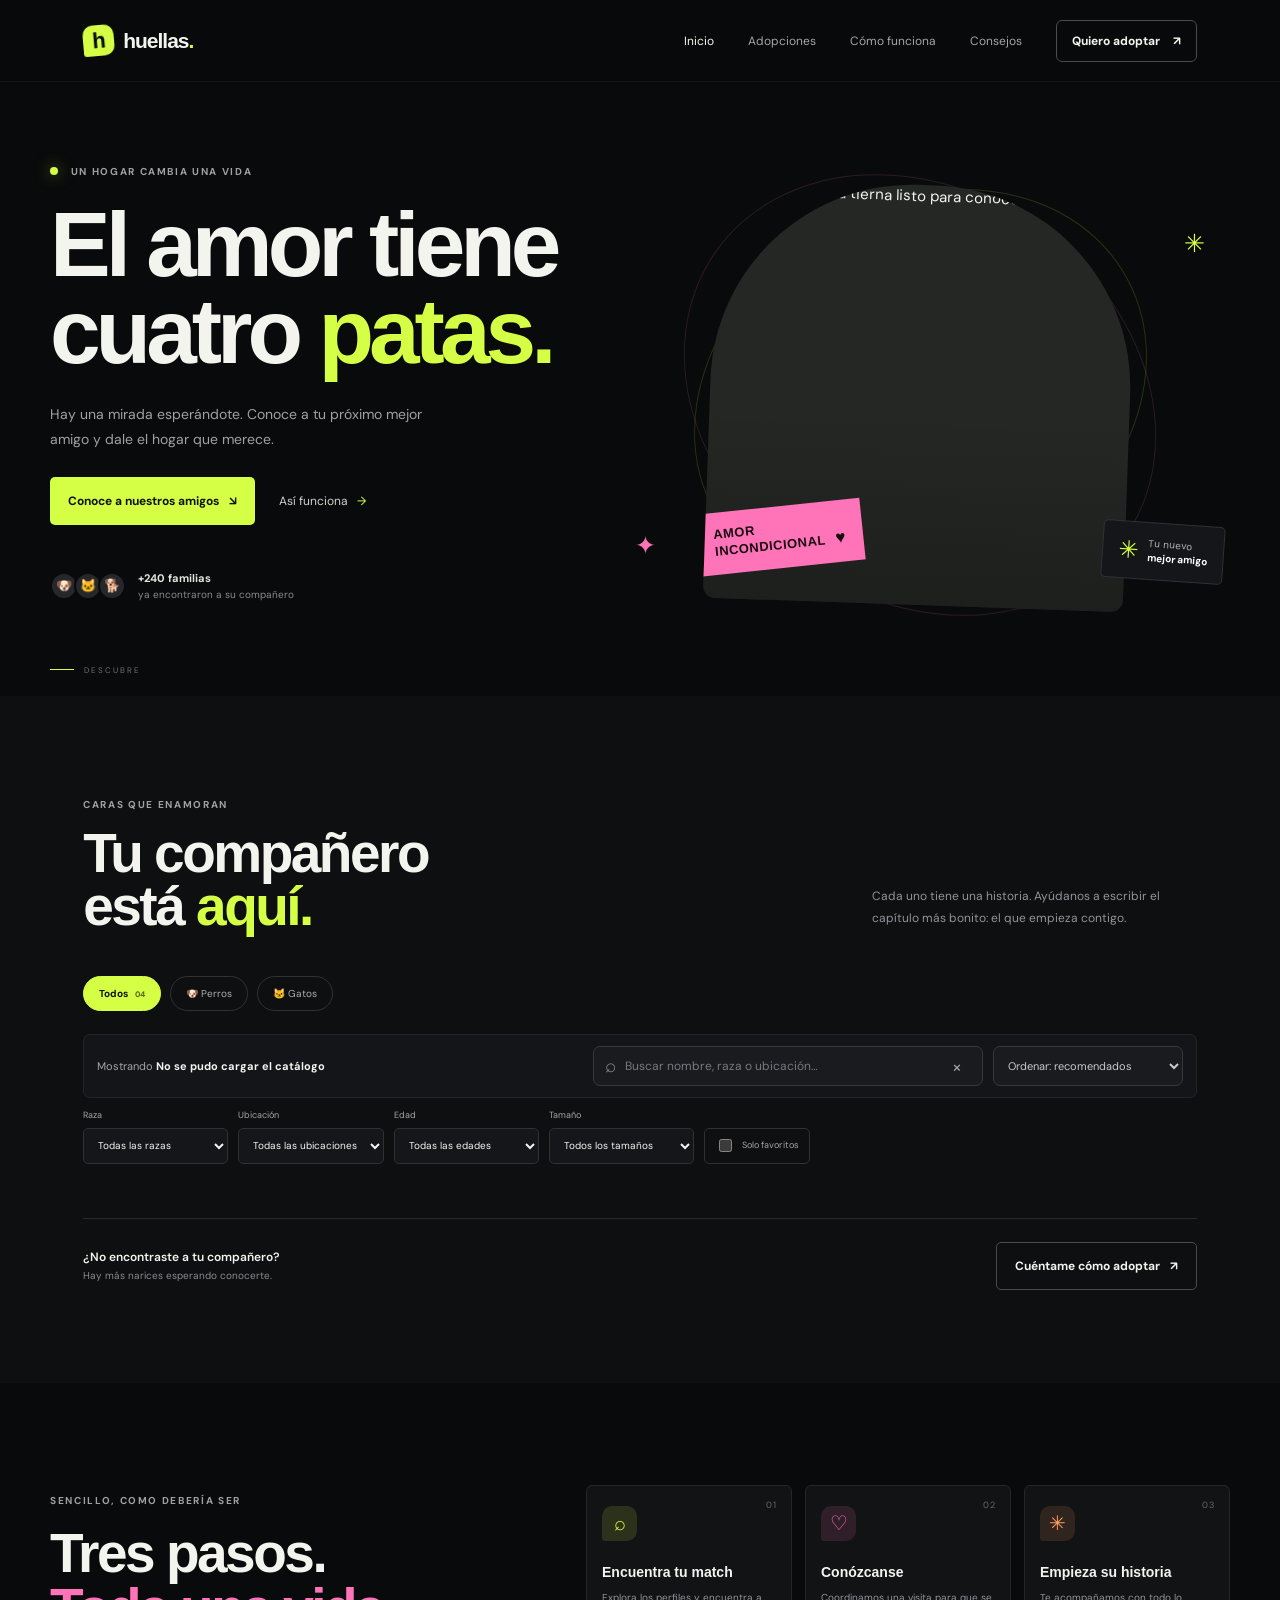
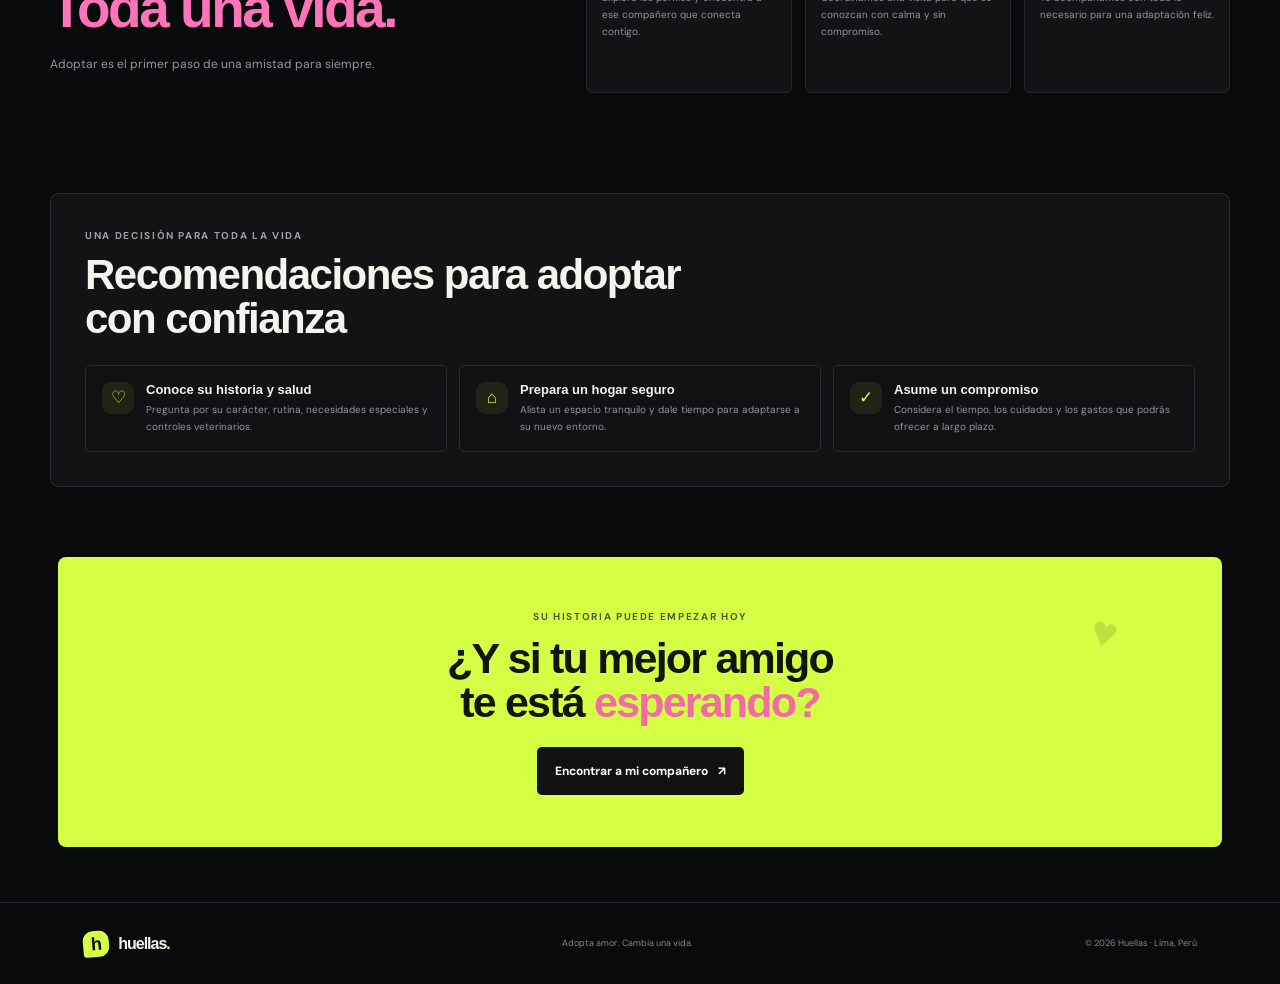
==== commit bc069733: "feat: show Froy catalog search toolbar" ====
--- a/src/main/resources/public/index.html
+++ b/src/main/resources/public/index.html
@@ -55,7 +55,13 @@
         <button class="filter-chip selected" data-filter="all" aria-pressed="true">Todos <span>04</span></button>
         <button class="filter-chip" data-filter="perro" aria-pressed="false">🐶 Perros</button>
         <button class="filter-chip" data-filter="gato" aria-pressed="false">🐱 Gatos</button>
-        <label class="search-box"><span aria-hidden="true">⌕</span><input id="pet-search" type="search" placeholder="Buscar por nombre o raza" aria-label="Buscar por nombre o raza"></label>
+      </div>
+      <div class="catalog-toolbar">
+        <p class="results-label">Mostrando <b id="results-count">0 mascotas</b></p>
+        <div class="toolbar-controls">
+          <label class="search-box"><span aria-hidden="true">⌕</span><input id="pet-search" type="search" placeholder="Buscar nombre, raza o ubicación…" aria-label="Buscar por nombre, raza o ubicación"><button class="search-clear" id="clear-search" type="button" aria-label="Limpiar búsqueda" title="Limpiar búsqueda" hidden>×</button></label>
+          <select class="sort-select" id="pet-sort" aria-label="Ordenar mascotas"><option value="recommended">Ordenar: recomendados</option><option value="name">Nombre: A–Z</option><option value="young">Edad: menor primero</option></select>
+        </div>
       </div>
       <div class="advanced-filters" aria-label="Más filtros">
         <label>Raza<select id="breed-filter"><option value="">Todas las razas</option></select></label>
@@ -64,7 +70,6 @@
         <label>Tamaño<select id="size-filter"><option value="">Todos los tamaños</option></select></label>
         <label class="favorites-toggle"><input id="favorites-only" type="checkbox"> Solo favoritos</label>
       </div>
-      <p class="catalog-status" id="catalog-status" role="status">Cargando mascotas…</p>
       <div class="pet-grid" id="pet-grid" aria-live="polite"></div>
       <p class="no-results" id="no-results" hidden>No encontramos coincidencias. Prueba con otro nombre o filtro.</p>
       <div class="more-row"><p>¿No encontraste a tu compañero?<br><span>Hay más narices esperando conocerte.</span></p><a class="button button-outline" href="#proceso">Cuéntame cómo adoptar <span>↗</span></a></div>
--- a/src/main/resources/public/styles.css
+++ b/src/main/resources/public/styles.css
@@ -4,3 +4,4 @@
 @media(max-width:620px){html{scroll-padding-top:72px}.site-header{height:67px}.brand{font-size:19px}.menu-toggle{width:38px;height:38px;background:none;border:1px solid #36383b;border-radius:5px;display:grid;align-content:center;justify-content:center;gap:5px}.menu-toggle span{width:15px;height:1px;background:#f2f2ee}.main-nav{position:absolute;top:66px;left:0;right:0;padding:0 5%;display:none;align-items:stretch;gap:0;flex-direction:column;background:#101113;border-bottom:1px solid #303135}.main-nav.open{display:flex}.nav-link{padding:15px 0;border-bottom:1px solid #26272b}.nav-cta{align-self:flex-start;margin:14px 0 17px}.hero{display:flex;flex-direction:column;align-items:stretch;margin:0;padding:62px 6% 55px;min-height:0}.hero h1{font-size:65px;letter-spacing:-3.5px}.hero-description{font-size:13px;max-width:340px;margin:19px 0 21px}.hero-actions{gap:15px}.button{font-size:10px;padding:0 13px;min-height:44px}.text-link{font-size:10px}.hero-proof{margin-top:27px}.hero-visual{height:335px;margin-top:18px}.photo-frame{width:73%;height:315px}.photo-sticker{left:2px;bottom:25px;font-size:11px;padding:12px}.hero-note{right:0;bottom:21px}.orbit{width:350px;height:280px}.scroll-cue{display:none}.adopt-section{padding:69px 6%}.section-heading{display:block;margin-bottom:25px}.section-heading h2,.process-title h2{font-size:47px;letter-spacing:-2px}.section-intro{margin-top:16px;font-size:11px}.filters{flex-wrap:wrap;gap:7px}.filter-chip{padding:8px 11px;font-size:9px}.search-box{width:100%;margin:4px 0 0}.search-box input{width:100%}.pet-grid{gap:10px}.pet-photo{height:165px}.pet-info{padding:11px 10px}.pet-title h3{font-size:17px}.pet-age{font-size:8px}.pet-info>p{font-size:8px}.pet-footer{align-items:flex-start;gap:5px;flex-direction:column}.pet-location{font-size:8px}.meet-button{align-self:flex-end}.more-row{align-items:flex-start;gap:13px;flex-direction:column}.process-section{padding:69px 6%;margin:0}.process-title h2{font-size:45px}.steps{grid-template-columns:1fr;gap:9px}.steps article{min-height:0;padding:16px;display:grid;grid-template-columns:43px 1fr;column-gap:10px}.step-number{top:10px}.step-icon{grid-row:span 2;margin:0;width:37px;height:37px}.steps h3{margin:2px 0 3px}.steps p{grid-column:2}.bottom-cta{margin:0 4% 35px;min-height:255px;padding:24px 12px}.bottom-cta h2{font-size:35px}.bottom-cta .eyebrow{font-size:8px}.site-footer{padding:16px 6%;min-height:75px;gap:10px;flex-wrap:wrap}.site-footer p{display:none}.site-footer>span{font-size:8px}.adoption-dialog{padding:28px 22px}}
 @media(prefers-reduced-motion:reduce){*,*::before,*::after{scroll-behavior:auto!important;transition:none!important}}
 .advanced-filters{display:flex;flex-wrap:wrap;gap:10px;align-items:end;margin:-7px 0 22px}.advanced-filters label{display:grid;gap:5px;color:#a4a5aa;font-size:9px}.advanced-filters select{min-width:145px;height:36px;padding:0 10px;border:1px solid #303135;border-radius:5px;background:#151619;color:#f4f4ef;font:10px var(--font)}.advanced-filters .favorites-toggle{display:flex;align-items:center;gap:7px;height:36px;padding:0 10px;border:1px solid #303135;border-radius:5px;cursor:pointer}.favorites-toggle input{accent-color:var(--lime)}.catalog-status{color:#92949a;font-size:10px;margin:0 0 12px}.pet-description{min-height:2.8em;display:-webkit-box;-webkit-line-clamp:2;-webkit-box-orient:vertical;overflow:hidden}.recommendations-section{max-width:1180px;margin:0 auto 70px;padding:34px;border:1px solid #292b2f;border-radius:8px;background:#121315}.recommendations-section>.eyebrow{margin-bottom:10px}.recommendations-section h2{max-width:650px;margin:0 0 24px;font:700 clamp(27px,4vw,42px)/1.05 var(--display);letter-spacing:-1.5px}.recommendation-grid{display:grid;grid-template-columns:repeat(3,minmax(0,1fr));gap:12px}.recommendation-grid article{display:flex;gap:12px;padding:16px;border:1px solid #292b2f;border-radius:6px;background:#101113}.recommendation-grid article>span{flex:0 0 32px;width:32px;height:32px;display:grid;place-items:center;border-radius:9px;background:#d5ff4515;color:var(--lime);font-size:17px}.recommendation-grid h3{margin:0 0 5px;font:600 13px var(--display)}.recommendation-grid p{margin:0;color:#92949a;font-size:10px;line-height:1.65}.adoption-dialog textarea{min-height:75px;resize:vertical;border-radius:5px;border:1px solid #35373a;padding:10px 11px;background:#191a1d;color:white;font:11px var(--font);outline:none}.adoption-dialog textarea:focus{border-color:var(--lime)}.adoption-dialog button:disabled{opacity:.65;cursor:wait}.nav-recommendations{color:#a4a5aa;font-size:12px;transition:color .2s}.nav-recommendations:hover{color:var(--white)}@media(max-width:1240px){.recommendations-section{margin-left:6.5%;margin-right:6.5%}}@media(max-width:760px){.advanced-filters{align-items:stretch}.advanced-filters label{flex:1 1 140px}.advanced-filters select{width:100%}.recommendations-section{margin:0 6% 55px;padding:24px}.recommendation-grid{grid-template-columns:1fr}}@media(max-width:620px){.advanced-filters{gap:7px}.advanced-filters label{flex-basis:calc(50% - 5px)}.advanced-filters .favorites-toggle{flex-basis:100%;justify-content:center}.recommendations-section h2{font-size:31px}}
+.catalog-toolbar{display:flex;align-items:center;justify-content:space-between;gap:14px;margin:2px 0 18px;padding:11px 13px;border:1px solid #242529;border-radius:7px;background:#141518}.results-label{flex:0 0 auto;margin:0;color:#a4a5aa;font-size:11px}.results-label b{color:#f4f4ef}.toolbar-controls{display:flex;align-items:center;justify-content:flex-end;gap:10px;flex:1;min-width:min(100%,340px)}.catalog-toolbar .search-box{height:40px;min-width:170px;max-width:390px;flex:1;padding:0 11px;border-color:#36383d;border-radius:7px;background:#1a1b1e}.catalog-toolbar .search-box input{width:100%;min-width:0;padding:10px 0;font-size:12px}.search-clear{display:grid;place-items:center;width:27px;height:27px;flex:0 0 27px;border:0;border-radius:7px;background:transparent;color:#a5a7ac;font-size:18px;cursor:pointer}.search-clear:hover{background:#ffffff12;color:#fff}.sort-select{height:40px;min-width:190px;padding:0 10px;border:1px solid #36383d;border-radius:7px;background:#1a1b1e;color:#c8c9cc;font:11px var(--font)}@media(max-width:760px){.catalog-toolbar{align-items:stretch;flex-direction:column;gap:8px}.toolbar-controls{min-width:100%;justify-content:stretch}.catalog-toolbar .search-box{max-width:none}.sort-select{min-width:150px}}@media(max-width:460px){.toolbar-controls{flex-wrap:wrap}.catalog-toolbar .search-box{flex-basis:100%;max-width:none}.sort-select{width:100%}}
